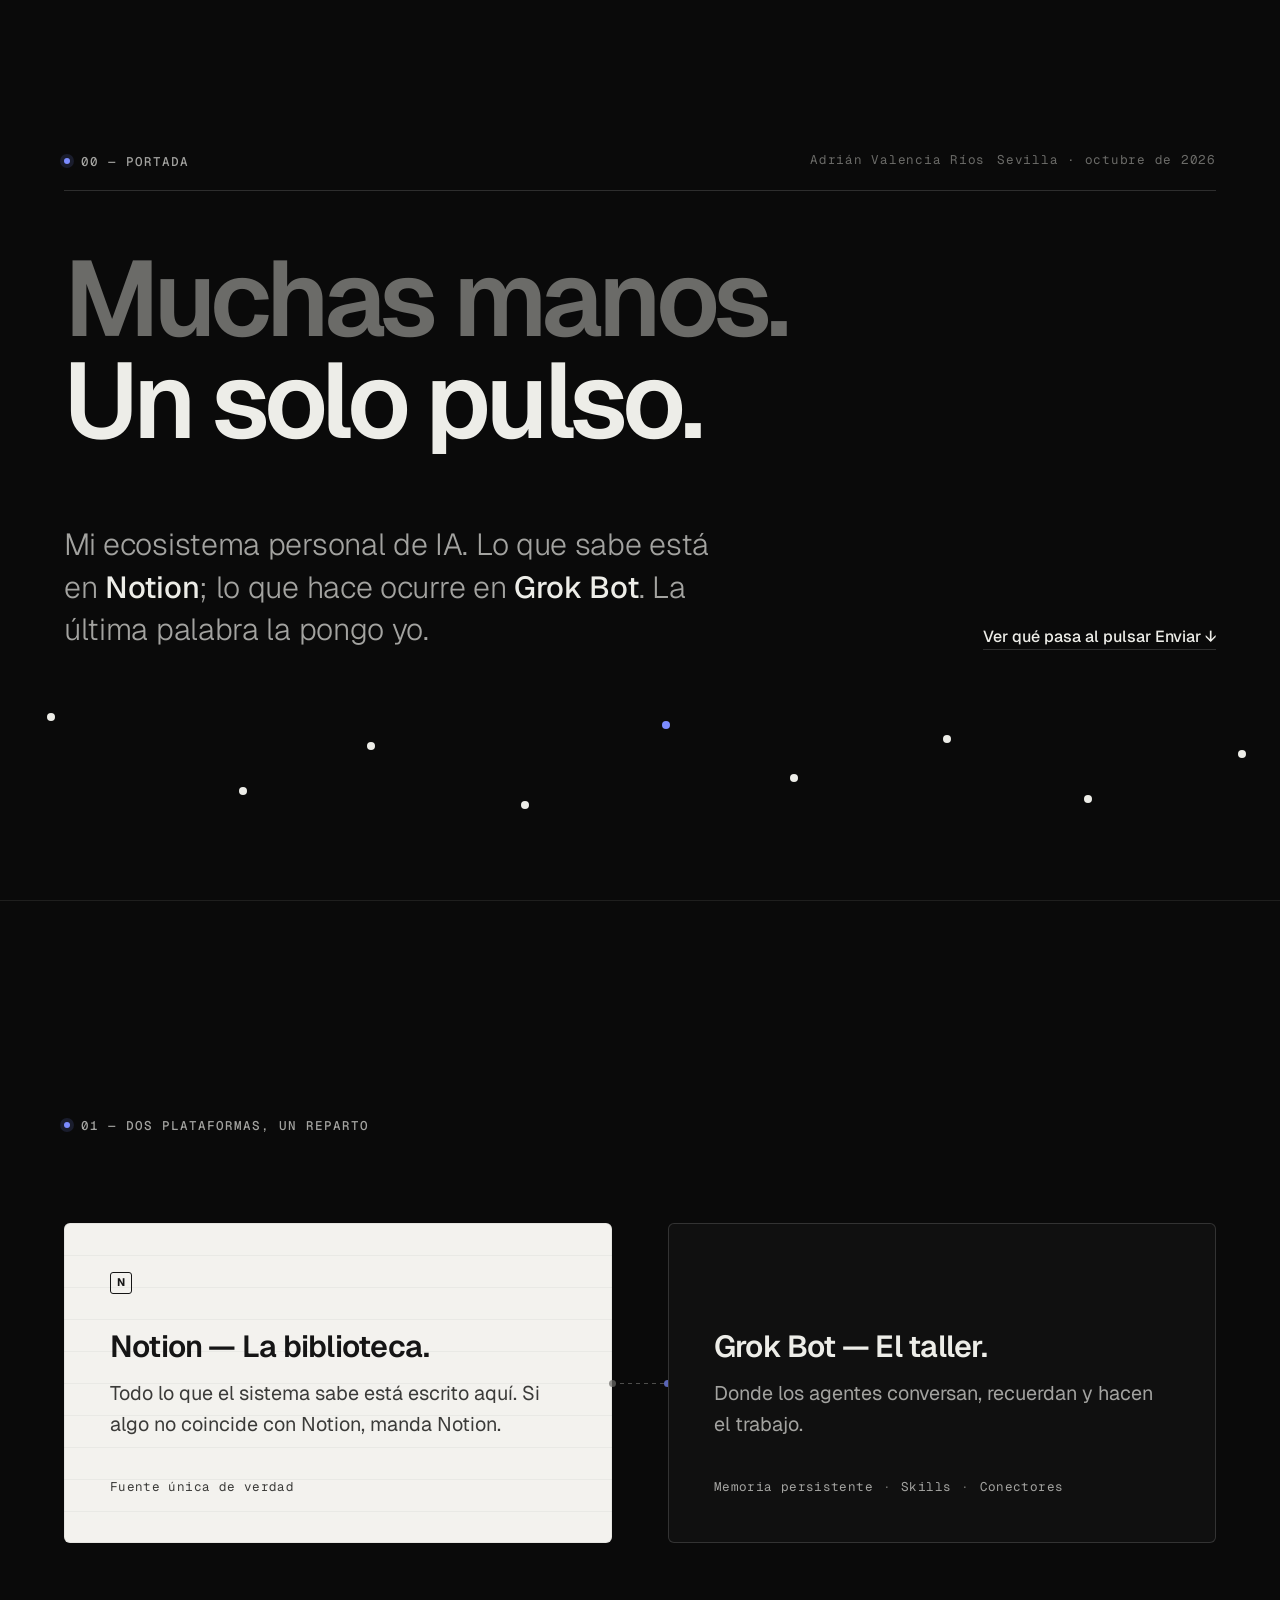
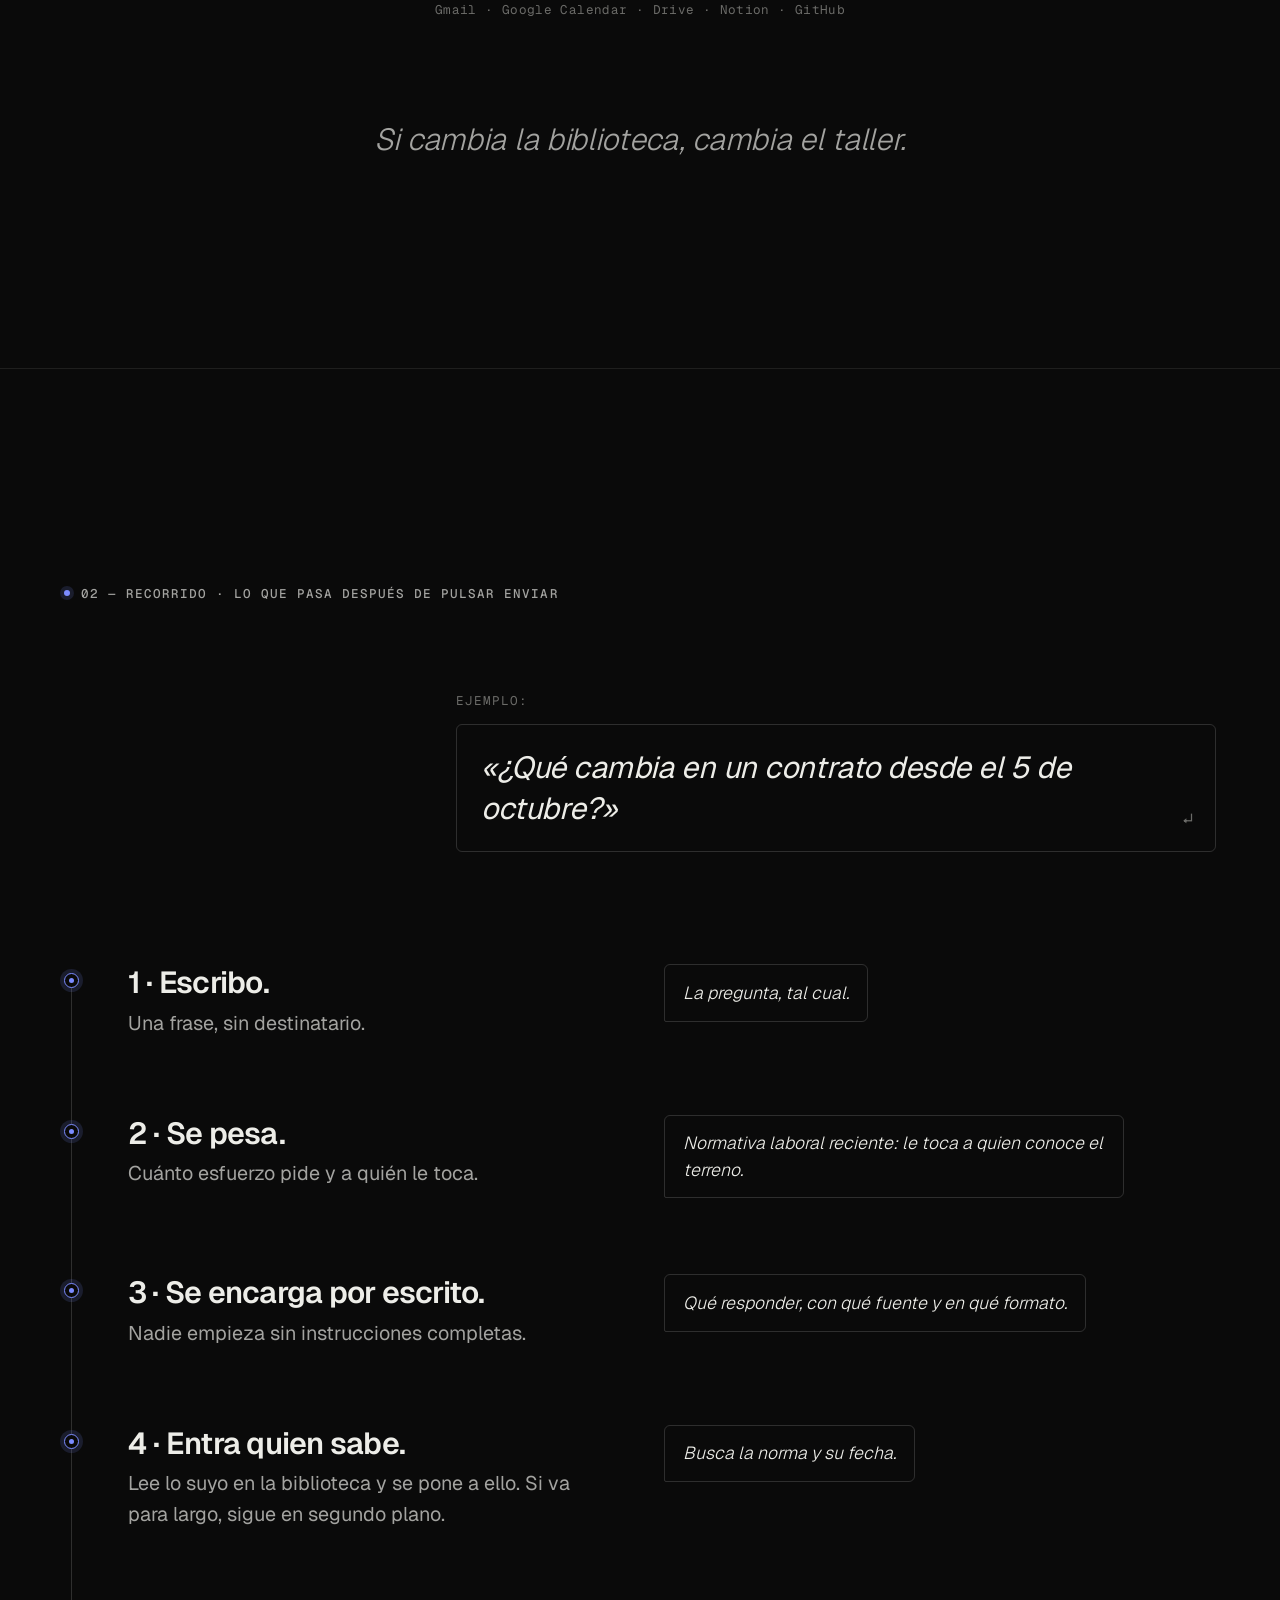
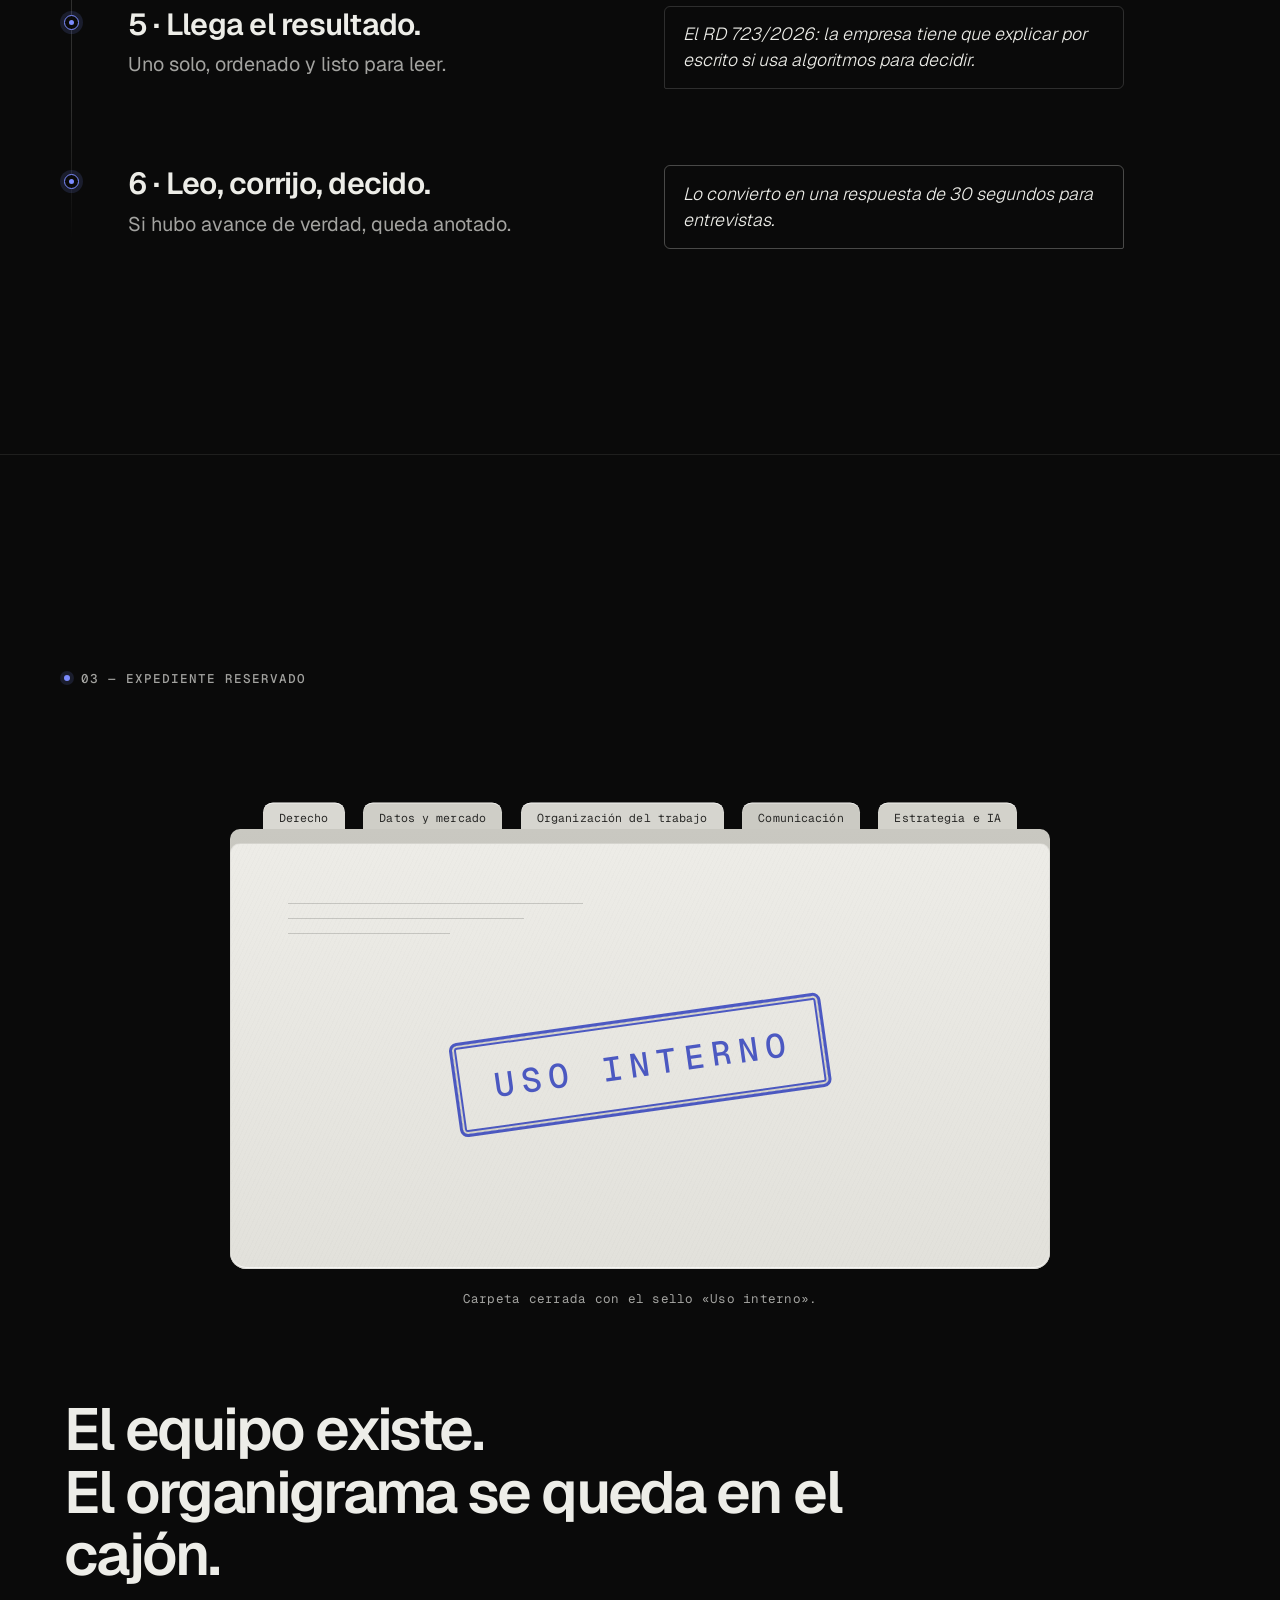
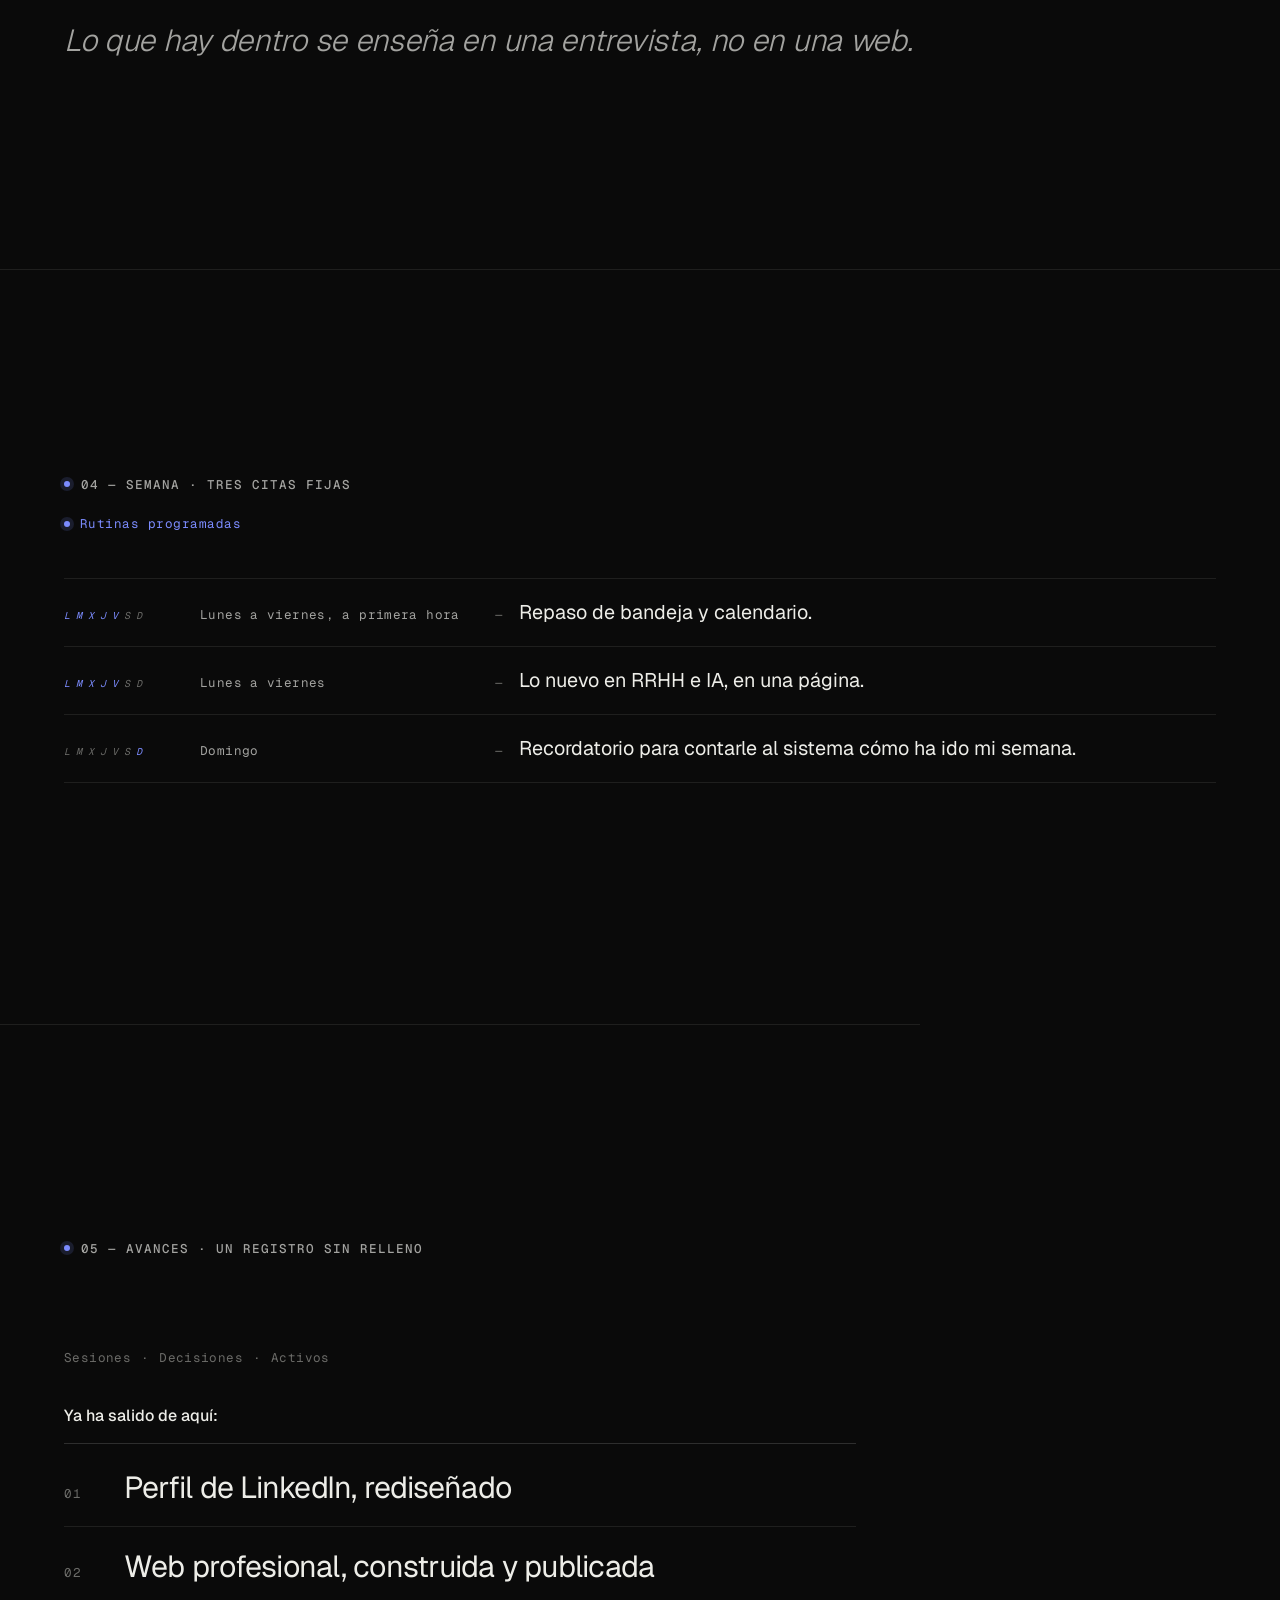
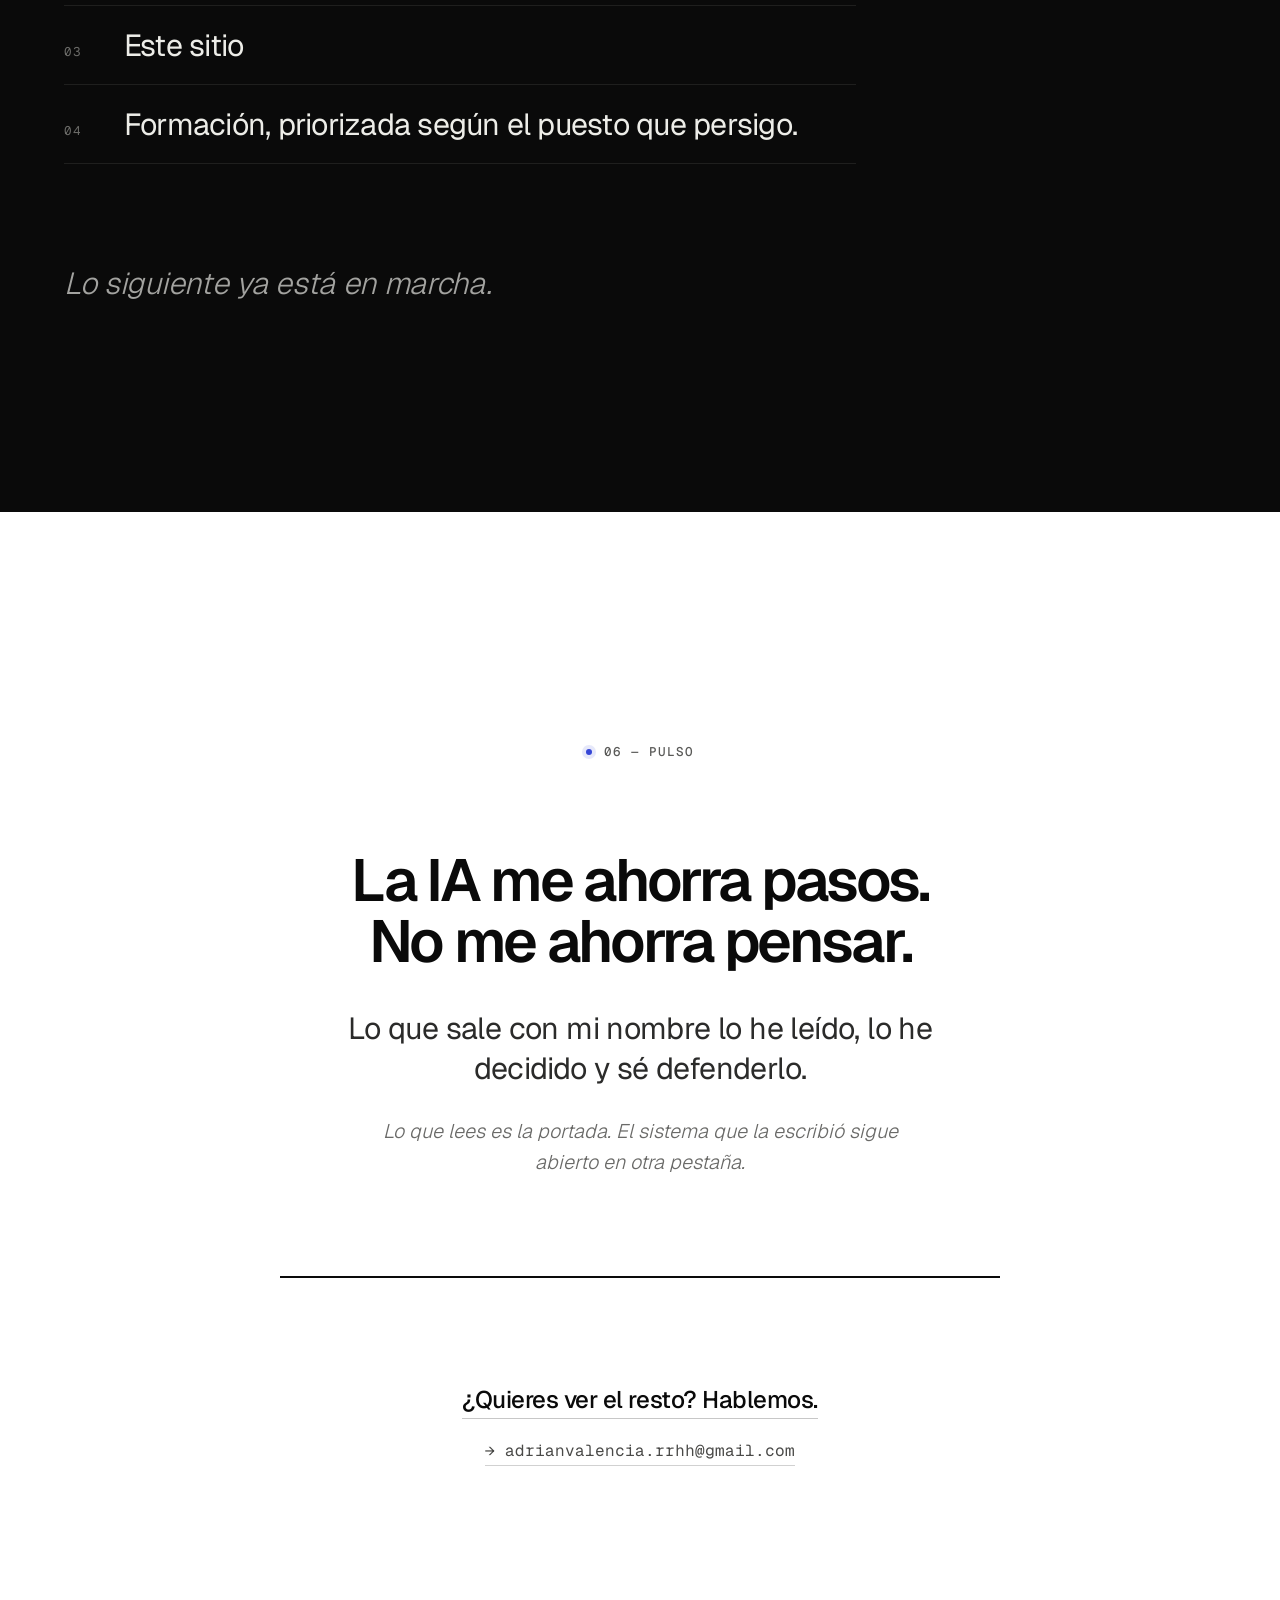
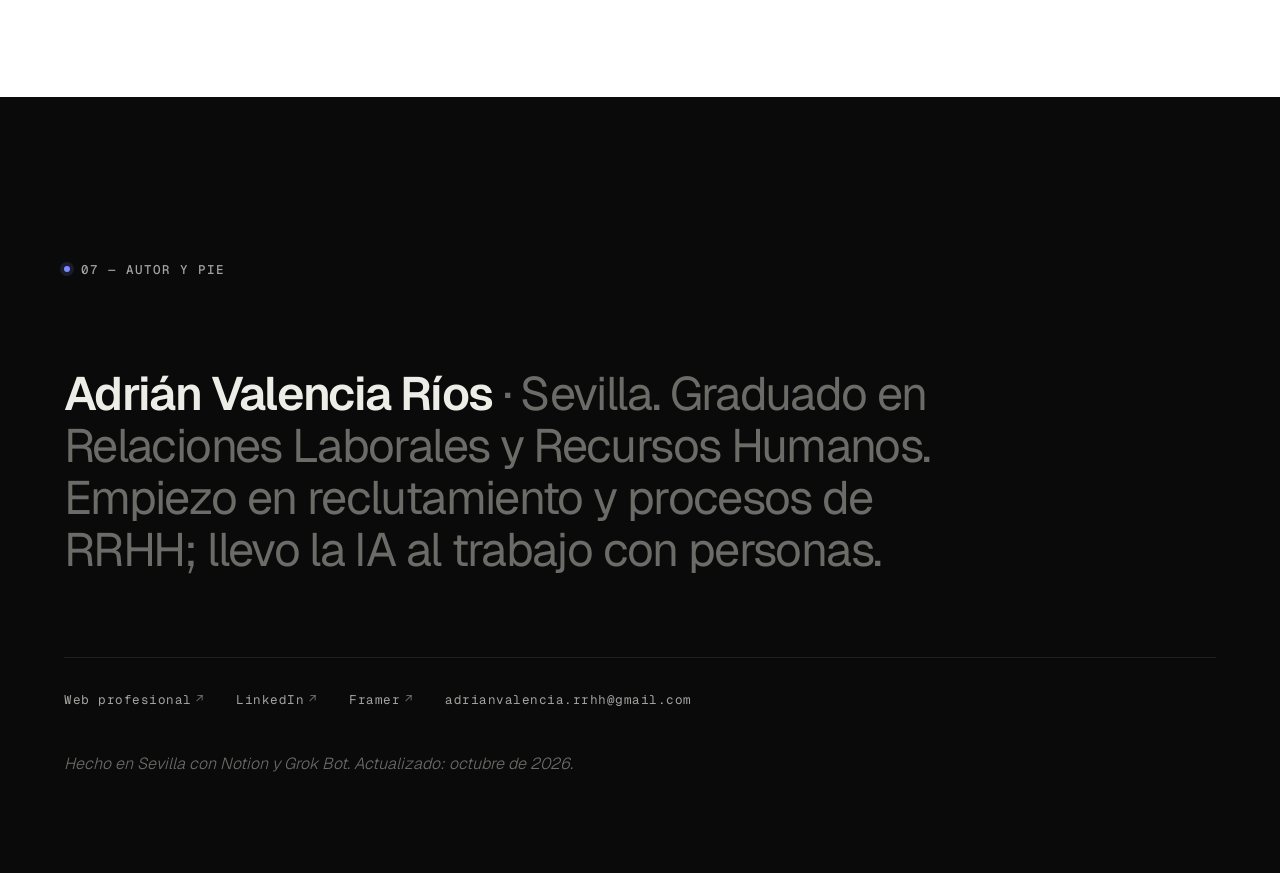
==== v4/index.html @ 2046958a "Add parallel v4 site under /v4/ Co-authored-by: Adrián Valencia Ríos <adrianvalenciarrhh-rgb@users.n" ====
<!doctype html>
<html lang="es">
<head>
  <meta charset="utf-8">
  <meta name="viewport" content="width=device-width, initial-scale=1">
  <title>Gabinete — Adrián Valencia Ríos</title>
  <meta name="description" content="Mi ecosistema personal de IA. Lo que sabe está en Notion; lo que hace ocurre en Grok Bot. La última palabra la pongo yo.">
  <meta name="theme-color" content="#0A0A0A">
  <link rel="icon" href="data:image/svg+xml,%3Csvg xmlns=%27http://www.w3.org/2000/svg%27 viewBox=%270 0 32 32%27%3E%3Crect width=%2732%27 height=%2732%27 rx=%277%27 fill=%27%230A0A0A%27/%3E%3Crect x=%277%27 y=%2715%27 width=%2718%27 height=%272%27 fill=%27%23EDEDE8%27/%3E%3Ccircle cx=%2716%27 cy=%2716%27 r=%272.5%27 fill=%27%237C8CFF%27/%3E%3C/svg%3E">
  <link rel="preconnect" href="https://fonts.googleapis.com">
  <link rel="preconnect" href="https://fonts.gstatic.com" crossorigin>
  <link href="https://fonts.googleapis.com/css2?family=Geist:ital,wght@0,300;0,400;0,500;0,600;0,700;1,300;1,400&family=Geist+Mono:wght@400;500&display=swap" rel="stylesheet">
  <link rel="stylesheet" href="style.css">
  <script>document.documentElement.classList.add('js');</script>
</head>
<body>
  <main>
    <!-- 00 — Portada -->
    <section class="sec hero" id="portada" aria-labelledby="h-portada">
      <div class="wrap hero__inner">
        <header class="doc-head reveal">
          <p class="label"><span class="label__dot" aria-hidden="true"></span><strong>00 — Portada</strong></p>
          <p class="doc-meta"><span class="doc-meta__name">Adrián Valencia Ríos</span><span class="doc-meta__place">Sevilla · octubre de 2026</span></p>
        </header>
        <h1 class="hero__title" id="h-portada">
          <strong><span class="hero__line hero__line--a reveal">Muchas manos.</span> <span class="hero__line hero__line--b reveal" style="--d:120ms">Un solo pulso.</span></strong>
        </h1>
        <div class="hero__foot">
          <p class="hero__lede reveal" style="--d:240ms">Mi ecosistema personal de IA. Lo que sabe está en <strong>Notion</strong>; lo que hace ocurre en <strong>Grok Bot</strong>. La última palabra la pongo yo.</p>
          <p class="hero__cta reveal" style="--d:360ms"><a class="text-link" href="#recorrido">Ver qué pasa al pulsar Enviar ↓</a></p>
        </div>
      </div>
      <div class="motif motif--hero" aria-hidden="true">
        <div class="motif__stage">
          <span class="motif__line"></span>
          <i style="--x:-46;--y:-58;--tx:-40"></i><i style="--x:-31;--y:34;--tx:-30"></i><i style="--x:-21;--y:-22;--tx:-20"></i><i style="--x:-9;--y:52;--tx:-10"></i><i style="--x:2;--y:-48;--tx:0"></i><i style="--x:12;--y:18;--tx:10"></i><i style="--x:24;--y:-30;--tx:20"></i><i style="--x:35;--y:44;--tx:30"></i><i style="--x:47;--y:-12;--tx:40"></i>
        </div>
      </div>
    </section>

    <!-- 01 — Plataformas -->
    <section class="sec plat" id="plataformas" aria-labelledby="h-plat">
      <div class="wrap">
        <h2 class="label reveal" id="h-plat"><span class="label__dot" aria-hidden="true"></span><strong>01 — Dos plataformas, un reparto</strong></h2>

        <div class="plat__grid">
          <article class="panel panel--paper reveal">
            <div class="panel__top" aria-hidden="true"><span class="panel__glyph">N</span></div>
            <p class="panel__text"><strong class="panel__name">Notion — La biblioteca.</strong> Todo lo que el sistema sabe está escrito aquí. Si algo no coincide con Notion, manda Notion.</p>
            <p class="meta-line meta-line--paper"><code>Fuente única de verdad</code></p>
          </article>

          <div class="plat__bridge" aria-hidden="true"><span></span></div>

          <article class="panel panel--screen reveal" style="--d:120ms">
            <div class="panel__top" aria-hidden="true"></div>
            <p class="panel__text"><strong class="panel__name">Grok Bot — El taller.</strong> Donde los agentes conversan, recuerdan y hacen el trabajo.</p>
            <p class="meta-line"><code>Memoria persistente</code><span class="meta-sep" aria-hidden="true"> · </span><code>Skills</code><span class="meta-sep" aria-hidden="true"> · </span><code>Conectores</code></p>
          </article>
        </div>

        <p class="meta-line meta-line--center connectors reveal" aria-label="Conectores">Gmail · Google Calendar · Drive · Notion · GitHub</p>

        <p class="coda reveal"><em>Si cambia la biblioteca, cambia el taller.</em></p>
      </div>
    </section>

    <!-- 02 — Recorrido -->
    <section class="sec route" id="recorrido" aria-labelledby="h-route">
      <div class="wrap">
        <h2 class="label reveal" id="h-route"><span class="label__dot" aria-hidden="true"></span><strong>02 — Recorrido · Lo que pasa después de pulsar Enviar</strong></h2>

        <figure class="composer reveal" aria-label="Ejemplo">
          <figcaption class="composer__label">Ejemplo:</figcaption>
          <div class="composer__box">
            <p class="composer__msg"><em>«¿Qué cambia en un contrato desde el 5 de octubre?»</em></p>
            <span class="composer__enter" aria-hidden="true">↵</span>
          </div>
        </figure>

        <ol class="timeline">
          <li class="stop reveal">
            <div class="stop__node" aria-hidden="true"></div>
            <p class="stop__text"><strong>1 · Escribo.</strong> Una frase, sin destinatario.</p>
            <p class="bubble"><em>La pregunta, tal cual.</em></p>
          </li>
          <li class="stop reveal">
            <div class="stop__node" aria-hidden="true"></div>
            <p class="stop__text"><strong>2 · Se pesa.</strong> Cuánto esfuerzo pide y a quién le toca.</p>
            <p class="bubble"><em>Normativa laboral reciente: le toca a quien conoce el terreno.</em></p>
          </li>
          <li class="stop reveal">
            <div class="stop__node" aria-hidden="true"></div>
            <p class="stop__text"><strong>3 · Se encarga por escrito.</strong> Nadie empieza sin instrucciones completas.</p>
            <p class="bubble"><em>Qué responder, con qué fuente y en qué formato.</em></p>
          </li>
          <li class="stop reveal">
            <div class="stop__node" aria-hidden="true"></div>
            <p class="stop__text"><strong>4 · Entra quien sabe.</strong> Lee lo suyo en la biblioteca y se pone a ello. Si va para largo, sigue en segundo plano.</p>
            <p class="bubble"><em>Busca la norma y su fecha.</em></p>
          </li>
          <li class="stop reveal">
            <div class="stop__node" aria-hidden="true"></div>
            <p class="stop__text"><strong>5 · Llega el resultado.</strong> Uno solo, ordenado y listo para leer.</p>
            <p class="bubble"><em>El RD 723/2026: la empresa tiene que explicar por escrito si usa algoritmos para decidir.</em></p>
          </li>
          <li class="stop stop--last reveal">
            <div class="stop__node" aria-hidden="true"></div>
            <p class="stop__text"><strong>6 · Leo, corrijo, decido.</strong> Si hubo avance de verdad, queda anotado.</p>
            <p class="bubble bubble--mine"><em>Lo convierto en una respuesta de 30 segundos para entrevistas.</em></p>
          </li>
        </ol>
      </div>
    </section>

    <!-- 03 — Expediente -->
    <section class="sec file" id="expediente" aria-labelledby="h-file">
      <div class="wrap">
        <h2 class="label reveal" id="h-file"><span class="label__dot" aria-hidden="true"></span><strong>03 — Expediente reservado</strong></h2>

        <figure class="folder reveal">
          <ul class="folder__tabs" aria-label="Pestañas">
            <li tabindex="0">Derecho</li>
            <li tabindex="0">Datos y mercado</li>
            <li tabindex="0">Organización del trabajo</li>
            <li tabindex="0">Comunicación</li>
            <li tabindex="0">Estrategia e IA</li>
          </ul>
          <div class="folder__body">
            <div class="folder__back" aria-hidden="true"></div>
            <div class="folder__front">
              <div class="folder__rule" aria-hidden="true"><i></i><i></i><i></i></div>
              <span class="stamp" aria-hidden="true">Uso interno</span>
            </div>
          </div>
          <figcaption class="folder__cap">Carpeta cerrada con el sello «Uso interno».</figcaption>
        </figure>

        <p class="statement reveal"><strong><span>El equipo existe.</span> <span>El organigrama se queda en el cajón.</span></strong></p>
        <p class="coda coda--left reveal"><em>Lo que hay dentro se enseña en una entrevista, no en una web.</em></p>
      </div>
    </section>

    <!-- 04 — Semana -->
    <section class="sec week" id="semana" aria-labelledby="h-week">
      <div class="wrap">
        <h2 class="label reveal" id="h-week"><span class="label__dot" aria-hidden="true"></span><strong>04 — Semana · Tres citas fijas</strong></h2>
        <p class="routine-label reveal"><span class="label__dot" aria-hidden="true"></span><code>Rutinas programadas</code></p>

        <ul class="routines reveal">
          <li>
            <span class="routines__days" aria-hidden="true"><i class="on">L</i><i class="on">M</i><i class="on">X</i><i class="on">J</i><i class="on">V</i><i>S</i><i>D</i></span>
            <span class="routines__when">Lunes a viernes, a primera hora</span>
            <span class="routines__dash" aria-hidden="true"> — </span>
            <span class="routines__what">Repaso de bandeja y calendario.</span>
          </li>
          <li>
            <span class="routines__days" aria-hidden="true"><i class="on">L</i><i class="on">M</i><i class="on">X</i><i class="on">J</i><i class="on">V</i><i>S</i><i>D</i></span>
            <span class="routines__when">Lunes a viernes</span>
            <span class="routines__dash" aria-hidden="true"> — </span>
            <span class="routines__what">Lo nuevo en RRHH e IA, en una página.</span>
          </li>
          <li>
            <span class="routines__days" aria-hidden="true"><i>L</i><i>M</i><i>X</i><i>J</i><i>V</i><i>S</i><i class="on">D</i></span>
            <span class="routines__when">Domingo</span>
            <span class="routines__dash" aria-hidden="true"> — </span>
            <span class="routines__what">Recordatorio para contarle al sistema cómo ha ido mi semana.</span>
          </li>
        </ul>
      </div>
    </section>

    <!-- 05 — Avances -->
    <section class="sec ledger" id="avances" aria-labelledby="h-ledger">
      <div class="wrap">
        <h2 class="label reveal" id="h-ledger"><span class="label__dot" aria-hidden="true"></span><strong>05 — Avances · Un registro sin relleno</strong></h2>

        <p class="meta-line reveal" aria-label="Registro">Sesiones<span class="meta-sep" aria-hidden="true"> · </span>Decisiones<span class="meta-sep" aria-hidden="true"> · </span>Activos</p>

        <div class="ledger reveal">
          <p class="ledger__head"><strong>Ya ha salido de aquí:</strong></p>
          <ol class="ledger__rows">
            <li><span class="ledger__n" aria-hidden="true">01</span><span class="ledger__name">Perfil de LinkedIn, rediseñado</span></li>
            <li><span class="ledger__n" aria-hidden="true">02</span><span class="ledger__name">Web profesional, construida y publicada</span></li>
            <li><span class="ledger__n" aria-hidden="true">03</span><span class="ledger__name">Este sitio</span></li>
            <li><span class="ledger__n" aria-hidden="true">04</span><span class="ledger__name">Formación, priorizada según el puesto que persigo.</span></li>
          </ol>
        </div>
        <p class="coda coda--left reveal"><em>Lo siguiente ya está en marcha.</em></p>
      </div>
    </section>

    <!-- 06 — Pulso -->
    <section class="sec pulse" id="pulso" aria-labelledby="h-pulse">
      <div class="wrap pulse__inner">
        <h2 class="label label--center reveal" id="h-pulse"><span class="label__dot" aria-hidden="true"></span><strong>06 — Pulso</strong></h2>
        <p class="pulse__big reveal">La IA me ahorra pasos. No me ahorra pensar.</p>
        <p class="pulse__mid reveal">Lo que sale con mi nombre lo he leído, lo he decidido y sé defenderlo.</p>
        <p class="pulse__small reveal"><em>Lo que lees es la portada. El sistema que la escribió sigue abierto en otra pestaña.</em></p>
        <div class="motif motif--full reveal" aria-hidden="true"><span class="motif__line"></span></div>
        <p class="pulse__cta reveal">
          <a class="text-link text-link--lg" href="mailto:adrianvalencia.rrhh@gmail.com"><strong>¿Quieres ver el resto? Hablemos.</strong></a>
        </p>
        <a class="pulse__mail reveal" href="mailto:adrianvalencia.rrhh@gmail.com">→ adrianvalencia.rrhh@gmail.com</a>
      </div>
    </section>
  </main>

  <!-- 07 — Autor y pie -->
  <footer class="sec foot" id="pie" aria-labelledby="h-foot">
    <div class="wrap">
      <h2 class="label reveal" id="h-foot"><span class="label__dot" aria-hidden="true"></span><strong>07 — Autor y pie</strong></h2>
      <p class="foot__id reveal"><strong>Adrián Valencia Ríos</strong> · Sevilla. Graduado en Relaciones Laborales y Recursos Humanos. Empiezo en reclutamiento y procesos de RRHH; llevo la IA al trabajo con personas.</p>
      <ul class="foot__links reveal">
        <li><a href="https://adrianvalenciarrhh-rgb.github.io/adrianvalencia/" target="_blank" rel="noopener noreferrer">Web profesional</a></li>
        <li><a href="https://www.linkedin.com/in/adrianvalenciarios" target="_blank" rel="noopener noreferrer">LinkedIn</a></li>
        <li><a href="https://adrianvalencia.framer.website/" target="_blank" rel="noopener noreferrer">Framer</a></li>
        <li><a href="mailto:adrianvalencia.rrhh@gmail.com">adrianvalencia.rrhh@gmail.com</a></li>
      </ul>
      <p class="foot__credit reveal"><em>Hecho en Sevilla con Notion y Grok Bot. Actualizado: octubre de 2026.</em></p>
    </div>
  </footer>

  <script src="script.js" defer></script>
</body>
</html>
---- v4/style.css ----
/* Gabinete v3c — v3 identity with light polish (less product-landing) */

:root {
  --bg: #0A0A0A;
  --bg-2: #101010;
  --bg-3: #161616;
  --ink: #EDEDE8;
  --ink-2: #A3A3A0;
  --ink-3: #6B6B68;
  --hair: rgba(237, 237, 232, 0.09);
  --hair-2: rgba(237, 237, 232, 0.16);
  --accent: #7C8CFF;
  --accent-ink: #3546D6;
  --accent-soft: rgba(124, 140, 255, 0.14);
  --paper: #F3F2EE;
  --paper-ink: #151515;
  --wrap: 1180px;
  --pad: clamp(1.25rem, 5vw, 4rem);
  --sec: clamp(7rem, 16vw, 13rem);
  --ease: cubic-bezier(0.16, 1, 0.3, 1);
  --mono: 'Geist Mono', ui-monospace, SFMono-Regular, Menlo, monospace;
  --sans: 'Geist', ui-sans-serif, system-ui, -apple-system, 'Segoe UI', sans-serif;

  --fs-xs: clamp(0.72rem, 0.69rem + 0.12vw, 0.8rem);
  --fs-s: clamp(0.9rem, 0.86rem + 0.18vw, 1rem);
  --fs-m: clamp(1.05rem, 0.98rem + 0.32vw, 1.25rem);
  --fs-l: clamp(1.35rem, 1.1rem + 1vw, 2rem);
  --fs-xl: clamp(2rem, 1.3rem + 3vw, 4rem);
  /* ~22% smaller than v3's 10.5rem max */
  --fs-xxl: clamp(2.6rem, 0.9rem + 7.2vw, 8.1rem);
}

*, *::before, *::after { box-sizing: border-box; }
html { -webkit-text-size-adjust: 100%; }
html, body { margin: 0; background: var(--bg); color: var(--ink); }
body {
  font-family: var(--sans);
  font-size: var(--fs-m);
  font-weight: 400;
  line-height: 1.55;
  -webkit-font-smoothing: antialiased;
  -moz-osx-font-smoothing: grayscale;
  text-rendering: optimizeLegibility;
  overflow-x: clip;
}
h1, h2, h3, p, ul, ol, figure { margin: 0; padding: 0; }
ul, ol { list-style: none; }
a { color: inherit; text-decoration: none; }
strong { font-weight: 600; }
em { font-style: italic; }
code { font-family: var(--mono); }
::selection { background: var(--accent); color: #0A0A0A; }

:focus { outline: none; }
:focus-visible {
  outline: 2px solid var(--accent);
  outline-offset: 4px;
  border-radius: 4px;
}

.wrap { width: 100%; max-width: calc(var(--wrap) + var(--pad) * 2); margin: 0 auto; padding: 0 var(--pad); }
.sec { position: relative; padding: var(--sec) 0; }
.sec + .sec { border-top: 1px solid var(--hair); }

/* labels */
.label {
  display: inline-flex; align-items: flex-start; gap: 0.7rem;
  font-family: var(--mono); font-size: var(--fs-xs); font-weight: 400;
  letter-spacing: 0.08em; text-transform: uppercase; color: var(--ink-2);
  margin-bottom: clamp(3rem, 7vw, 5.5rem);
}
.label strong { font-weight: 500; }
.label__dot {
  margin-top: 0.5em; width: 6px; height: 6px; border-radius: 50%;
  background: var(--accent); box-shadow: 0 0 0 4px var(--accent-soft); flex: none;
}
.label--center { justify-content: center; }

/* quiet mono metadata (replaces chips) */
.meta-line {
  font-family: var(--mono);
  font-size: var(--fs-xs);
  letter-spacing: 0.03em;
  color: var(--ink-3);
  line-height: 1.7;
}
.meta-line code { color: var(--ink-2); }
.meta-line--paper code { color: #3a3a38; }
.meta-sep { color: var(--ink-3); padding: 0 0.12em; white-space: pre; }
.meta-line--center {
  margin-top: clamp(2.5rem, 5vw, 3.5rem);
  text-align: center;
}

.coda {
  margin-top: clamp(3.5rem, 8vw, 6rem); text-align: center;
  color: var(--ink-2); font-size: var(--fs-l); font-weight: 300; letter-spacing: -0.01em;
}
.coda--left { text-align: left; }

/* text links */
.text-link {
  display: inline;
  font-family: var(--sans); font-size: var(--fs-s); font-weight: 500;
  color: var(--ink);
  border-bottom: 1px solid var(--hair-2);
  padding-bottom: 0.12em;
  transition: border-color .3s var(--ease), color .3s var(--ease);
}
.text-link:hover { border-bottom-color: var(--accent); color: var(--ink); }
.text-link--lg {
  font-size: clamp(1.25rem, 1.1rem + 0.6vw, 1.5rem); /* ~20–24px */
  letter-spacing: -0.02em;
  border-bottom-color: rgba(0,0,0,0.22);
  color: #0A0A0A;
}
.text-link--lg strong { font-weight: 500; }
.text-link--lg:hover { border-bottom-color: var(--accent-ink); color: var(--accent-ink); }

/* reveal */
.js .reveal {
  opacity: 0; transform: translateY(14px);
  transition: opacity 0.9s var(--ease), transform 0.9s var(--ease);
  transition-delay: var(--d, 0ms);
}
.js .reveal.is-in { opacity: 1; transform: none; }

/* ---------- 00 hero ---------- */
.hero {
  min-height: 100vh; min-height: 100svh;
  display: flex; flex-direction: column; justify-content: center;
  padding: clamp(5rem, 10vh, 8rem) 0 0; overflow: hidden;
}
/* no radial glow */
.doc-head {
  display: flex; flex-wrap: wrap; align-items: baseline;
  justify-content: space-between; gap: 0.75rem 2rem;
  padding-bottom: 1.15rem; margin-bottom: clamp(2rem, 5vw, 3.5rem);
  border-bottom: 1px solid var(--hair-2);
}
.hero .label { margin-bottom: 0; }
.doc-meta {
  font-family: var(--mono); font-size: var(--fs-xs);
  letter-spacing: 0.06em; color: var(--ink-3);
  display: flex; flex-wrap: wrap; gap: 0.25rem 0.75rem;
  justify-content: flex-end;
}
.doc-meta__name,
.doc-meta__place { white-space: nowrap; }

.hero__title {
  font-size: var(--fs-xxl); line-height: 0.96; letter-spacing: -0.05em;
  font-weight: 600; margin-bottom: clamp(2.5rem, 6vw, 4.5rem);
}
.hero__title strong { font-weight: 600; }
.hero__line { display: block; }
.hero__line--a { color: var(--ink-3); }
.hero__line--b { color: var(--ink); }
.hero__foot {
  display: flex; align-items: flex-end; justify-content: space-between;
  gap: 2rem 4rem; flex-wrap: wrap;
}
.hero__lede {
  max-width: 34ch; font-size: var(--fs-l); line-height: 1.4;
  color: var(--ink-2); font-weight: 300; letter-spacing: -0.01em;
}
.hero__lede strong { color: var(--ink); font-weight: 500; }
.hero__cta { flex: none; }

/* motif — as in v3 */
.motif { position: relative; width: 100%; }
.motif--hero { height: clamp(110px, 17vh, 170px); margin-top: clamp(1.5rem, 4vh, 3rem); }
.motif__stage {
  position: absolute; inset: 0;
  max-width: calc(var(--wrap) + var(--pad) * 2); margin: 0 auto; padding: 0 var(--pad);
}
.motif--hero .motif__line {
  position: absolute; left: var(--pad); right: var(--pad); top: 50%;
  height: 2px; margin-top: -1px; background: var(--ink);
  transform-origin: 50% 50%;
  transform: scaleX(calc(var(--p, 0) * var(--p, 0)));
  opacity: calc(var(--p, 0) * 1.4);
}
.motif--hero i {
  --q: calc(1 - var(--p, 0));
  position: absolute; width: 8px; height: 8px; margin: -4px 0 0 -4px; border-radius: 50%;
  background: var(--ink);
  left: calc(50% + (var(--x) * var(--q) + var(--tx) * var(--p, 0)) * 1%);
  top: calc(50% + var(--y) * var(--q) * 0.8px);
  transform: scale(calc(1 - var(--p, 0) * 0.6));
  opacity: calc(1 - var(--p, 0) * var(--p, 0) * 0.85);
}
.motif--hero i:nth-of-type(5) { background: var(--accent); }

.motif--full {
  height: 40px; display: flex; align-items: center;
  margin: clamp(3rem, 7vw, 5rem) auto; max-width: 720px;
}
.motif--full .motif__line {
  display: block; width: 100%; height: 2px; background: #0A0A0A;
  transform-origin: 50% 50%; transform: scaleX(0);
  transition: transform 1.6s var(--ease) .2s;
}
.motif--full.is-in .motif__line,
html:not(.js) .motif--full .motif__line { transform: scaleX(1); }

/* ---------- 01 plataformas — flattened panels ---------- */
.plat__grid { display: grid; grid-template-columns: 1fr 56px 1fr; align-items: stretch; }
.panel {
  position: relative; border-radius: 6px;
  padding: clamp(1.75rem, 3.5vw, 3rem);
  display: flex; flex-direction: column; gap: 2rem; min-height: 320px;
}
.panel__top { display: flex; align-items: center; height: 28px; }
.panel__text { font-size: var(--fs-m); line-height: 1.55; flex: 1; max-width: 36ch; }
.panel__name {
  display: block; font-size: var(--fs-l); line-height: 1.15;
  letter-spacing: -0.025em; font-weight: 600; margin-bottom: 0.9rem;
}
.panel--paper {
  background:
    repeating-linear-gradient(to bottom, transparent 0 31px, rgba(0,0,0,0.04) 31px 32px),
    var(--paper);
  color: #3b3b39;
  border: 1px solid rgba(0,0,0,0.06);
}
.panel--paper .panel__name { color: var(--paper-ink); }
.panel__glyph {
  display: inline-grid; place-items: center;
  width: 22px; height: 22px;
  border: 1px solid #151515; border-radius: 3px;
  font-weight: 700; font-size: 11px; color: #151515; background: transparent;
}
.panel--screen {
  background: var(--bg-2);
  border: 1px solid var(--hair-2);
  color: var(--ink-2);
}
.panel--screen .panel__name { color: var(--ink); }

.plat__bridge { position: relative; }
.plat__bridge span {
  position: absolute; left: 0; right: 0; top: 50%; height: 1px;
  background: repeating-linear-gradient(90deg, var(--ink-3) 0 4px, transparent 4px 8px);
  opacity: 0.7;
}
.plat__bridge span::before, .plat__bridge span::after {
  content: ""; position: absolute; top: -3px; width: 7px; height: 7px;
  border-radius: 50%; background: var(--ink-3);
}
.plat__bridge span::before { left: -3px; }
.plat__bridge span::after { right: -3px; background: var(--accent); }

/* ---------- 02 recorrido ---------- */
.composer { max-width: 760px; margin: 0 0 clamp(4rem, 9vw, 7rem) auto; }
.composer__label {
  font-family: var(--mono); font-size: var(--fs-xs);
  text-transform: uppercase; letter-spacing: 0.08em;
  color: var(--ink-3); margin-bottom: 0.8rem;
}
.composer__box {
  display: flex; align-items: flex-end; gap: 1rem;
  padding: 1.1rem 1.25rem 1.1rem 1.5rem; border-radius: 6px;
  background: transparent; border: 1px solid var(--hair-2);
}
.composer__msg {
  flex: 1; font-size: var(--fs-l); line-height: 1.35;
  letter-spacing: -0.015em; color: var(--ink); padding: 0.3rem 0;
}
.composer__msg em { font-style: italic; font-weight: 400; }
.composer__enter {
  flex: none; font-family: var(--mono); font-size: var(--fs-s);
  color: var(--ink-3); line-height: 1; padding: 0.35rem 0.15rem;
}

.timeline { position: relative; max-width: 1060px; }
.timeline::before {
  content: ""; position: absolute; left: 7px; top: 10px; bottom: 10px; width: 1px;
  background: linear-gradient(to bottom, var(--hair-2), var(--hair-2) 85%, transparent);
}
.stop {
  position: relative;
  display: grid; grid-template-columns: minmax(0, 1fr) minmax(0, 1fr);
  gap: 1.5rem clamp(2rem, 6vw, 6rem); align-items: start;
  padding: 0 0 clamp(3rem, 6vw, 4.75rem) clamp(2.5rem, 5vw, 4rem);
}
.stop--last { padding-bottom: 0; }
.stop__node {
  position: absolute; left: 0; top: 0.45em;
  width: 15px; height: 15px; border-radius: 50%;
  background: var(--bg); border: 1px solid var(--ink-3);
  transition: border-color .6s var(--ease), box-shadow .6s var(--ease);
}
.stop__node::after {
  content: ""; position: absolute; inset: 4px; border-radius: 50%;
  background: var(--ink-3); transition: background .6s var(--ease);
}
.stop.is-in .stop__node {
  border-color: var(--accent);
  box-shadow: 0 0 0 4px var(--accent-soft);
}
.stop.is-in .stop__node::after { background: var(--accent); }
.stop__text { font-size: var(--fs-m); color: var(--ink-2); max-width: 38ch; }
.stop__text strong {
  display: block; color: var(--ink); font-size: var(--fs-l);
  letter-spacing: -0.025em; line-height: 1.2; margin-bottom: 0.45rem;
}

/* flatter bubbles */
.bubble {
  position: relative; justify-self: start; max-width: 40ch;
  padding: 0.9rem 1.1rem; border-radius: 6px 6px 6px 2px;
  background: transparent; border: 1px solid var(--hair-2);
  font-size: clamp(0.98rem, 0.92rem + 0.25vw, 1.1rem);
  line-height: 1.5; color: var(--ink);
}
.bubble em { font-weight: 300; }
.bubble--mine {
  justify-self: end;
  border-radius: 6px 6px 2px 6px;
  border-color: rgba(237, 237, 232, 0.28);
  background: transparent;
}

/* ---------- 03 expediente — keep v3, lighter shadow ---------- */
.folder { position: relative; max-width: 820px; margin: 0 auto; padding-top: 3.25rem; }
.folder__tabs {
  position: absolute; top: 0; left: 4%; right: 4%;
  display: flex; gap: 6px; justify-content: space-between;
  align-items: flex-end; height: 3.6rem; z-index: 1;
}
.folder__tabs li {
  flex: 0 1 auto; min-width: 0; white-space: nowrap;
  font-family: var(--mono); font-size: 0.72rem; line-height: 1.25; letter-spacing: 0.01em;
  color: #2a2a28; text-align: center;
  padding: 0.6rem 1rem 1.4rem; border-radius: 10px 10px 0 0;
  background: #D9D8D2; box-shadow: inset 0 1px 0 rgba(255,255,255,0.6);
  transform: translateY(0.9rem);
  transition: transform .45s var(--ease), background .3s var(--ease);
  cursor: default; outline-offset: 2px;
}
.folder__tabs li:nth-child(2) { background: #CFCEC7; }
.folder__tabs li:nth-child(3) { background: #D6D5CF; }
.folder__tabs li:nth-child(4) { background: #CBCAC3; }
.folder__tabs li:nth-child(5) { background: #D3D2CB; }
.folder__tabs li:hover, .folder__tabs li:focus-visible {
  transform: translateY(0.2rem); background: #E8E7E2;
}
.folder__body { position: relative; aspect-ratio: 16 / 8.6; z-index: 2; }
.folder__back {
  position: absolute; inset: 0; border-radius: 10px 10px 16px 16px;
  background: linear-gradient(180deg, #C9C8C1, #B9B8B1);
}
.folder__front {
  position: absolute; inset: 0.9rem 0 0 0; border-radius: 10px 10px 16px 16px;
  background: linear-gradient(180deg, #EDECE7, #E2E1DB);
  box-shadow: 0 -1px 0 rgba(255,255,255,0.7) inset;
  border: 1px solid rgba(0,0,0,0.06);
  overflow: hidden;
}
.folder__front::before {
  content: ""; position: absolute; inset: 0;
  background: repeating-linear-gradient(115deg, transparent 0 3px, rgba(0,0,0,0.012) 3px 4px);
}
.folder__rule { position: absolute; left: 7%; top: 14%; width: 36%; display: grid; gap: 14px; }
.folder__rule i { height: 1px; background: rgba(0,0,0,0.16); }
.folder__rule i:nth-child(2) { width: 80%; }
.folder__rule i:nth-child(3) { width: 55%; }
.stamp {
  position: absolute; left: 50%; top: 52%;
  transform: translate(-50%, -50%) rotate(-8deg);
  font-family: var(--mono); font-weight: 500; text-transform: uppercase;
  font-size: clamp(1rem, 0.6rem + 2.2vw, 2.1rem); letter-spacing: 0.22em;
  padding: 0.55em 0.9em 0.55em 1.1em;
  color: var(--accent-ink); border: 3px solid currentColor; border-radius: 8px;
  box-shadow: inset 0 0 0 2px #E7E6E0, inset 0 0 0 4px currentColor;
  opacity: 0.85; mix-blend-mode: multiply; white-space: nowrap;
}
.folder__cap {
  margin-top: 1.25rem; text-align: center;
  font-family: var(--mono); font-size: var(--fs-xs);
  color: var(--ink-2); letter-spacing: 0.02em;
}
.statement {
  margin-top: clamp(3.5rem, 7vw, 6rem);
  font-size: var(--fs-xl); line-height: 1.05; letter-spacing: -0.04em; max-width: 24ch;
}
.statement strong { font-weight: 600; }
.statement strong > span { display: block; }
.file .coda { margin-top: 2rem; }

/* ---------- 04 semana — typographic + tiny day markers ---------- */
.routine-label {
  display: flex; align-items: center; gap: 0.6rem;
  font-family: var(--mono); font-size: var(--fs-xs);
  letter-spacing: 0.04em; color: var(--accent);
  margin: 0 0 clamp(2rem, 4vw, 2.75rem);
}
#semana .label { display: flex; margin-bottom: 1.25rem; }
.routine-label .label__dot { margin-top: 0; }
.routine-label code { color: var(--accent); }

.routines { max-width: none; width: 100%; }
.routines li {
  display: grid;
  grid-template-columns: auto minmax(10rem, 0.4fr) auto minmax(0, 1fr);
  gap: 0.5rem 1rem; align-items: baseline;
  padding: 1.2rem 0; border-top: 1px solid var(--hair);
}
.routines li:last-child { border-bottom: 1px solid var(--hair); }
.routines__days {
  display: flex; gap: 0.35rem;
  font-family: var(--mono); font-size: 0.62rem; letter-spacing: 0.04em;
  color: var(--ink-3); min-width: 7.5rem;
}
.routines__days i.on { color: var(--accent); }
.routines__when {
  font-family: var(--mono); font-size: var(--fs-xs);
  letter-spacing: 0.03em; color: var(--ink-2); line-height: 1.45;
}
.routines__dash { font-family: var(--mono); font-size: var(--fs-xs); color: var(--ink-3); }
.routines__what { font-size: var(--fs-m); color: var(--ink); line-height: 1.45; }

/* ---------- 05 avances — ruled list ---------- */
.ledger { margin-top: clamp(1.5rem, 3vw, 2.25rem); max-width: 920px; }
.ledger__head {
  font-size: var(--fs-s); color: var(--ink-2);
  margin-bottom: 0.25rem; padding-bottom: 0.9rem;
  border-bottom: 1px solid var(--hair-2);
}
.ledger__head strong { color: var(--ink); font-weight: 500; }
.ledger__rows li {
  display: grid; grid-template-columns: 2.75rem minmax(0, 1fr);
  gap: 1rem; align-items: baseline;
  padding: 1.25rem 0; border-bottom: 1px solid var(--hair);
}
.ledger__n {
  font-family: var(--mono); font-size: var(--fs-xs);
  letter-spacing: 0.06em; color: var(--ink-3);
}
.ledger__name {
  font-size: var(--fs-l); letter-spacing: -0.025em;
  line-height: 1.25; color: var(--ink);
}

/* ---------- 06 pulso — pure white, centred ---------- */
.pulse {
  background: #FFFFFF; color: #0A0A0A;
  border-top: 0 !important;
  padding: clamp(8rem, 18vw, 15rem) 0;
}
.pulse + .foot { border-top: 0; }
.pulse__inner { display: flex; flex-direction: column; align-items: center; text-align: center; }
.pulse .label { color: #5a5a58; }
.pulse .label__dot { background: var(--accent-ink); box-shadow: 0 0 0 4px rgba(53,70,214,0.12); }
.pulse__big {
  font-size: var(--fs-xl); font-weight: 600;
  letter-spacing: -0.045em; line-height: 1.04; max-width: 16ch;
}
.pulse__mid {
  margin-top: clamp(1.5rem, 3vw, 2.25rem);
  font-size: var(--fs-l); font-weight: 400; letter-spacing: -0.02em;
  line-height: 1.3; max-width: 30ch; color: #2b2b2a;
}
.pulse__small {
  margin-top: clamp(1.25rem, 2.5vw, 1.75rem);
  font-size: var(--fs-m); color: #6a6a68; max-width: 44ch;
}
.pulse__small em { font-weight: 300; }
.pulse__cta { margin-top: 0.25rem; }
.pulse__mail {
  margin-top: 1.25rem; font-family: var(--mono); font-size: var(--fs-s);
  color: #4a4a48; border-bottom: 1px solid rgba(0,0,0,0.18); padding-bottom: 2px;
  transition: color .3s var(--ease), border-color .3s var(--ease);
  overflow-wrap: anywhere;
}
.pulse__mail:hover { color: var(--accent-ink); border-color: var(--accent-ink); }
.pulse :focus-visible { outline-color: var(--accent-ink); }

/* ---------- 07 pie ---------- */
.foot { padding: clamp(6rem, 12vw, 10rem) 0 clamp(4rem, 8vw, 6rem); }
.foot__id {
  font-size: clamp(1.6rem, 1rem + 2.4vw, 3.1rem); line-height: 1.12;
  letter-spacing: -0.035em; color: var(--ink-3); font-weight: 400; max-width: 30ch;
}
.foot__id strong { color: var(--ink); font-weight: 600; }
.foot__links {
  display: flex; flex-wrap: wrap; gap: 0.75rem 2rem;
  margin-top: clamp(3rem, 7vw, 5rem); padding-top: 1.5rem;
  border-top: 1px solid var(--hair);
}
.foot__links a {
  font-family: var(--mono); font-size: var(--fs-xs); letter-spacing: 0.04em;
  color: var(--ink-2); transition: color .3s var(--ease); overflow-wrap: anywhere;
}
.foot__links a:hover { color: var(--accent); }
.foot__links a[target="_blank"]::after { content: "↗"; margin-left: 0.35em; color: var(--ink-3); }
.foot__credit { margin-top: 2.5rem; font-size: var(--fs-s); color: var(--ink-3); }
.foot__credit em { font-weight: 300; }

/* ---------- responsive ---------- */
@media (max-width: 900px) {
  .plat__grid { grid-template-columns: 1fr; gap: 0; }
  .plat__bridge { height: 48px; }
  .plat__bridge span {
    left: 50%; right: auto; top: 0; bottom: 0; width: 1px; height: auto;
    background: repeating-linear-gradient(180deg, var(--ink-3) 0 4px, transparent 4px 8px);
  }
  .plat__bridge span::before { left: -3px; top: -3px; }
  .plat__bridge span::after { left: -3px; right: auto; top: auto; bottom: -3px; }
  .panel { min-height: 0; }
  .stop { grid-template-columns: 1fr; }
  .composer { margin-left: 0; }
  .bubble--mine { justify-self: start; }
}

@media (max-width: 900px) {
  .folder { padding-top: 0; }
  .folder__tabs {
    position: relative; inset: auto; display: block; height: auto; margin: 0 2% -1.1rem;
  }
  .folder__tabs li {
    position: relative; display: block; width: 58%; max-width: 320px;
    white-space: nowrap; overflow: hidden; text-overflow: ellipsis;
    font-size: 0.68rem; text-align: left; padding: 0.5rem 0.85rem 1.35rem;
    transform: none; margin-top: -1.05rem;
    box-shadow: 0 -1px 0 rgba(0,0,0,0.35), inset 0 1px 0 rgba(255,255,255,0.6);
  }
  .folder__tabs li:first-child { margin-top: 0; }
  .folder__tabs li:nth-child(2) { margin-left: 10.5%; }
  .folder__tabs li:nth-child(3) { margin-left: 21%; }
  .folder__tabs li:nth-child(4) { margin-left: 31.5%; }
  .folder__tabs li:nth-child(5) { margin-left: 42%; }
  .folder__tabs li:hover, .folder__tabs li:focus-visible { transform: translateY(-0.3rem); }
  .folder__body { aspect-ratio: 16 / 11; }
}

@media (max-width: 760px) {
  .routines li {
    grid-template-columns: 1fr;
    gap: 0.4rem;
  }
  .routines__days { min-width: 0; }
  .routines__dash { display: none; }
}

@media (max-width: 480px) {
  .hero__title { letter-spacing: -0.045em; }
  .hero__foot { flex-direction: column; align-items: flex-start; }
  .doc-head { flex-direction: column; align-items: flex-start; gap: 0.5rem; }
  .doc-meta { justify-content: flex-start; flex-direction: column; gap: 0.2rem; font-size: 0.7rem; }
  .composer__box { padding: 0.9rem 1rem 0.9rem 1.1rem; }
  .stop { padding-left: 2.25rem; }
  .stamp { letter-spacing: 0.16em; }
  .folder__body { aspect-ratio: 4 / 3; }
  .ledger__rows li { grid-template-columns: 2.25rem minmax(0, 1fr); gap: 0.75rem; }
}

@media (prefers-reduced-motion: reduce) {
  *, *::before, *::after { animation: none !important; transition: none !important; }
  .js .reveal { opacity: 1; transform: none; }
  .motif--full .motif__line { transform: scaleX(1); }
}
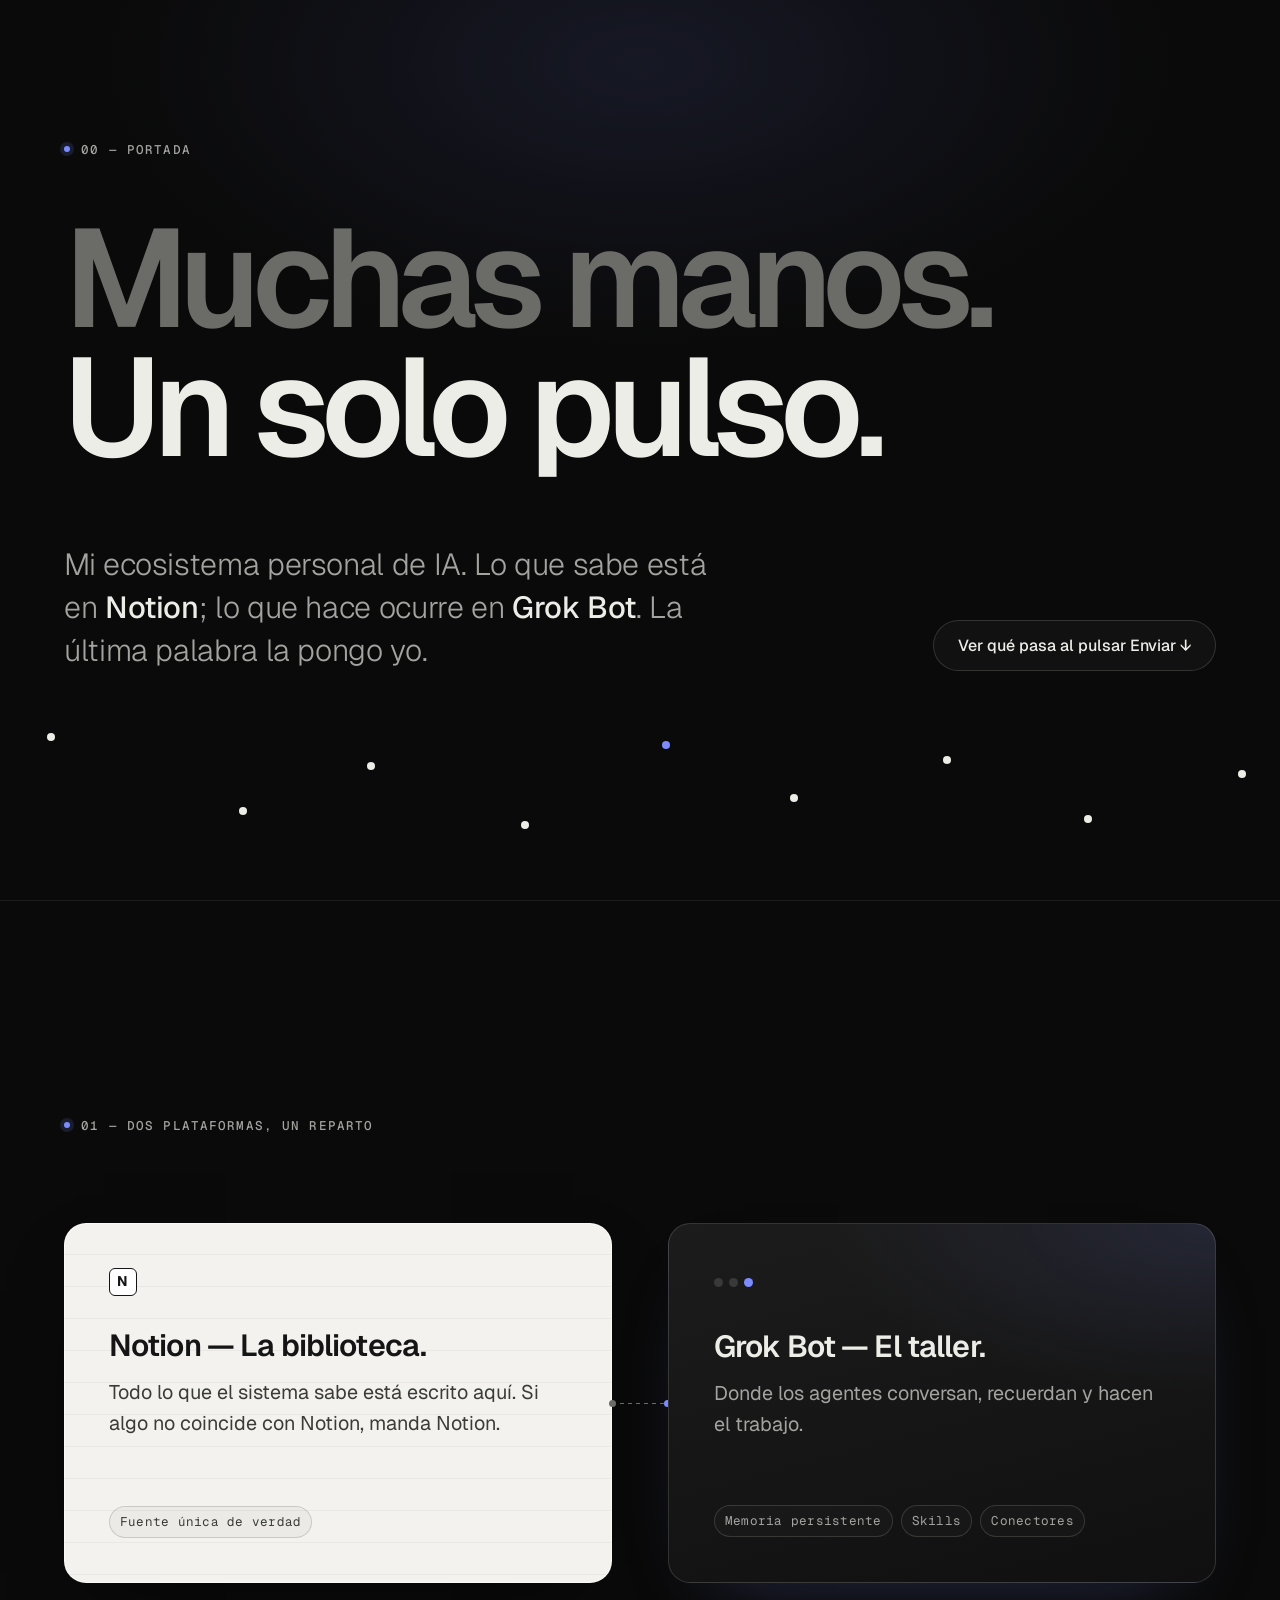
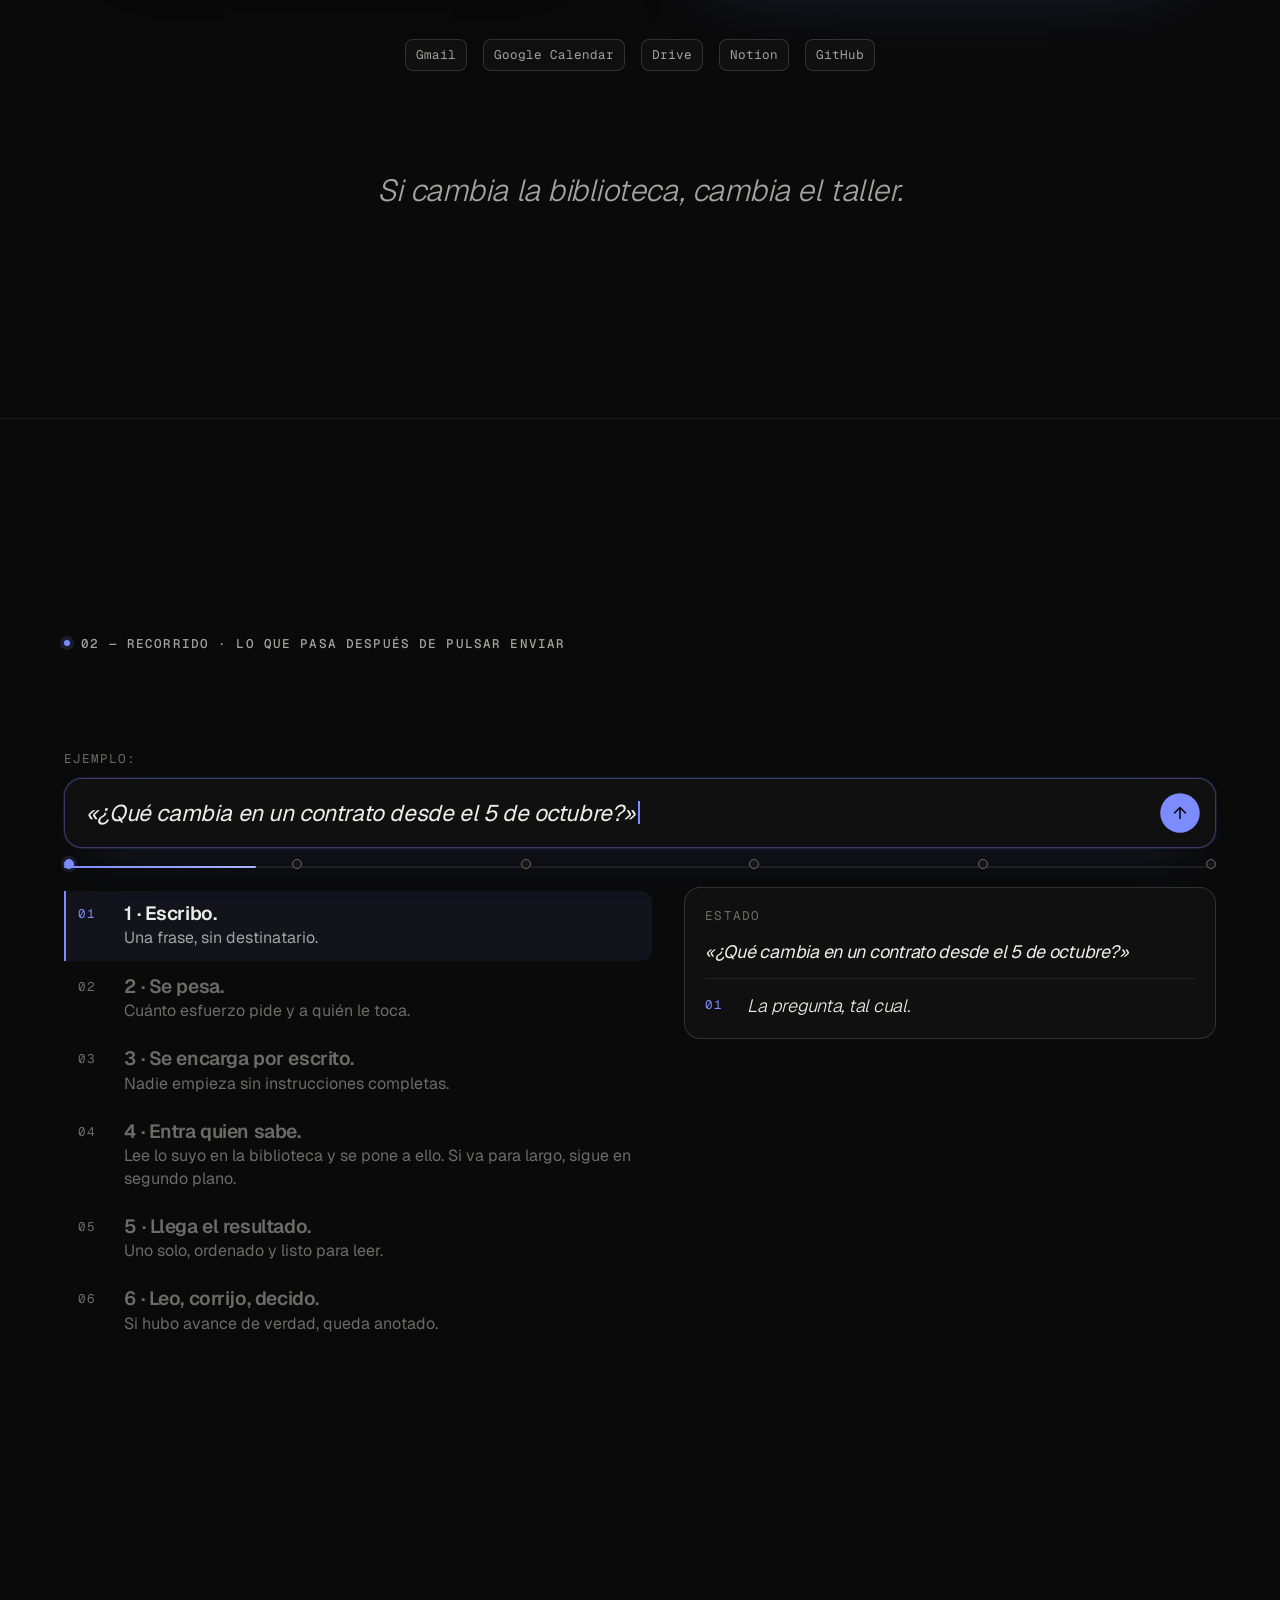
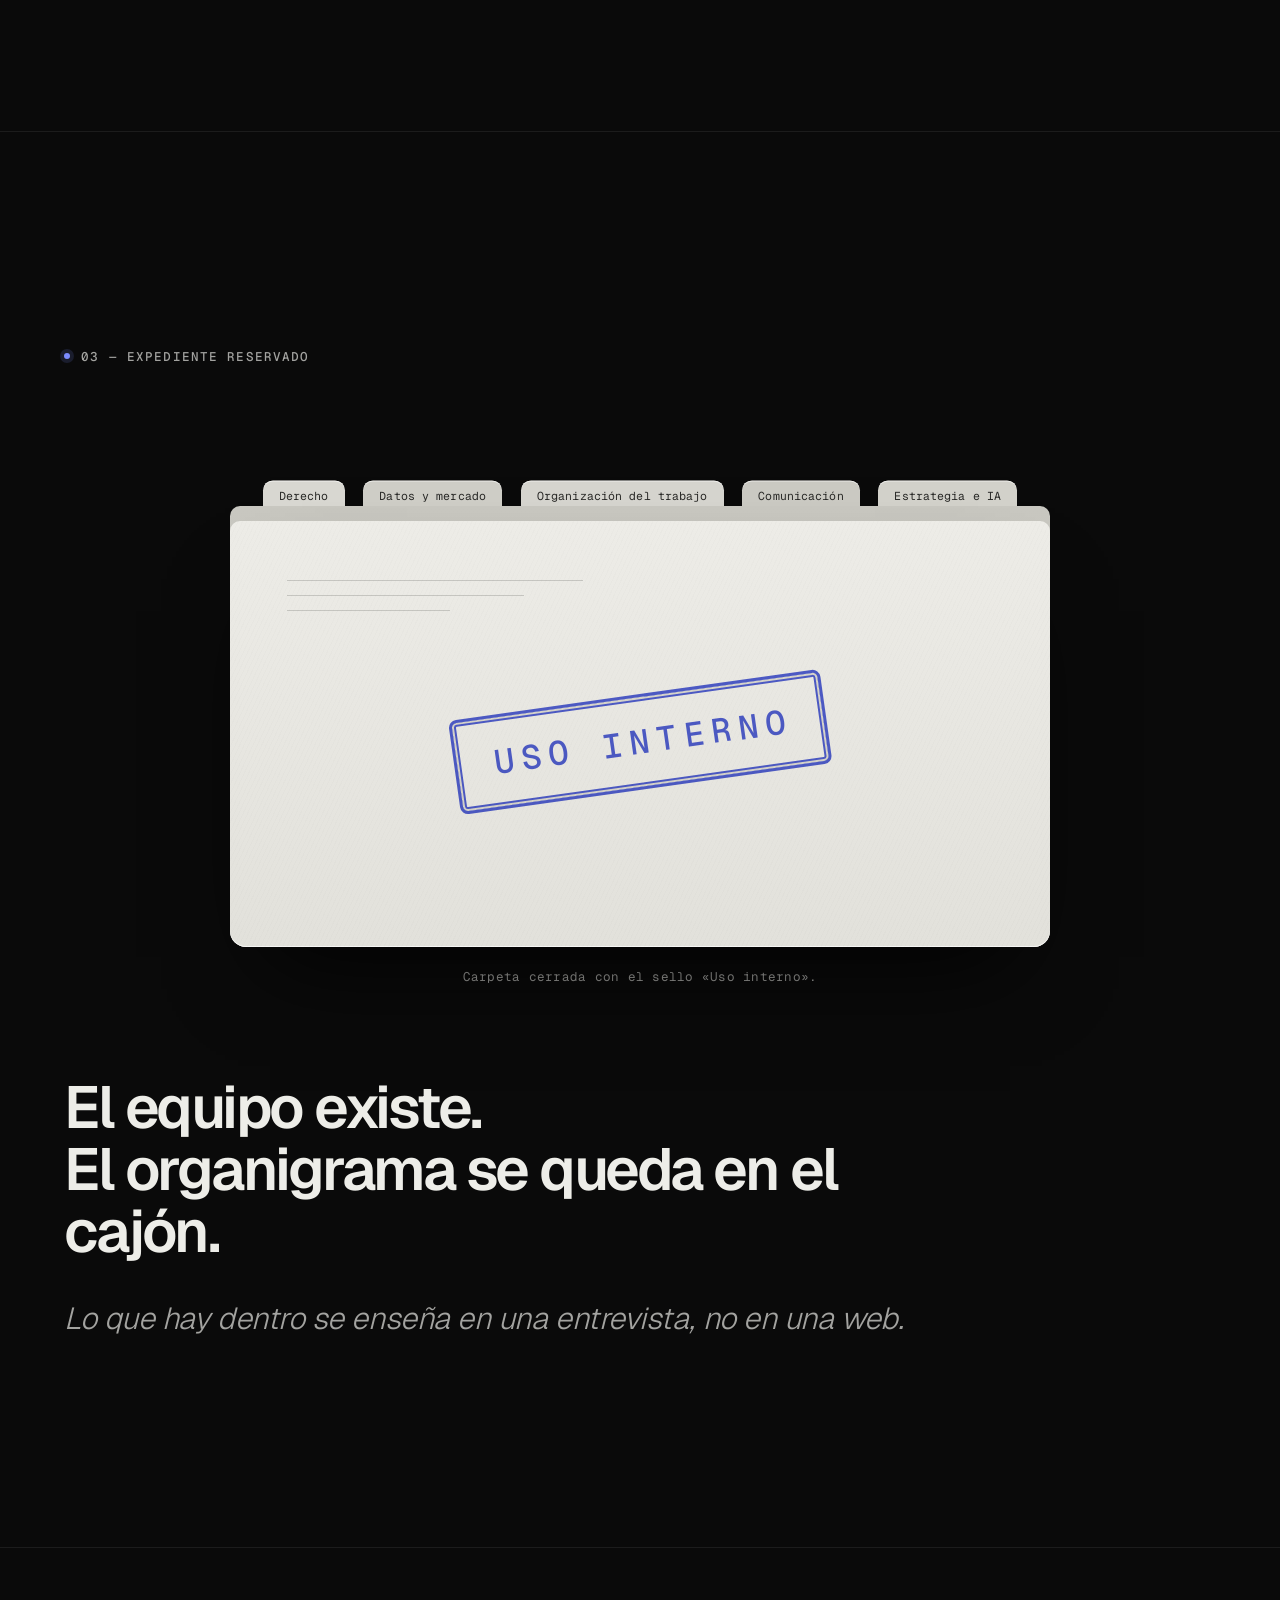
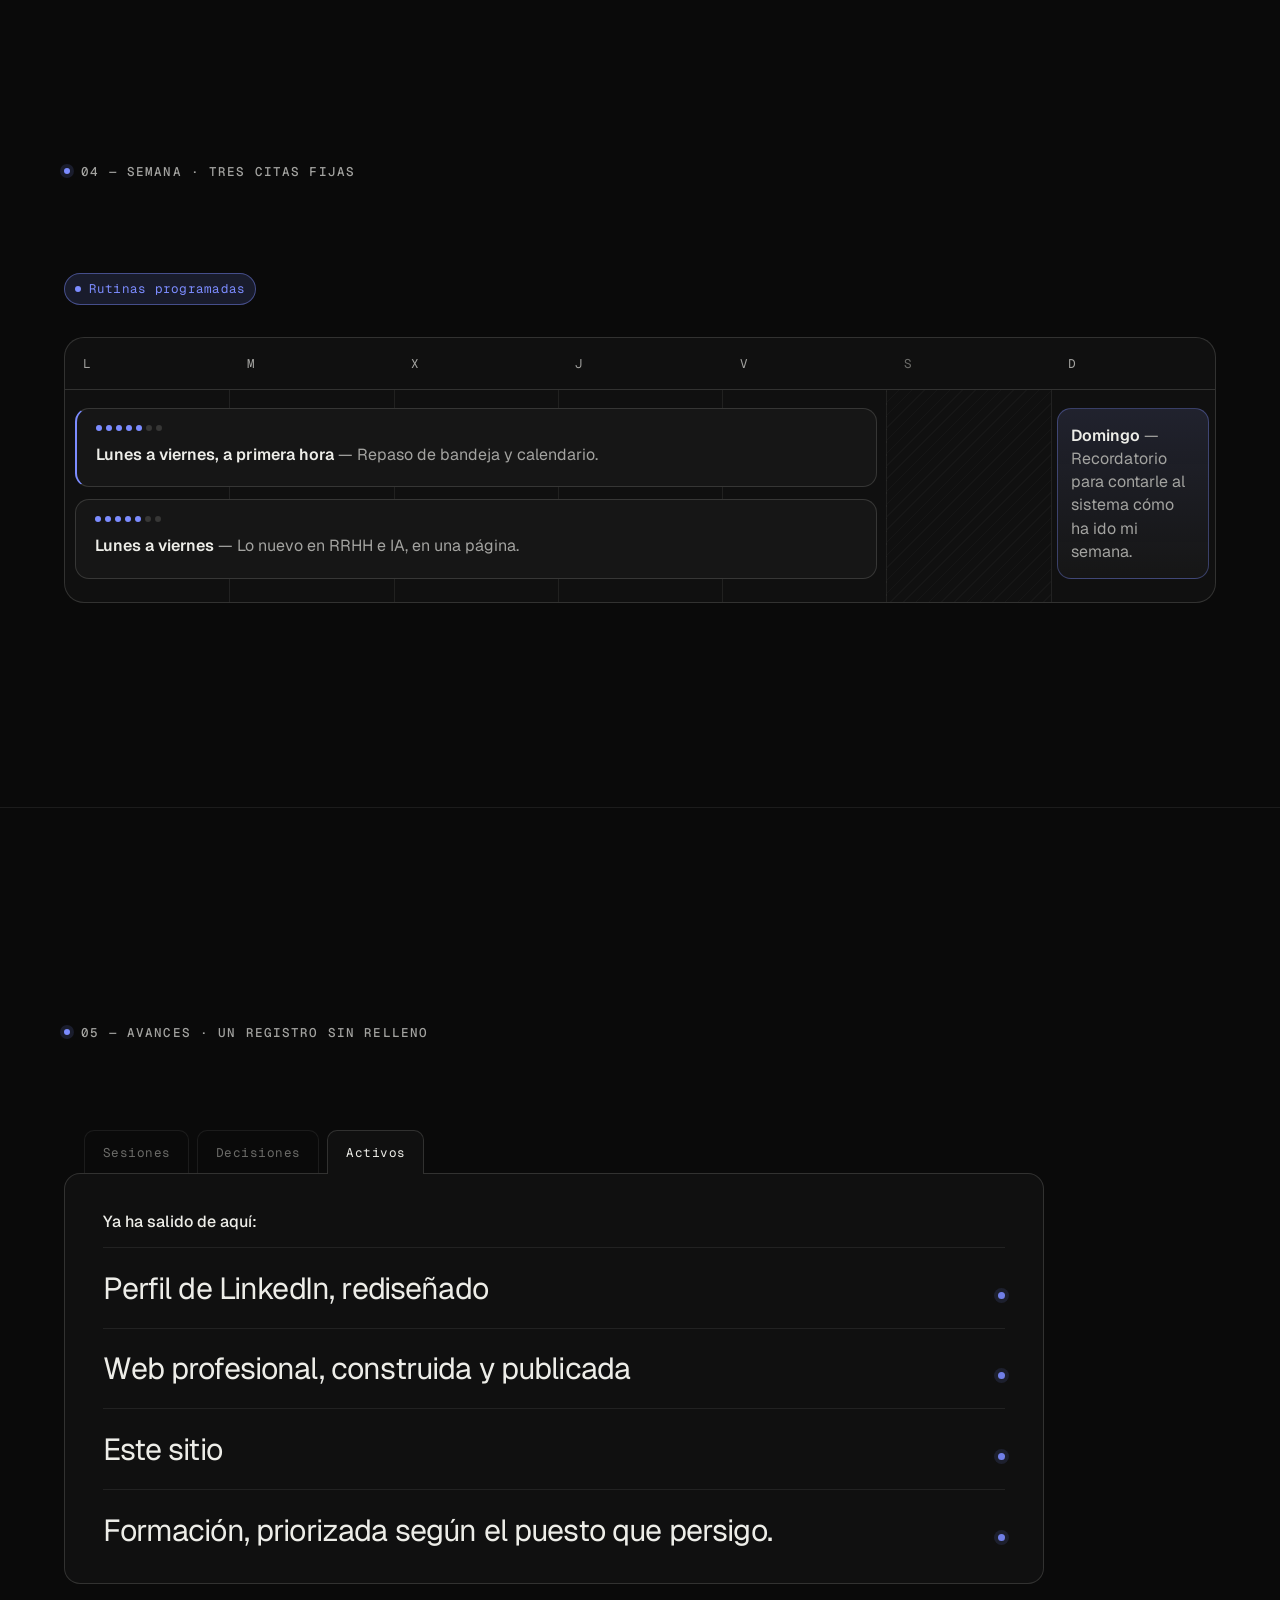
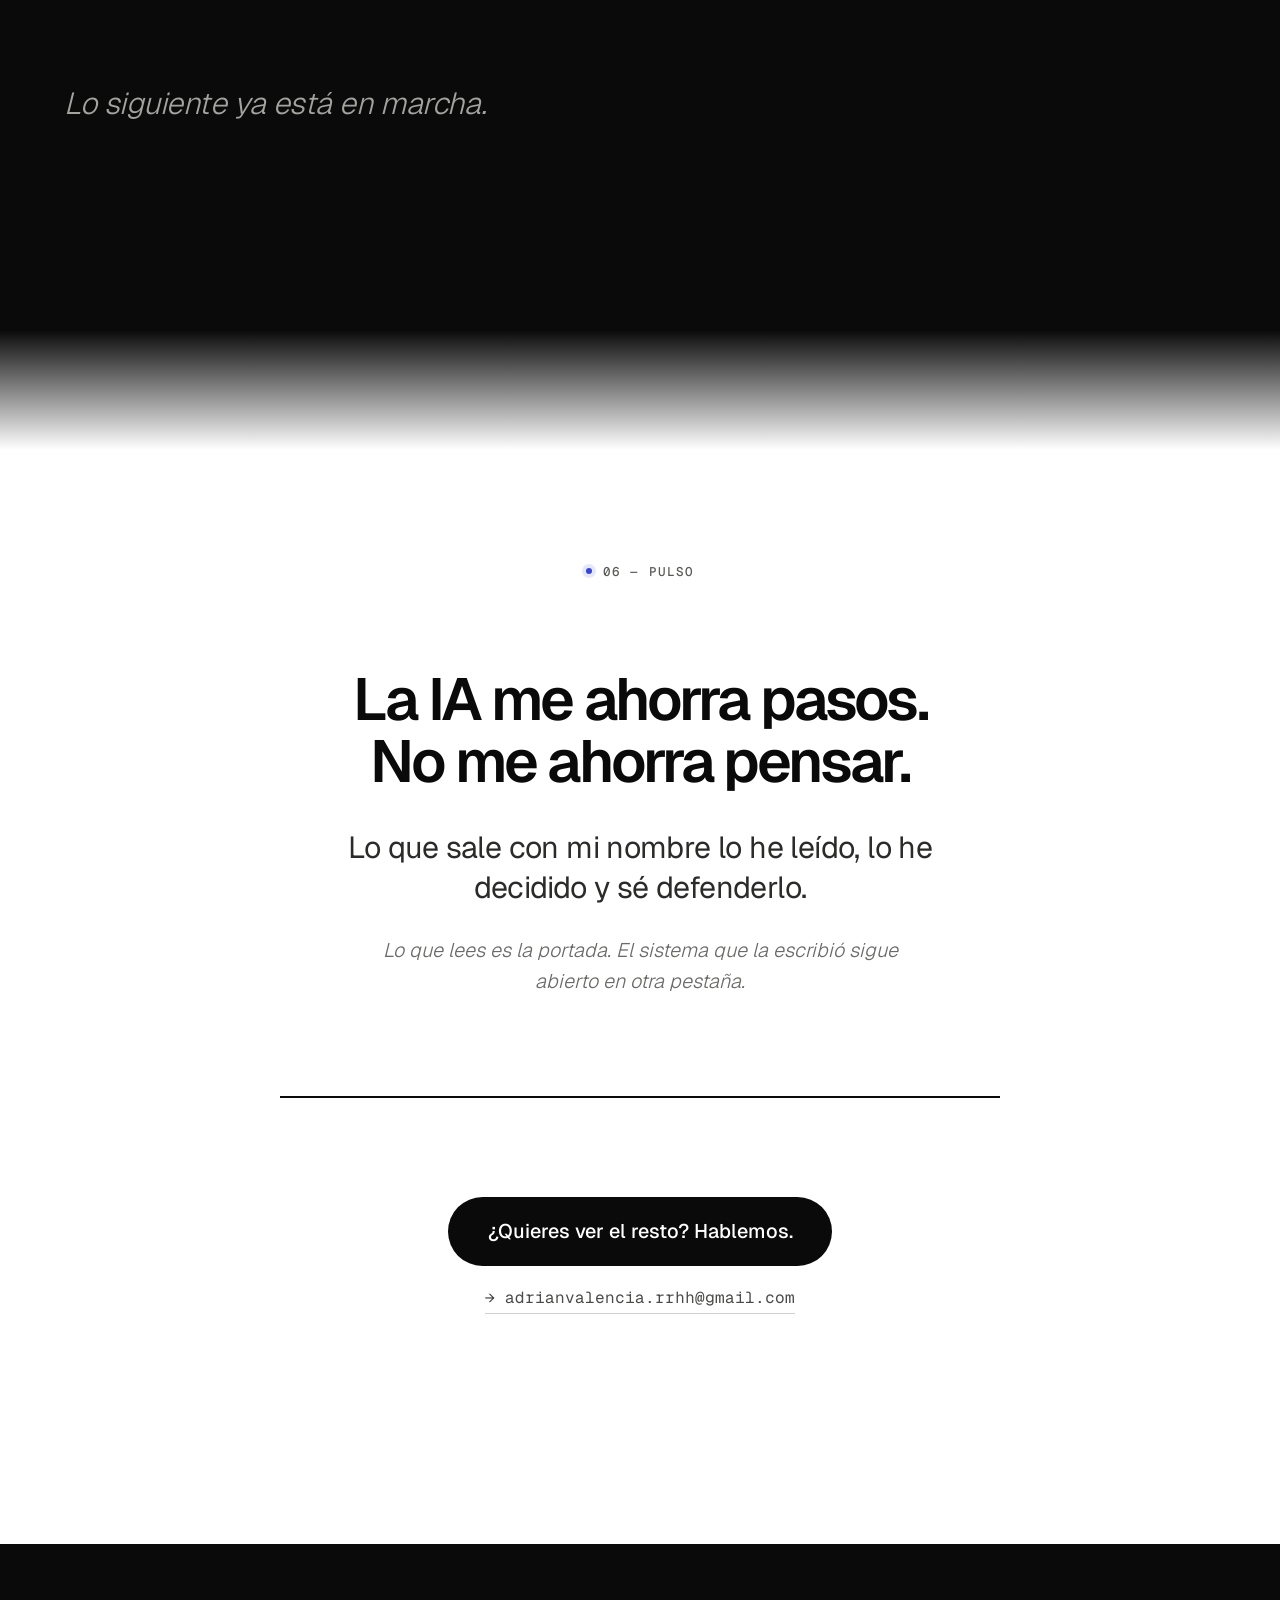
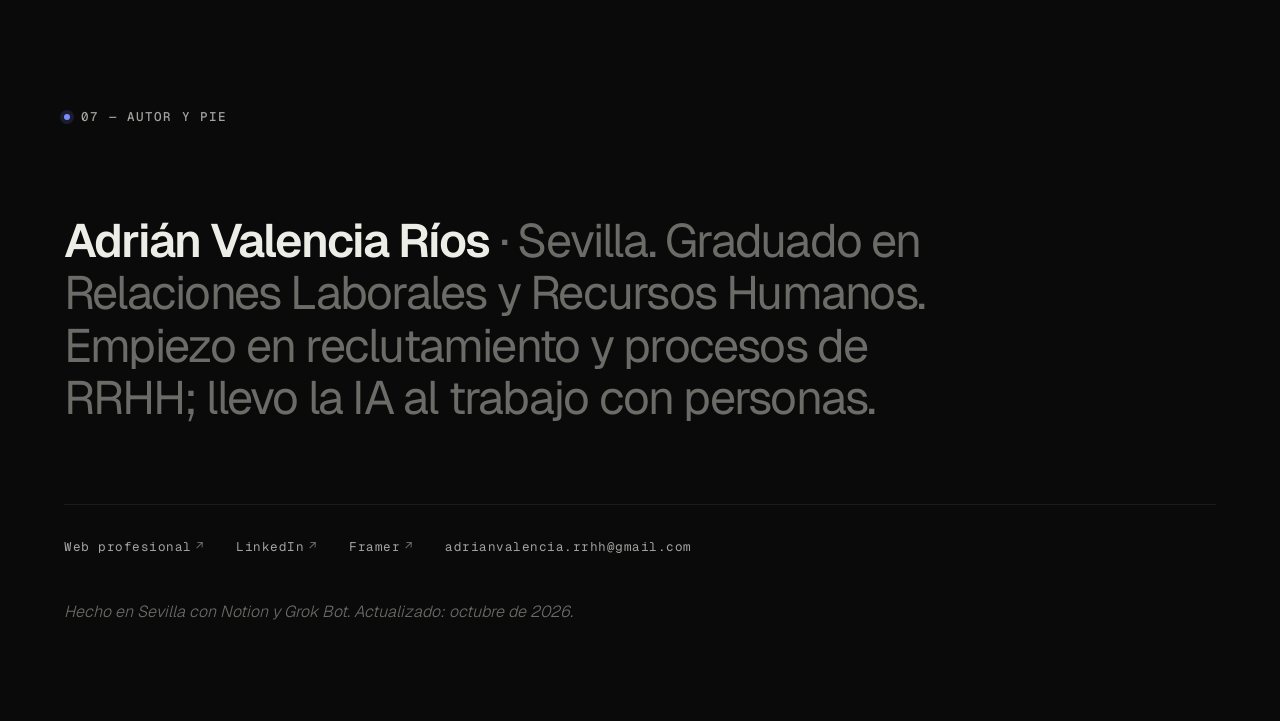
==== commit 474aaa56: "Redesign v4 from v3 (new Recorrido) Co-authored-by: Adrián Valencia Ríos <adrianvalenciarrhh-rgb@use" ====
--- a/v4/index.html
+++ b/v4/index.html
@@ -14,20 +14,19 @@
   <script>document.documentElement.classList.add('js');</script>
 </head>
 <body>
+  <div class="progress" aria-hidden="true"><span></span></div>
+
   <main>
     <!-- 00 — Portada -->
     <section class="sec hero" id="portada" aria-labelledby="h-portada">
       <div class="wrap hero__inner">
-        <header class="doc-head reveal">
-          <p class="label"><span class="label__dot" aria-hidden="true"></span><strong>00 — Portada</strong></p>
-          <p class="doc-meta"><span class="doc-meta__name">Adrián Valencia Ríos</span><span class="doc-meta__place">Sevilla · octubre de 2026</span></p>
-        </header>
+        <p class="label reveal"><span class="label__dot" aria-hidden="true"></span><strong>00 — Portada</strong></p>
         <h1 class="hero__title" id="h-portada">
           <strong><span class="hero__line hero__line--a reveal">Muchas manos.</span> <span class="hero__line hero__line--b reveal" style="--d:120ms">Un solo pulso.</span></strong>
         </h1>
         <div class="hero__foot">
           <p class="hero__lede reveal" style="--d:240ms">Mi ecosistema personal de IA. Lo que sabe está en <strong>Notion</strong>; lo que hace ocurre en <strong>Grok Bot</strong>. La última palabra la pongo yo.</p>
-          <p class="hero__cta reveal" style="--d:360ms"><a class="text-link" href="#recorrido">Ver qué pasa al pulsar Enviar ↓</a></p>
+          <a class="btn btn--ghost reveal" style="--d:360ms" href="#recorrido">Ver qué pasa al pulsar Enviar ↓</a>
         </div>
       </div>
       <div class="motif motif--hero" aria-hidden="true">
@@ -47,69 +46,144 @@
           <article class="panel panel--paper reveal">
             <div class="panel__top" aria-hidden="true"><span class="panel__glyph">N</span></div>
             <p class="panel__text"><strong class="panel__name">Notion — La biblioteca.</strong> Todo lo que el sistema sabe está escrito aquí. Si algo no coincide con Notion, manda Notion.</p>
-            <p class="meta-line meta-line--paper"><code>Fuente única de verdad</code></p>
+            <ul class="chips" aria-label="Notion">
+              <li><code class="chip chip--paper">Fuente única de verdad</code></li>
+            </ul>
           </article>
 
           <div class="plat__bridge" aria-hidden="true"><span></span></div>
 
           <article class="panel panel--screen reveal" style="--d:120ms">
-            <div class="panel__top" aria-hidden="true"></div>
+            <div class="panel__top" aria-hidden="true"><span class="panel__lights"><i></i><i></i><i></i></span></div>
             <p class="panel__text"><strong class="panel__name">Grok Bot — El taller.</strong> Donde los agentes conversan, recuerdan y hacen el trabajo.</p>
-            <p class="meta-line"><code>Memoria persistente</code><span class="meta-sep" aria-hidden="true"> · </span><code>Skills</code><span class="meta-sep" aria-hidden="true"> · </span><code>Conectores</code></p>
+            <ul class="chips" aria-label="Grok Bot">
+              <li><code class="chip">Memoria persistente</code></li>
+              <li><code class="chip">Skills</code></li>
+              <li><code class="chip">Conectores</code></li>
+            </ul>
           </article>
         </div>
 
-        <p class="meta-line meta-line--center connectors reveal" aria-label="Conectores">Gmail · Google Calendar · Drive · Notion · GitHub</p>
+        <ul class="connectors reveal" aria-label="Conectores">
+          <li>Gmail</li><li aria-hidden="true" class="sep">·</li><li>Google Calendar</li><li aria-hidden="true" class="sep">·</li><li>Drive</li><li aria-hidden="true" class="sep">·</li><li>Notion</li><li aria-hidden="true" class="sep">·</li><li>GitHub</li>
+        </ul>
 
         <p class="coda reveal"><em>Si cambia la biblioteca, cambia el taller.</em></p>
       </div>
     </section>
 
-    <!-- 02 — Recorrido -->
+    <!-- 02 — Recorrido (redesigned: sticky stage + live state) -->
     <section class="sec route" id="recorrido" aria-labelledby="h-route">
       <div class="wrap">
         <h2 class="label reveal" id="h-route"><span class="label__dot" aria-hidden="true"></span><strong>02 — Recorrido · Lo que pasa después de pulsar Enviar</strong></h2>
 
-        <figure class="composer reveal" aria-label="Ejemplo">
-          <figcaption class="composer__label">Ejemplo:</figcaption>
-          <div class="composer__box">
-            <p class="composer__msg"><em>«¿Qué cambia en un contrato desde el 5 de octubre?»</em></p>
-            <span class="composer__enter" aria-hidden="true">↵</span>
-          </div>
-        </figure>
-
-        <ol class="timeline">
-          <li class="stop reveal">
-            <div class="stop__node" aria-hidden="true"></div>
-            <p class="stop__text"><strong>1 · Escribo.</strong> Una frase, sin destinatario.</p>
-            <p class="bubble"><em>La pregunta, tal cual.</em></p>
-          </li>
-          <li class="stop reveal">
-            <div class="stop__node" aria-hidden="true"></div>
-            <p class="stop__text"><strong>2 · Se pesa.</strong> Cuánto esfuerzo pide y a quién le toca.</p>
-            <p class="bubble"><em>Normativa laboral reciente: le toca a quien conoce el terreno.</em></p>
-          </li>
-          <li class="stop reveal">
-            <div class="stop__node" aria-hidden="true"></div>
-            <p class="stop__text"><strong>3 · Se encarga por escrito.</strong> Nadie empieza sin instrucciones completas.</p>
-            <p class="bubble"><em>Qué responder, con qué fuente y en qué formato.</em></p>
-          </li>
-          <li class="stop reveal">
-            <div class="stop__node" aria-hidden="true"></div>
-            <p class="stop__text"><strong>4 · Entra quien sabe.</strong> Lee lo suyo en la biblioteca y se pone a ello. Si va para largo, sigue en segundo plano.</p>
-            <p class="bubble"><em>Busca la norma y su fecha.</em></p>
-          </li>
-          <li class="stop reveal">
-            <div class="stop__node" aria-hidden="true"></div>
-            <p class="stop__text"><strong>5 · Llega el resultado.</strong> Uno solo, ordenado y listo para leer.</p>
-            <p class="bubble"><em>El RD 723/2026: la empresa tiene que explicar por escrito si usa algoritmos para decidir.</em></p>
-          </li>
-          <li class="stop stop--last reveal">
-            <div class="stop__node" aria-hidden="true"></div>
-            <p class="stop__text"><strong>6 · Leo, corrijo, decido.</strong> Si hubo avance de verdad, queda anotado.</p>
-            <p class="bubble bubble--mine"><em>Lo convierto en una respuesta de 30 segundos para entrevistas.</em></p>
-          </li>
-        </ol>
+        <div class="flow reveal" data-flow>
+          <div class="flow__pin">
+            <figure class="composer" aria-label="Ejemplo">
+              <figcaption class="composer__label">Ejemplo:</figcaption>
+              <div class="composer__box">
+                <p class="composer__msg"><em class="typed">«¿Qué cambia en un contrato desde el 5 de octubre?»</em><span class="caret" aria-hidden="true"></span></p>
+                <span class="composer__send" aria-hidden="true">
+                  <svg viewBox="0 0 24 24" width="18" height="18" aria-hidden="true"><path d="M12 19V5M5 12l7-7 7 7" fill="none" stroke="currentColor" stroke-width="2" stroke-linecap="round" stroke-linejoin="round"/></svg>
+                </span>
+              </div>
+            </figure>
+
+            <div class="flow__meter" aria-hidden="true">
+              <span class="flow__meter-fill"></span>
+              <ol class="flow__ticks">
+                <li></li><li></li><li></li><li></li><li></li><li></li>
+              </ol>
+            </div>
+
+            <div class="flow__stage">
+              <ol class="flow__rail" role="list">
+                <li class="flow__step is-active" data-step="0">
+                  <button type="button" class="flow__hit" data-goto="0">
+                    <span class="flow__n" aria-hidden="true">01</span>
+                    <span class="flow__t"><strong>1 · Escribo.</strong> Una frase, sin destinatario.</span>
+                  </button>
+                  <p class="flow__live-m" data-kind="0"><em>La pregunta, tal cual.</em></p>
+                </li>
+                <li class="flow__step" data-step="1">
+                  <button type="button" class="flow__hit" data-goto="1">
+                    <span class="flow__n" aria-hidden="true">02</span>
+                    <span class="flow__t"><strong>2 · Se pesa.</strong> Cuánto esfuerzo pide y a quién le toca.</span>
+                  </button>
+                  <p class="flow__live-m" data-kind="1"><em>Normativa laboral reciente: le toca a quien conoce el terreno.</em></p>
+                </li>
+                <li class="flow__step" data-step="2">
+                  <button type="button" class="flow__hit" data-goto="2">
+                    <span class="flow__n" aria-hidden="true">03</span>
+                    <span class="flow__t"><strong>3 · Se encarga por escrito.</strong> Nadie empieza sin instrucciones completas.</span>
+                  </button>
+                  <p class="flow__live-m" data-kind="2"><em>Qué responder, con qué fuente y en qué formato.</em></p>
+                </li>
+                <li class="flow__step" data-step="3">
+                  <button type="button" class="flow__hit" data-goto="3">
+                    <span class="flow__n" aria-hidden="true">04</span>
+                    <span class="flow__t"><strong>4 · Entra quien sabe.</strong> Lee lo suyo en la biblioteca y se pone a ello. Si va para largo, sigue en segundo plano.</span>
+                  </button>
+                  <p class="flow__live-m" data-kind="3"><em>Busca la norma y su fecha.</em></p>
+                </li>
+                <li class="flow__step" data-step="4">
+                  <button type="button" class="flow__hit" data-goto="4">
+                    <span class="flow__n" aria-hidden="true">05</span>
+                    <span class="flow__t"><strong>5 · Llega el resultado.</strong> Uno solo, ordenado y listo para leer.</span>
+                  </button>
+                  <p class="flow__live-m" data-kind="4"><em>El RD 723/2026: la empresa tiene que explicar por escrito si usa algoritmos para decidir.</em></p>
+                </li>
+                <li class="flow__step" data-step="5">
+                  <button type="button" class="flow__hit" data-goto="5">
+                    <span class="flow__n" aria-hidden="true">06</span>
+                    <span class="flow__t"><strong>6 · Leo, corrijo, decido.</strong> Si hubo avance de verdad, queda anotado.</span>
+                  </button>
+                  <p class="flow__live-m" data-kind="5"><em>Lo convierto en una respuesta de 30 segundos para entrevistas.</em></p>
+                </li>
+              </ol>
+
+              <div class="flow__panel" aria-live="polite">
+                <p class="flow__kicker">Estado</p>
+                <p class="flow__thread-q"><em>«¿Qué cambia en un contrato desde el 5 de octubre?»</em></p>
+                <ol class="flow__thread">
+                  <li class="flow__entry is-shown is-on" data-live="0">
+                    <span class="flow__entry-n" aria-hidden="true">01</span>
+                    <p class="flow__entry-txt"><em>La pregunta, tal cual.</em></p>
+                  </li>
+                  <li class="flow__entry" data-live="1">
+                    <span class="flow__entry-n" aria-hidden="true">02</span>
+                    <p class="flow__entry-txt"><em>Normativa laboral reciente: le toca a quien conoce el terreno.</em></p>
+                  </li>
+                  <li class="flow__entry" data-live="2">
+                    <span class="flow__entry-n" aria-hidden="true">03</span>
+                    <p class="flow__entry-txt"><em>Qué responder, con qué fuente y en qué formato.</em></p>
+                  </li>
+                  <li class="flow__entry" data-live="3">
+                    <span class="flow__entry-n" aria-hidden="true">04</span>
+                    <p class="flow__entry-txt"><em>Busca la norma y su fecha.</em></p>
+                  </li>
+                  <li class="flow__entry" data-live="4">
+                    <span class="flow__entry-n" aria-hidden="true">05</span>
+                    <p class="flow__entry-txt"><em>El RD 723/2026: la empresa tiene que explicar por escrito si usa algoritmos para decidir.</em></p>
+                  </li>
+                  <li class="flow__entry flow__entry--mine" data-live="5">
+                    <span class="flow__entry-n" aria-hidden="true">06</span>
+                    <p class="flow__entry-txt"><em>Lo convierto en una respuesta de 30 segundos para entrevistas.</em></p>
+                  </li>
+                </ol>
+              </div>
+            </div>
+          </div>
+
+          <div class="flow__track" aria-hidden="true">
+            <div class="flow__mark" data-mark="0"></div>
+            <div class="flow__mark" data-mark="1"></div>
+            <div class="flow__mark" data-mark="2"></div>
+            <div class="flow__mark" data-mark="3"></div>
+            <div class="flow__mark" data-mark="4"></div>
+            <div class="flow__mark" data-mark="5"></div>
+          </div>
+        </div>
       </div>
     </section>
 
@@ -145,28 +219,28 @@
     <section class="sec week" id="semana" aria-labelledby="h-week">
       <div class="wrap">
         <h2 class="label reveal" id="h-week"><span class="label__dot" aria-hidden="true"></span><strong>04 — Semana · Tres citas fijas</strong></h2>
-        <p class="routine-label reveal"><span class="label__dot" aria-hidden="true"></span><code>Rutinas programadas</code></p>
-
-        <ul class="routines reveal">
-          <li>
-            <span class="routines__days" aria-hidden="true"><i class="on">L</i><i class="on">M</i><i class="on">X</i><i class="on">J</i><i class="on">V</i><i>S</i><i>D</i></span>
-            <span class="routines__when">Lunes a viernes, a primera hora</span>
-            <span class="routines__dash" aria-hidden="true"> — </span>
-            <span class="routines__what">Repaso de bandeja y calendario.</span>
-          </li>
-          <li>
-            <span class="routines__days" aria-hidden="true"><i class="on">L</i><i class="on">M</i><i class="on">X</i><i class="on">J</i><i class="on">V</i><i>S</i><i>D</i></span>
-            <span class="routines__when">Lunes a viernes</span>
-            <span class="routines__dash" aria-hidden="true"> — </span>
-            <span class="routines__what">Lo nuevo en RRHH e IA, en una página.</span>
-          </li>
-          <li>
-            <span class="routines__days" aria-hidden="true"><i>L</i><i>M</i><i>X</i><i>J</i><i>V</i><i>S</i><i class="on">D</i></span>
-            <span class="routines__when">Domingo</span>
-            <span class="routines__dash" aria-hidden="true"> — </span>
-            <span class="routines__what">Recordatorio para contarle al sistema cómo ha ido mi semana.</span>
-          </li>
-        </ul>
+        <p class="reveal"><code class="chip chip--accent">Rutinas programadas</code></p>
+
+        <div class="cal reveal">
+          <div class="cal__days" aria-hidden="true">
+            <span>L</span><span>M</span><span>X</span><span>J</span><span>V</span><span class="is-off">S</span><span>D</span>
+          </div>
+          <div class="cal__cols" aria-hidden="true"><i></i><i></i><i></i><i></i><i></i><i></i><i></i></div>
+          <ol class="cal__items">
+            <li class="routine routine--a">
+              <span class="routine__days" aria-hidden="true"><i class="on"></i><i class="on"></i><i class="on"></i><i class="on"></i><i class="on"></i><i></i><i></i></span>
+              <p><strong>Lunes a viernes, a primera hora</strong> — Repaso de bandeja y calendario.</p>
+            </li>
+            <li class="routine routine--b">
+              <span class="routine__days" aria-hidden="true"><i class="on"></i><i class="on"></i><i class="on"></i><i class="on"></i><i class="on"></i><i></i><i></i></span>
+              <p><strong>Lunes a viernes</strong> — Lo nuevo en RRHH e IA, en una página.</p>
+            </li>
+            <li class="routine routine--c">
+              <span class="routine__days" aria-hidden="true"><i></i><i></i><i></i><i></i><i></i><i></i><i class="on"></i></span>
+              <p><strong>Domingo</strong> — Recordatorio para contarle al sistema cómo ha ido mi semana.</p>
+            </li>
+          </ol>
+        </div>
       </div>
     </section>
 
@@ -175,16 +249,19 @@
       <div class="wrap">
         <h2 class="label reveal" id="h-ledger"><span class="label__dot" aria-hidden="true"></span><strong>05 — Avances · Un registro sin relleno</strong></h2>
 
-        <p class="meta-line reveal" aria-label="Registro">Sesiones<span class="meta-sep" aria-hidden="true"> · </span>Decisiones<span class="meta-sep" aria-hidden="true"> · </span>Activos</p>
-
-        <div class="ledger reveal">
-          <p class="ledger__head"><strong>Ya ha salido de aquí:</strong></p>
-          <ol class="ledger__rows">
-            <li><span class="ledger__n" aria-hidden="true">01</span><span class="ledger__name">Perfil de LinkedIn, rediseñado</span></li>
-            <li><span class="ledger__n" aria-hidden="true">02</span><span class="ledger__name">Web profesional, construida y publicada</span></li>
-            <li><span class="ledger__n" aria-hidden="true">03</span><span class="ledger__name">Este sitio</span></li>
-            <li><span class="ledger__n" aria-hidden="true">04</span><span class="ledger__name">Formación, priorizada según el puesto que persigo.</span></li>
-          </ol>
+        <div class="book reveal">
+          <ul class="book__tabs">
+            <li>Sesiones</li><li aria-hidden="true" class="sep">·</li><li>Decisiones</li><li aria-hidden="true" class="sep">·</li><li class="is-active">Activos</li>
+          </ul>
+          <div class="book__sheet">
+            <p class="book__head"><strong>Ya ha salido de aquí:</strong></p>
+            <ul class="book__rows">
+              <li><span class="row__name">Perfil de LinkedIn, rediseñado</span><span class="row__mark" aria-hidden="true"></span></li>
+              <li><span class="row__name">Web profesional, construida y publicada</span><span class="row__mark" aria-hidden="true"></span></li>
+              <li><span class="row__name">Este sitio</span><span class="row__mark" aria-hidden="true"></span></li>
+              <li><span class="row__name">Formación, priorizada según el puesto que persigo.</span><span class="row__mark" aria-hidden="true"></span></li>
+            </ul>
+          </div>
         </div>
         <p class="coda coda--left reveal"><em>Lo siguiente ya está en marcha.</em></p>
       </div>
@@ -192,15 +269,14 @@
 
     <!-- 06 — Pulso -->
     <section class="sec pulse" id="pulso" aria-labelledby="h-pulse">
+      <div class="pulse__bleed" aria-hidden="true"></div>
       <div class="wrap pulse__inner">
         <h2 class="label label--center reveal" id="h-pulse"><span class="label__dot" aria-hidden="true"></span><strong>06 — Pulso</strong></h2>
         <p class="pulse__big reveal">La IA me ahorra pasos. No me ahorra pensar.</p>
         <p class="pulse__mid reveal">Lo que sale con mi nombre lo he leído, lo he decidido y sé defenderlo.</p>
         <p class="pulse__small reveal"><em>Lo que lees es la portada. El sistema que la escribió sigue abierto en otra pestaña.</em></p>
         <div class="motif motif--full reveal" aria-hidden="true"><span class="motif__line"></span></div>
-        <p class="pulse__cta reveal">
-          <a class="text-link text-link--lg" href="mailto:adrianvalencia.rrhh@gmail.com"><strong>¿Quieres ver el resto? Hablemos.</strong></a>
-        </p>
+        <a class="btn btn--solid reveal" href="mailto:adrianvalencia.rrhh@gmail.com"><strong>¿Quieres ver el resto? Hablemos.</strong></a>
         <a class="pulse__mail reveal" href="mailto:adrianvalencia.rrhh@gmail.com">→ adrianvalencia.rrhh@gmail.com</a>
       </div>
     </section>
--- a/v4/style.css
+++ b/v4/style.css
@@ -1,14 +1,15 @@
-/* Gabinete v3c — v3 identity with light polish (less product-landing) */
+/* Gabinete v5 — craft upgrade from v3; Recorrido reimagined */
 
 :root {
   --bg: #0A0A0A;
   --bg-2: #101010;
   --bg-3: #161616;
+  --bg-4: #1C1C1C;
   --ink: #EDEDE8;
   --ink-2: #A3A3A0;
   --ink-3: #6B6B68;
-  --hair: rgba(237, 237, 232, 0.09);
-  --hair-2: rgba(237, 237, 232, 0.16);
+  --hair: rgba(237, 237, 232, 0.08);
+  --hair-2: rgba(237, 237, 232, 0.15);
   --accent: #7C8CFF;
   --accent-ink: #3546D6;
   --accent-soft: rgba(124, 140, 255, 0.14);
@@ -20,18 +21,21 @@
   --ease: cubic-bezier(0.16, 1, 0.3, 1);
   --mono: 'Geist Mono', ui-monospace, SFMono-Regular, Menlo, monospace;
   --sans: 'Geist', ui-sans-serif, system-ui, -apple-system, 'Segoe UI', sans-serif;
+  --r-sm: 10px;
+  --r-md: 16px;
+  --r-lg: 22px;
+  --r-pill: 999px;
 
   --fs-xs: clamp(0.72rem, 0.69rem + 0.12vw, 0.8rem);
   --fs-s: clamp(0.9rem, 0.86rem + 0.18vw, 1rem);
   --fs-m: clamp(1.05rem, 0.98rem + 0.32vw, 1.25rem);
   --fs-l: clamp(1.35rem, 1.1rem + 1vw, 2rem);
   --fs-xl: clamp(2rem, 1.3rem + 3vw, 4rem);
-  /* ~22% smaller than v3's 10.5rem max */
-  --fs-xxl: clamp(2.6rem, 0.9rem + 7.2vw, 8.1rem);
+  --fs-xxl: clamp(3.2rem, 1rem + 9.6vw, 10.5rem);
 }
 
 *, *::before, *::after { box-sizing: border-box; }
-html { -webkit-text-size-adjust: 100%; }
+html { -webkit-text-size-adjust: 100%; scroll-behavior: auto; }
 html, body { margin: 0; background: var(--bg); color: var(--ink); }
 body {
   font-family: var(--sans);
@@ -43,8 +47,9 @@
   text-rendering: optimizeLegibility;
   overflow-x: clip;
 }
-h1, h2, h3, p, ul, ol, figure { margin: 0; padding: 0; }
+h1, h2, h3, p, ul, ol, figure, button { margin: 0; padding: 0; }
 ul, ol { list-style: none; }
+button { font: inherit; color: inherit; background: none; border: 0; cursor: pointer; text-align: left; }
 a { color: inherit; text-decoration: none; }
 strong { font-weight: 600; }
 em { font-style: italic; }
@@ -55,18 +60,23 @@
 :focus-visible {
   outline: 2px solid var(--accent);
   outline-offset: 4px;
-  border-radius: 4px;
+  border-radius: 6px;
 }
 
 .wrap { width: 100%; max-width: calc(var(--wrap) + var(--pad) * 2); margin: 0 auto; padding: 0 var(--pad); }
 .sec { position: relative; padding: var(--sec) 0; }
 .sec + .sec { border-top: 1px solid var(--hair); }
 
-/* labels */
+.progress { position: fixed; inset: 0 0 auto 0; height: 2px; z-index: 50; pointer-events: none; }
+.progress span {
+  display: block; height: 100%; width: 100%; background: var(--accent);
+  transform-origin: 0 50%; transform: scaleX(var(--sp, 0));
+}
+
 .label {
   display: inline-flex; align-items: flex-start; gap: 0.7rem;
   font-family: var(--mono); font-size: var(--fs-xs); font-weight: 400;
-  letter-spacing: 0.08em; text-transform: uppercase; color: var(--ink-2);
+  letter-spacing: 0.09em; text-transform: uppercase; color: var(--ink-2);
   margin-bottom: clamp(3rem, 7vw, 5.5rem);
 }
 .label strong { font-weight: 500; }
@@ -76,51 +86,42 @@
 }
 .label--center { justify-content: center; }
 
-/* quiet mono metadata (replaces chips) */
-.meta-line {
-  font-family: var(--mono);
-  font-size: var(--fs-xs);
-  letter-spacing: 0.03em;
-  color: var(--ink-3);
-  line-height: 1.7;
-}
-.meta-line code { color: var(--ink-2); }
-.meta-line--paper code { color: #3a3a38; }
-.meta-sep { color: var(--ink-3); padding: 0 0.12em; white-space: pre; }
-.meta-line--center {
-  margin-top: clamp(2.5rem, 5vw, 3.5rem);
-  text-align: center;
+.chips { display: flex; flex-wrap: wrap; gap: 0.5rem; }
+.chip {
+  display: inline-flex; align-items: center;
+  font-family: var(--mono); font-size: var(--fs-xs); letter-spacing: 0.02em;
+  padding: 0.42em 0.8em; border-radius: var(--r-pill);
+  border: 1px solid var(--hair-2); color: var(--ink-2); background: rgba(255,255,255,0.02);
+  white-space: nowrap;
+}
+.chip--paper { border-color: rgba(0,0,0,0.14); color: #3a3a38; background: rgba(0,0,0,0.03); }
+.chip--accent { border-color: rgba(124,140,255,0.45); color: var(--accent); background: var(--accent-soft); }
+.chip--accent::before {
+  content: ""; width: 6px; height: 6px; border-radius: 50%;
+  background: var(--accent); margin-right: 0.6em; animation: blink 2.4s var(--ease) infinite;
 }
 
 .coda {
   margin-top: clamp(3.5rem, 8vw, 6rem); text-align: center;
-  color: var(--ink-2); font-size: var(--fs-l); font-weight: 300; letter-spacing: -0.01em;
+  color: var(--ink-2); font-size: var(--fs-l); font-weight: 300; letter-spacing: -0.015em;
 }
 .coda--left { text-align: left; }
 
-/* text links */
-.text-link {
-  display: inline;
+.btn {
+  display: inline-flex; align-items: center; justify-content: center; gap: 0.6em;
   font-family: var(--sans); font-size: var(--fs-s); font-weight: 500;
-  color: var(--ink);
-  border-bottom: 1px solid var(--hair-2);
-  padding-bottom: 0.12em;
-  transition: border-color .3s var(--ease), color .3s var(--ease);
-}
-.text-link:hover { border-bottom-color: var(--accent); color: var(--ink); }
-.text-link--lg {
-  font-size: clamp(1.25rem, 1.1rem + 0.6vw, 1.5rem); /* ~20–24px */
-  letter-spacing: -0.02em;
-  border-bottom-color: rgba(0,0,0,0.22);
-  color: #0A0A0A;
-}
-.text-link--lg strong { font-weight: 500; }
-.text-link--lg:hover { border-bottom-color: var(--accent-ink); color: var(--accent-ink); }
-
-/* reveal */
+  padding: 0.95em 1.5em; border-radius: var(--r-pill); line-height: 1.2;
+  transition: background .3s var(--ease), color .3s var(--ease), border-color .3s var(--ease), transform .3s var(--ease), box-shadow .3s var(--ease);
+}
+.btn--ghost { border: 1px solid var(--hair-2); color: var(--ink); background: rgba(255,255,255,0.03); }
+.btn--ghost:hover { border-color: var(--accent); background: var(--accent-soft); box-shadow: 0 0 0 4px var(--accent-soft); }
+.btn--solid { background: #0A0A0A; color: #fff; padding: 1.15em 2em; font-size: var(--fs-m); }
+.btn--solid strong { font-weight: 500; }
+.btn--solid:hover { background: var(--accent-ink); transform: translateY(-1px); }
+
 .js .reveal {
-  opacity: 0; transform: translateY(14px);
-  transition: opacity 0.9s var(--ease), transform 0.9s var(--ease);
+  opacity: 0; transform: translateY(18px);
+  transition: opacity 1s var(--ease), transform 1s var(--ease);
   transition-delay: var(--d, 0ms);
 }
 .js .reveal.is-in { opacity: 1; transform: none; }
@@ -131,25 +132,15 @@
   display: flex; flex-direction: column; justify-content: center;
   padding: clamp(5rem, 10vh, 8rem) 0 0; overflow: hidden;
 }
-/* no radial glow */
-.doc-head {
-  display: flex; flex-wrap: wrap; align-items: baseline;
-  justify-content: space-between; gap: 0.75rem 2rem;
-  padding-bottom: 1.15rem; margin-bottom: clamp(2rem, 5vw, 3.5rem);
-  border-bottom: 1px solid var(--hair-2);
-}
-.hero .label { margin-bottom: 0; }
-.doc-meta {
-  font-family: var(--mono); font-size: var(--fs-xs);
-  letter-spacing: 0.06em; color: var(--ink-3);
-  display: flex; flex-wrap: wrap; gap: 0.25rem 0.75rem;
-  justify-content: flex-end;
-}
-.doc-meta__name,
-.doc-meta__place { white-space: nowrap; }
-
+.hero .label { margin-bottom: clamp(2rem, 6vh, 4rem); }
+.hero::before {
+  content: ""; position: absolute; inset: -20% -10% auto -10%; height: 90%;
+  background: radial-gradient(50% 50% at 50% 30%, rgba(124,140,255,0.11), transparent 70%);
+  pointer-events: none;
+}
+.hero__inner { position: relative; }
 .hero__title {
-  font-size: var(--fs-xxl); line-height: 0.96; letter-spacing: -0.05em;
+  font-size: var(--fs-xxl); line-height: 0.93; letter-spacing: -0.058em;
   font-weight: 600; margin-bottom: clamp(2.5rem, 6vw, 4.5rem);
 }
 .hero__title strong { font-weight: 600; }
@@ -157,29 +148,25 @@
 .hero__line--a { color: var(--ink-3); }
 .hero__line--b { color: var(--ink); }
 .hero__foot {
-  display: flex; align-items: flex-end; justify-content: space-between;
-  gap: 2rem 4rem; flex-wrap: wrap;
+  display: grid; grid-template-columns: minmax(0, 1fr) auto;
+  align-items: end; gap: 2rem 4rem;
 }
 .hero__lede {
   max-width: 34ch; font-size: var(--fs-l); line-height: 1.4;
-  color: var(--ink-2); font-weight: 300; letter-spacing: -0.01em;
+  color: var(--ink-2); font-weight: 300; letter-spacing: -0.012em;
 }
 .hero__lede strong { color: var(--ink); font-weight: 500; }
-.hero__cta { flex: none; }
-
-/* motif — as in v3 */
+
 .motif { position: relative; width: 100%; }
 .motif--hero { height: clamp(110px, 17vh, 170px); margin-top: clamp(1.5rem, 4vh, 3rem); }
 .motif__stage {
-  position: absolute; inset: 0;
-  max-width: calc(var(--wrap) + var(--pad) * 2); margin: 0 auto; padding: 0 var(--pad);
+  position: absolute; inset: 0; max-width: calc(var(--wrap) + var(--pad) * 2);
+  margin: 0 auto; padding: 0 var(--pad);
 }
 .motif--hero .motif__line {
-  position: absolute; left: var(--pad); right: var(--pad); top: 50%;
-  height: 2px; margin-top: -1px; background: var(--ink);
-  transform-origin: 50% 50%;
-  transform: scaleX(calc(var(--p, 0) * var(--p, 0)));
-  opacity: calc(var(--p, 0) * 1.4);
+  position: absolute; left: var(--pad); right: var(--pad); top: 50%; height: 2px; margin-top: -1px;
+  background: var(--ink); transform-origin: 50% 50%;
+  transform: scaleX(calc(var(--p, 0) * var(--p, 0))); opacity: calc(var(--p, 0) * 1.4);
 }
 .motif--hero i {
   --q: calc(1 - var(--p, 0));
@@ -201,48 +188,52 @@
   transform-origin: 50% 50%; transform: scaleX(0);
   transition: transform 1.6s var(--ease) .2s;
 }
-.motif--full.is-in .motif__line,
-html:not(.js) .motif--full .motif__line { transform: scaleX(1); }
-
-/* ---------- 01 plataformas — flattened panels ---------- */
+.motif--full.is-in .motif__line, html:not(.js) .motif--full .motif__line { transform: scaleX(1); }
+
+/* ---------- 01 plataformas ---------- */
 .plat__grid { display: grid; grid-template-columns: 1fr 56px 1fr; align-items: stretch; }
 .panel {
-  position: relative; border-radius: 6px;
+  position: relative; border-radius: var(--r-lg);
   padding: clamp(1.75rem, 3.5vw, 3rem);
-  display: flex; flex-direction: column; gap: 2rem; min-height: 320px;
-}
+  display: flex; flex-direction: column; gap: 2rem; min-height: 360px;
+  transition: transform .5s var(--ease), box-shadow .5s var(--ease);
+}
+.panel:hover { transform: translateY(-2px); }
 .panel__top { display: flex; align-items: center; height: 28px; }
 .panel__text { font-size: var(--fs-m); line-height: 1.55; flex: 1; max-width: 36ch; }
 .panel__name {
   display: block; font-size: var(--fs-l); line-height: 1.15;
-  letter-spacing: -0.025em; font-weight: 600; margin-bottom: 0.9rem;
+  letter-spacing: -0.028em; font-weight: 600; margin-bottom: 0.9rem;
 }
 .panel--paper {
   background:
-    repeating-linear-gradient(to bottom, transparent 0 31px, rgba(0,0,0,0.04) 31px 32px),
+    repeating-linear-gradient(to bottom, transparent 0 31px, rgba(0,0,0,0.045) 31px 32px),
     var(--paper);
   color: #3b3b39;
-  border: 1px solid rgba(0,0,0,0.06);
+  box-shadow: 0 30px 80px -40px rgba(0,0,0,0.8), inset 0 0 0 1px rgba(255,255,255,0.6);
 }
 .panel--paper .panel__name { color: var(--paper-ink); }
 .panel__glyph {
-  display: inline-grid; place-items: center;
-  width: 22px; height: 22px;
-  border: 1px solid #151515; border-radius: 3px;
-  font-weight: 700; font-size: 11px; color: #151515; background: transparent;
+  display: inline-grid; place-items: center; width: 28px; height: 28px;
+  border: 1.5px solid #151515; border-radius: 6px; font-weight: 700; font-size: 14px;
+  color: #151515; background: #fff;
 }
 .panel--screen {
-  background: var(--bg-2);
+  background:
+    radial-gradient(120% 80% at 100% 0%, rgba(124,140,255,0.12), transparent 60%),
+    linear-gradient(165deg, var(--bg-4), var(--bg-2));
   border: 1px solid var(--hair-2);
   color: var(--ink-2);
+  box-shadow: 0 30px 80px -48px rgba(124,140,255,0.35);
 }
 .panel--screen .panel__name { color: var(--ink); }
-
+.panel__lights { display: inline-flex; gap: 6px; }
+.panel__lights i { width: 9px; height: 9px; border-radius: 50%; background: var(--hair-2); }
+.panel__lights i:last-child { background: var(--accent); }
 .plat__bridge { position: relative; }
 .plat__bridge span {
   position: absolute; left: 0; right: 0; top: 50%; height: 1px;
   background: repeating-linear-gradient(90deg, var(--ink-3) 0 4px, transparent 4px 8px);
-  opacity: 0.7;
 }
 .plat__bridge span::before, .plat__bridge span::after {
   content: ""; position: absolute; top: -3px; width: 7px; height: 7px;
@@ -251,83 +242,201 @@
 .plat__bridge span::before { left: -3px; }
 .plat__bridge span::after { right: -3px; background: var(--accent); }
 
-/* ---------- 02 recorrido ---------- */
-.composer { max-width: 760px; margin: 0 0 clamp(4rem, 9vw, 7rem) auto; }
+.connectors {
+  display: flex; flex-wrap: wrap; justify-content: center; align-items: center;
+  gap: 0.5rem; margin-top: clamp(2.5rem, 5vw, 3.5rem);
+}
+.connectors li:not(.sep) {
+  font-family: var(--mono); font-size: var(--fs-xs); color: var(--ink-2);
+  padding: 0.4em 0.8em; border: 1px solid var(--hair-2); border-radius: 8px; background: var(--bg-2);
+  transition: border-color .3s var(--ease), color .3s var(--ease);
+}
+.connectors li:not(.sep):hover { border-color: var(--accent); color: var(--ink); }
+.connectors .sep, .book__tabs .sep { font-size: 0; width: 0; overflow: hidden; }
+
+/* ---------- 02 recorrido — sticky stage ---------- */
+.route { padding-bottom: clamp(4rem, 8vw, 6rem); }
+.flow { position: relative; }
+
+.flow__pin {
+  position: sticky; top: 0.75rem; z-index: 2;
+  padding: 0.5rem 0 1.25rem;
+  background: linear-gradient(180deg, var(--bg) 72%, rgba(10,10,10,0.92) 100%);
+  display: flex; flex-direction: column; gap: 1rem;
+}
+
+.composer { max-width: none; margin: 0; }
 .composer__label {
-  font-family: var(--mono); font-size: var(--fs-xs);
-  text-transform: uppercase; letter-spacing: 0.08em;
-  color: var(--ink-3); margin-bottom: 0.8rem;
+  font-family: var(--mono); font-size: var(--fs-xs); text-transform: uppercase;
+  letter-spacing: 0.08em; color: var(--ink-3); margin-bottom: 0.55rem;
 }
 .composer__box {
   display: flex; align-items: flex-end; gap: 1rem;
-  padding: 1.1rem 1.25rem 1.1rem 1.5rem; border-radius: 6px;
-  background: transparent; border: 1px solid var(--hair-2);
+  padding: 0.95rem 1rem 0.95rem 1.3rem; border-radius: 18px;
+  background: var(--bg-2); border: 1px solid var(--hair-2);
+  box-shadow:
+    0 0 0 1px rgba(255,255,255,0.02),
+    0 20px 50px -36px rgba(124,140,255,0.4);
+  transition: border-color .5s var(--ease), box-shadow .5s var(--ease);
+}
+.composer.is-sent .composer__box {
+  border-color: rgba(124,140,255,0.35);
+  box-shadow: 0 0 0 1px rgba(124,140,255,0.12), 0 20px 50px -30px rgba(124,140,255,0.5);
 }
 .composer__msg {
-  flex: 1; font-size: var(--fs-l); line-height: 1.35;
-  letter-spacing: -0.015em; color: var(--ink); padding: 0.3rem 0;
+  flex: 1; font-size: clamp(1.1rem, 0.98rem + 0.55vw, 1.45rem);
+  line-height: 1.35; letter-spacing: -0.018em; color: var(--ink); padding: 0.2rem 0;
 }
 .composer__msg em { font-style: italic; font-weight: 400; }
-.composer__enter {
-  flex: none; font-family: var(--mono); font-size: var(--fs-s);
-  color: var(--ink-3); line-height: 1; padding: 0.35rem 0.15rem;
-}
-
-.timeline { position: relative; max-width: 1060px; }
-.timeline::before {
-  content: ""; position: absolute; left: 7px; top: 10px; bottom: 10px; width: 1px;
-  background: linear-gradient(to bottom, var(--hair-2), var(--hair-2) 85%, transparent);
-}
-.stop {
-  position: relative;
-  display: grid; grid-template-columns: minmax(0, 1fr) minmax(0, 1fr);
-  gap: 1.5rem clamp(2rem, 6vw, 6rem); align-items: start;
-  padding: 0 0 clamp(3rem, 6vw, 4.75rem) clamp(2.5rem, 5vw, 4rem);
-}
-.stop--last { padding-bottom: 0; }
-.stop__node {
-  position: absolute; left: 0; top: 0.45em;
-  width: 15px; height: 15px; border-radius: 50%;
-  background: var(--bg); border: 1px solid var(--ink-3);
-  transition: border-color .6s var(--ease), box-shadow .6s var(--ease);
-}
-.stop__node::after {
-  content: ""; position: absolute; inset: 4px; border-radius: 50%;
-  background: var(--ink-3); transition: background .6s var(--ease);
-}
-.stop.is-in .stop__node {
-  border-color: var(--accent);
-  box-shadow: 0 0 0 4px var(--accent-soft);
-}
-.stop.is-in .stop__node::after { background: var(--accent); }
-.stop__text { font-size: var(--fs-m); color: var(--ink-2); max-width: 38ch; }
-.stop__text strong {
-  display: block; color: var(--ink); font-size: var(--fs-l);
-  letter-spacing: -0.025em; line-height: 1.2; margin-bottom: 0.45rem;
-}
-
-/* flatter bubbles */
-.bubble {
-  position: relative; justify-self: start; max-width: 40ch;
-  padding: 0.9rem 1.1rem; border-radius: 6px 6px 6px 2px;
-  background: transparent; border: 1px solid var(--hair-2);
-  font-size: clamp(0.98rem, 0.92rem + 0.25vw, 1.1rem);
-  line-height: 1.5; color: var(--ink);
-}
-.bubble em { font-weight: 300; }
-.bubble--mine {
-  justify-self: end;
-  border-radius: 6px 6px 2px 6px;
-  border-color: rgba(237, 237, 232, 0.28);
-  background: transparent;
-}
-
-/* ---------- 03 expediente — keep v3, lighter shadow ---------- */
+.caret {
+  display: inline-block; width: 2px; height: 1.05em; margin-left: 3px;
+  vertical-align: -0.15em; background: var(--accent); animation: blink 1s steps(1) infinite;
+}
+.composer__send {
+  flex: none; display: grid; place-items: center; width: 38px; height: 38px;
+  border-radius: 50%; background: var(--hair); color: var(--ink-3);
+  transition: background .5s var(--ease), color .5s var(--ease), transform .5s var(--ease);
+}
+.composer.is-sent .composer__send { background: var(--accent); color: #0A0A0A; transform: scale(1.04); }
+.composer.is-sent .caret { opacity: 0; animation: none; }
+.js .typed .w { opacity: 0.12; transition: opacity .25s linear; }
+.js .typed .w.on { opacity: 1; }
+
+.flow__meter {
+  position: relative; height: 2px; border-radius: 2px;
+  background: var(--hair); margin: 0.1rem 0 0.2rem;
+}
+.flow__meter-fill {
+  display: block; height: 100%; width: calc(var(--flow-p, 0) * 100%);
+  background: linear-gradient(90deg, var(--accent), #A8B3FF);
+  border-radius: 2px; transition: width .15s linear;
+}
+.flow__ticks {
+  position: absolute; inset: -4px 0 auto; display: flex; justify-content: space-between;
+  pointer-events: none;
+}
+.flow__ticks li {
+  width: 10px; height: 10px; border-radius: 50%;
+  background: var(--bg-3); border: 1px solid var(--ink-3);
+  transform: translateY(-3px);
+  transition: background .35s var(--ease), border-color .35s var(--ease), box-shadow .35s var(--ease);
+}
+.flow[data-active="0"] .flow__ticks li:nth-child(1),
+.flow[data-active="1"] .flow__ticks li:nth-child(-n+2),
+.flow[data-active="2"] .flow__ticks li:nth-child(-n+3),
+.flow[data-active="3"] .flow__ticks li:nth-child(-n+4),
+.flow[data-active="4"] .flow__ticks li:nth-child(-n+5),
+.flow[data-active="5"] .flow__ticks li {
+  background: var(--accent); border-color: var(--accent);
+  box-shadow: 0 0 0 3px var(--accent-soft);
+}
+
+.flow__stage {
+  display: grid; grid-template-columns: minmax(0, 1.05fr) minmax(0, 0.95fr);
+  gap: clamp(1rem, 2.5vw, 2rem); align-items: start;
+}
+
+.flow__live-m { display: none; }
+
+.flow__rail {
+  display: flex; flex-direction: column; gap: 0.15rem;
+  padding: 0.25rem 0; border-radius: 0;
+  background: none; border: 0; overflow: visible; max-height: none;
+}
+.flow__step { border-radius: 0; }
+.flow__hit {
+  display: grid; grid-template-columns: 2.2rem minmax(0, 1fr); gap: 0.7rem;
+  width: 100%; padding: 0.7rem 0.85rem 0.7rem 0.75rem; border-radius: 0 10px 10px 0;
+  color: var(--ink-3);
+  border-left: 2px solid transparent;
+  transition: background .3s var(--ease), color .3s var(--ease), border-color .3s var(--ease);
+}
+.flow__hit:hover { background: rgba(255,255,255,0.025); color: var(--ink-2); }
+.flow__n {
+  font-family: var(--mono); font-size: var(--fs-xs); letter-spacing: 0.06em;
+  padding-top: 0.15em; color: inherit;
+}
+.flow__t {
+  font-size: clamp(0.9rem, 0.84rem + 0.2vw, 1.02rem); line-height: 1.4; color: inherit;
+}
+.flow__t strong {
+  display: block; color: inherit; font-size: clamp(1rem, 0.92rem + 0.35vw, 1.2rem);
+  letter-spacing: -0.022em; line-height: 1.2; margin-bottom: 0.15rem; font-weight: 600;
+}
+.flow__step.is-active .flow__hit {
+  background: rgba(124,140,255,0.07);
+  border-left-color: var(--accent);
+  color: var(--ink-2);
+  box-shadow: none;
+}
+.flow__step.is-active .flow__n { color: var(--accent); }
+.flow__step.is-active .flow__t strong { color: var(--ink); }
+.flow__step.is-done .flow__n { color: var(--accent); opacity: 0.65; }
+.flow__step.is-done .flow__t strong { color: var(--ink-2); }
+.flow__step.is-done .flow__hit { border-left-color: rgba(124,140,255,0.28); }
+
+.flow__panel {
+  position: relative; display: flex; flex-direction: column; gap: 0.85rem;
+  padding: 1.15rem 1.25rem 1.25rem;
+  border-radius: var(--r-md);
+  background: var(--bg-2);
+  border: 1px solid var(--hair-2);
+  box-shadow: none;
+  min-height: 0;
+  align-self: start;
+}
+.flow__kicker {
+  font-family: var(--mono); font-size: var(--fs-xs); letter-spacing: 0.1em;
+  text-transform: uppercase; color: var(--ink-3); margin: 0;
+}
+.flow__thread-q {
+  font-size: clamp(0.98rem, 0.92rem + 0.25vw, 1.12rem);
+  line-height: 1.4; letter-spacing: -0.015em; color: var(--ink);
+  padding-bottom: 0.85rem; border-bottom: 1px solid var(--hair);
+}
+.flow__thread-q em { font-weight: 400; font-style: italic; }
+.flow__thread { display: flex; flex-direction: column; gap: 0.55rem; margin: 0; padding: 0; }
+.flow__entry {
+  display: none; grid-template-columns: 2rem minmax(0, 1fr); gap: 0.65rem;
+  align-items: start; opacity: 0;
+}
+.flow__entry.is-shown {
+  display: grid; opacity: 0.42;
+  transition: opacity .35s var(--ease);
+}
+.flow__entry.is-on { opacity: 1; }
+.flow__entry-n {
+  font-family: var(--mono); font-size: var(--fs-xs); letter-spacing: 0.06em;
+  color: var(--ink-3); padding-top: 0.2em;
+}
+.flow__entry.is-on .flow__entry-n { color: var(--accent); }
+.flow__entry-txt {
+  font-size: clamp(0.98rem, 0.92rem + 0.28vw, 1.12rem);
+  line-height: 1.4; letter-spacing: -0.015em; color: var(--ink-2);
+}
+.flow__entry.is-on .flow__entry-txt { color: var(--ink); }
+.flow__entry-txt em { font-weight: 300; font-style: italic; }
+.flow__entry--mine.is-shown .flow__entry-txt {
+  background: transparent; color: var(--ink-2);
+}
+.flow__entry--mine.is-on .flow__entry-txt {
+  color: #111; background: var(--ink);
+  border-radius: 14px 14px 5px 14px;
+  padding: 0.75rem 0.95rem;
+}
+.flow__entry--mine.is-on .flow__entry-txt em { font-weight: 400; }
+.flow__entry--mine.is-on .flow__entry-n { color: var(--accent); }
+
+.flow__track { position: relative; pointer-events: none; }
+.flow__mark { height: 58vh; }
+.flow__mark:last-child { height: 95vh; }
+
+/* ---------- 03 expediente ---------- */
 .folder { position: relative; max-width: 820px; margin: 0 auto; padding-top: 3.25rem; }
 .folder__tabs {
   position: absolute; top: 0; left: 4%; right: 4%;
-  display: flex; gap: 6px; justify-content: space-between;
-  align-items: flex-end; height: 3.6rem; z-index: 1;
+  display: flex; gap: 6px; justify-content: space-between; align-items: flex-end;
+  height: 3.6rem; z-index: 1;
 }
 .folder__tabs li {
   flex: 0 1 auto; min-width: 0; white-space: nowrap;
@@ -343,9 +452,7 @@
 .folder__tabs li:nth-child(3) { background: #D6D5CF; }
 .folder__tabs li:nth-child(4) { background: #CBCAC3; }
 .folder__tabs li:nth-child(5) { background: #D3D2CB; }
-.folder__tabs li:hover, .folder__tabs li:focus-visible {
-  transform: translateY(0.2rem); background: #E8E7E2;
-}
+.folder__tabs li:hover, .folder__tabs li:focus-visible { transform: translateY(0.15rem); background: #E8E7E2; }
 .folder__body { position: relative; aspect-ratio: 16 / 8.6; z-index: 2; }
 .folder__back {
   position: absolute; inset: 0; border-radius: 10px 10px 16px 16px;
@@ -354,8 +461,7 @@
 .folder__front {
   position: absolute; inset: 0.9rem 0 0 0; border-radius: 10px 10px 16px 16px;
   background: linear-gradient(180deg, #EDECE7, #E2E1DB);
-  box-shadow: 0 -1px 0 rgba(255,255,255,0.7) inset;
-  border: 1px solid rgba(0,0,0,0.06);
+  box-shadow: 0 -1px 0 rgba(255,255,255,0.7) inset, 0 50px 90px -40px rgba(0,0,0,0.9);
   overflow: hidden;
 }
 .folder__front::before {
@@ -377,102 +483,126 @@
   opacity: 0.85; mix-blend-mode: multiply; white-space: nowrap;
 }
 .folder__cap {
-  margin-top: 1.25rem; text-align: center;
-  font-family: var(--mono); font-size: var(--fs-xs);
-  color: var(--ink-2); letter-spacing: 0.02em;
+  margin-top: 1.25rem; text-align: center; font-family: var(--mono);
+  font-size: var(--fs-xs); color: var(--ink-2); letter-spacing: 0.02em;
 }
 .statement {
-  margin-top: clamp(3.5rem, 7vw, 6rem);
-  font-size: var(--fs-xl); line-height: 1.05; letter-spacing: -0.04em; max-width: 24ch;
+  margin-top: clamp(3.5rem, 7vw, 6rem); font-size: var(--fs-xl);
+  line-height: 1.05; letter-spacing: -0.042em; max-width: 24ch;
 }
 .statement strong { font-weight: 600; }
 .statement strong > span { display: block; }
 .file .coda { margin-top: 2rem; }
 
-/* ---------- 04 semana — typographic + tiny day markers ---------- */
-.routine-label {
-  display: flex; align-items: center; gap: 0.6rem;
-  font-family: var(--mono); font-size: var(--fs-xs);
-  letter-spacing: 0.04em; color: var(--accent);
-  margin: 0 0 clamp(2rem, 4vw, 2.75rem);
-}
-#semana .label { display: flex; margin-bottom: 1.25rem; }
-.routine-label .label__dot { margin-top: 0; }
-.routine-label code { color: var(--accent); }
-
-.routines { max-width: none; width: 100%; }
-.routines li {
-  display: grid;
-  grid-template-columns: auto minmax(10rem, 0.4fr) auto minmax(0, 1fr);
-  gap: 0.5rem 1rem; align-items: baseline;
-  padding: 1.2rem 0; border-top: 1px solid var(--hair);
-}
-.routines li:last-child { border-bottom: 1px solid var(--hair); }
-.routines__days {
-  display: flex; gap: 0.35rem;
-  font-family: var(--mono); font-size: 0.62rem; letter-spacing: 0.04em;
-  color: var(--ink-3); min-width: 7.5rem;
-}
-.routines__days i.on { color: var(--accent); }
-.routines__when {
-  font-family: var(--mono); font-size: var(--fs-xs);
-  letter-spacing: 0.03em; color: var(--ink-2); line-height: 1.45;
-}
-.routines__dash { font-family: var(--mono); font-size: var(--fs-xs); color: var(--ink-3); }
-.routines__what { font-size: var(--fs-m); color: var(--ink); line-height: 1.45; }
-
-/* ---------- 05 avances — ruled list ---------- */
-.ledger { margin-top: clamp(1.5rem, 3vw, 2.25rem); max-width: 920px; }
-.ledger__head {
-  font-size: var(--fs-s); color: var(--ink-2);
-  margin-bottom: 0.25rem; padding-bottom: 0.9rem;
-  border-bottom: 1px solid var(--hair-2);
-}
-.ledger__head strong { color: var(--ink); font-weight: 500; }
-.ledger__rows li {
-  display: grid; grid-template-columns: 2.75rem minmax(0, 1fr);
-  gap: 1rem; align-items: baseline;
-  padding: 1.25rem 0; border-bottom: 1px solid var(--hair);
-}
-.ledger__n {
-  font-family: var(--mono); font-size: var(--fs-xs);
-  letter-spacing: 0.06em; color: var(--ink-3);
-}
-.ledger__name {
-  font-size: var(--fs-l); letter-spacing: -0.025em;
-  line-height: 1.25; color: var(--ink);
-}
-
-/* ---------- 06 pulso — pure white, centred ---------- */
+/* ---------- 04 semana ---------- */
+.week .chip--accent { margin-bottom: 2rem; }
+.cal {
+  position: relative; display: grid; grid-template-columns: repeat(7, minmax(0, 1fr));
+  grid-template-rows: auto 1fr; border: 1px solid var(--hair-2); border-radius: 20px;
+  overflow: hidden; background: var(--bg-2);
+}
+.cal__days { grid-column: 1 / -1; grid-row: 1; display: grid; grid-template-columns: subgrid; border-bottom: 1px solid var(--hair-2); }
+.cal__days span {
+  font-family: var(--mono); font-size: var(--fs-xs); color: var(--ink-2);
+  padding: 1rem 1.1rem; letter-spacing: 0.08em;
+}
+.cal__days .is-off { color: var(--ink-3); }
+.cal__cols { grid-column: 1 / -1; grid-row: 2; display: grid; grid-template-columns: subgrid; }
+.cal__cols i { border-left: 1px solid var(--hair); }
+.cal__cols i:first-child { border-left: 0; }
+.cal__cols i:nth-child(6) {
+  background: repeating-linear-gradient(135deg, transparent 0 8px, rgba(255,255,255,0.025) 8px 9px);
+}
+.cal__items {
+  grid-column: 1 / -1; grid-row: 2; display: grid; grid-template-columns: subgrid;
+  grid-template-rows: auto auto; gap: 0.75rem 0; padding: 1.1rem 0 1.4rem;
+}
+.routine {
+  overflow-wrap: break-word; hyphens: auto; margin: 0 0.6rem;
+  padding: 1rem 1.2rem 1.15rem; border-radius: 14px;
+  border: 1px solid var(--hair-2); background: var(--bg-3);
+  font-size: var(--fs-s); color: var(--ink-2); line-height: 1.45;
+  transition: border-color .3s var(--ease), transform .3s var(--ease);
+}
+.routine:hover { border-color: rgba(124,140,255,0.35); transform: translateY(-1px); }
+.routine strong { color: var(--ink); font-weight: 600; }
+.routine--a { grid-column: 1 / 6; grid-row: 1; border-left: 2px solid var(--accent); }
+.routine--b { grid-column: 1 / 6; grid-row: 2; }
+.routine--c {
+  margin: 0 0.4rem; padding: 0.95rem 0.8rem; grid-column: 7 / 8; grid-row: 1 / 3;
+  align-self: stretch;
+  background: linear-gradient(180deg, rgba(124,140,255,0.10), transparent), var(--bg-3);
+  border-color: rgba(124,140,255,0.35);
+}
+.routine__days { display: flex; gap: 4px; margin-bottom: 0.75rem; }
+.routine__days i { width: 6px; height: 6px; border-radius: 50%; background: var(--hair-2); }
+.routine__days i.on { background: var(--accent); }
+.routine--c .routine__days { display: none; }
+
+/* ---------- 05 avances ---------- */
+.book { max-width: 980px; }
+.book__tabs { display: flex; gap: 4px; padding-left: 1.25rem; }
+.book__tabs li:not(.sep) {
+  font-family: var(--mono); font-size: var(--fs-xs); letter-spacing: 0.04em; color: var(--ink-3);
+  padding: 0.7rem 1.1rem; border: 1px solid var(--hair); border-bottom: 0;
+  border-radius: 10px 10px 0 0; background: transparent;
+}
+.book__tabs li.is-active {
+  color: var(--ink); background: var(--bg-2); border-color: var(--hair-2); position: relative;
+}
+.book__tabs li.is-active::after {
+  content: ""; position: absolute; left: 0; right: 0; bottom: -1px; height: 1px; background: var(--bg-2);
+}
+.book__sheet {
+  border: 1px solid var(--hair-2); border-radius: var(--r-md); background: var(--bg-2);
+  padding: clamp(1.25rem, 3vw, 2.25rem) clamp(1.25rem, 3vw, 2.5rem) clamp(0.5rem, 1vw, 1rem);
+}
+.book__head { font-size: var(--fs-s); color: var(--ink-2); margin-bottom: 0.75rem; }
+.book__head strong { color: var(--ink); font-weight: 500; }
+.book__rows li {
+  display: flex; align-items: baseline; justify-content: space-between; gap: 1.5rem;
+  padding: 1.35rem 0; border-top: 1px solid var(--hair);
+  transition: background .3s var(--ease);
+}
+.row__name {
+  font-size: var(--fs-l); letter-spacing: -0.028em; line-height: 1.2; color: var(--ink);
+}
+.row__mark {
+  flex: none; width: 7px; height: 7px; border-radius: 50%;
+  background: var(--accent); box-shadow: 0 0 0 4px var(--accent-soft); opacity: 0.9;
+}
+
+/* ---------- 06 pulso ---------- */
 .pulse {
-  background: #FFFFFF; color: #0A0A0A;
-  border-top: 0 !important;
-  padding: clamp(8rem, 18vw, 15rem) 0;
+  background: #FFFFFF; color: #0A0A0A; border-top: 0 !important;
+  padding: clamp(8rem, 18vw, 15rem) 0; overflow: hidden;
+}
+.pulse__bleed {
+  position: absolute; left: 0; right: 0; top: -1px; height: 120px;
+  background: linear-gradient(180deg, var(--bg) 0%, #FFFFFF 100%);
+  pointer-events: none;
 }
 .pulse + .foot { border-top: 0; }
-.pulse__inner { display: flex; flex-direction: column; align-items: center; text-align: center; }
+.pulse__inner { display: flex; flex-direction: column; align-items: center; text-align: center; position: relative; }
 .pulse .label { color: #5a5a58; }
 .pulse .label__dot { background: var(--accent-ink); box-shadow: 0 0 0 4px rgba(53,70,214,0.12); }
 .pulse__big {
-  font-size: var(--fs-xl); font-weight: 600;
-  letter-spacing: -0.045em; line-height: 1.04; max-width: 16ch;
+  font-size: var(--fs-xl); font-weight: 600; letter-spacing: -0.048em;
+  line-height: 1.04; max-width: 16ch;
 }
 .pulse__mid {
-  margin-top: clamp(1.5rem, 3vw, 2.25rem);
-  font-size: var(--fs-l); font-weight: 400; letter-spacing: -0.02em;
-  line-height: 1.3; max-width: 30ch; color: #2b2b2a;
+  margin-top: clamp(1.5rem, 3vw, 2.25rem); font-size: var(--fs-l); font-weight: 400;
+  letter-spacing: -0.02em; line-height: 1.3; max-width: 30ch; color: #2b2b2a;
 }
 .pulse__small {
-  margin-top: clamp(1.25rem, 2.5vw, 1.75rem);
-  font-size: var(--fs-m); color: #6a6a68; max-width: 44ch;
+  margin-top: clamp(1.25rem, 2.5vw, 1.75rem); font-size: var(--fs-m);
+  color: #6a6a68; max-width: 44ch;
 }
 .pulse__small em { font-weight: 300; }
-.pulse__cta { margin-top: 0.25rem; }
 .pulse__mail {
-  margin-top: 1.25rem; font-family: var(--mono); font-size: var(--fs-s);
-  color: #4a4a48; border-bottom: 1px solid rgba(0,0,0,0.18); padding-bottom: 2px;
-  transition: color .3s var(--ease), border-color .3s var(--ease);
-  overflow-wrap: anywhere;
+  margin-top: 1.25rem; font-family: var(--mono); font-size: var(--fs-s); color: #4a4a48;
+  border-bottom: 1px solid rgba(0,0,0,0.18); padding-bottom: 2px;
+  transition: color .3s var(--ease), border-color .3s var(--ease); overflow-wrap: anywhere;
 }
 .pulse__mail:hover { color: var(--accent-ink); border-color: var(--accent-ink); }
 .pulse :focus-visible { outline-color: var(--accent-ink); }
@@ -481,13 +611,12 @@
 .foot { padding: clamp(6rem, 12vw, 10rem) 0 clamp(4rem, 8vw, 6rem); }
 .foot__id {
   font-size: clamp(1.6rem, 1rem + 2.4vw, 3.1rem); line-height: 1.12;
-  letter-spacing: -0.035em; color: var(--ink-3); font-weight: 400; max-width: 30ch;
+  letter-spacing: -0.038em; color: var(--ink-3); font-weight: 400; max-width: 30ch;
 }
 .foot__id strong { color: var(--ink); font-weight: 600; }
 .foot__links {
   display: flex; flex-wrap: wrap; gap: 0.75rem 2rem;
-  margin-top: clamp(3rem, 7vw, 5rem); padding-top: 1.5rem;
-  border-top: 1px solid var(--hair);
+  margin-top: clamp(3rem, 7vw, 5rem); padding-top: 1.5rem; border-top: 1px solid var(--hair);
 }
 .foot__links a {
   font-family: var(--mono); font-size: var(--fs-xs); letter-spacing: 0.04em;
@@ -498,8 +627,11 @@
 .foot__credit { margin-top: 2.5rem; font-size: var(--fs-s); color: var(--ink-3); }
 .foot__credit em { font-weight: 300; }
 
+@keyframes blink { 0%, 100% { opacity: 1; } 50% { opacity: 0.25; } }
+
 /* ---------- responsive ---------- */
-@media (max-width: 900px) {
+@media (max-width: 960px) {
+  .hero__foot { grid-template-columns: 1fr; align-items: start; }
   .plat__grid { grid-template-columns: 1fr; gap: 0; }
   .plat__bridge { height: 48px; }
   .plat__bridge span {
@@ -509,16 +641,64 @@
   .plat__bridge span::before { left: -3px; top: -3px; }
   .plat__bridge span::after { left: -3px; right: auto; top: auto; bottom: -3px; }
   .panel { min-height: 0; }
-  .stop { grid-template-columns: 1fr; }
-  .composer { margin-left: 0; }
-  .bubble--mine { justify-self: start; }
+
+  /* Recorrido: drop sticky tall track; stack crafted cards */
+  .flow__pin {
+    position: relative; top: auto; min-height: 0;
+    padding: 0; background: none; gap: 1.25rem;
+  }
+  .flow__track { display: none; }
+  .flow__stage { grid-template-columns: 1fr; gap: 1rem; }
+  .flow__rail { gap: 0.55rem; }
+  .flow__panel { display: none; }
+  .flow__meter { margin-bottom: 0.35rem; }
+  .flow__step {
+    background: var(--bg-2); border: 1px solid var(--hair);
+    border-radius: 14px; overflow: hidden;
+  }
+  .flow__step.is-active {
+    border-color: rgba(124,140,255,0.35);
+  }
+  .flow__step.is-active .flow__hit {
+    border-left-color: var(--accent);
+    background: rgba(124,140,255,0.06);
+  }
+  .flow__hit {
+    padding: 0.95rem 1rem 0.35rem 0.85rem;
+    border-radius: 0;
+  }
+  .flow__live-m {
+    display: block;
+    margin: 0 1rem 0.95rem calc(2.2rem + 0.7rem + 0.85rem);
+    padding: 0.55rem 0 0;
+    border: 0; border-top: 1px solid var(--hair);
+    border-radius: 0; background: none;
+    font-size: 0.98rem; line-height: 1.4; letter-spacing: -0.012em;
+    color: var(--ink-3);
+  }
+  .flow__live-m em { font-weight: 300; }
+  .flow__step.is-active .flow__live-m { color: var(--ink-2); }
+  .flow__step[data-step="5"] .flow__live-m {
+    margin-left: calc(2.2rem + 0.7rem + 0.85rem);
+    margin-right: 1rem; margin-bottom: 0.95rem;
+    padding: 0.7rem 0.85rem; border-top: 0;
+    background: var(--ink); color: #111;
+    border-radius: 12px 12px 4px 12px;
+  }
+  .flow__step[data-step="5"] .flow__live-m em { font-weight: 400; }
+}
+
+@media (max-width: 1160px) {
+  .cal { display: block; border: 0; background: none; border-radius: 0; overflow: visible; }
+  .cal__days, .cal__cols { display: none; }
+  .cal__items { display: grid; grid-template-columns: 1fr; gap: 0.75rem; padding: 0; }
+  .routine { margin: 0; padding: 1rem 1.2rem 1.15rem; grid-column: auto !important; grid-row: auto !important; }
+  .routine--c .routine__days { display: flex; }
 }
 
 @media (max-width: 900px) {
   .folder { padding-top: 0; }
-  .folder__tabs {
-    position: relative; inset: auto; display: block; height: auto; margin: 0 2% -1.1rem;
-  }
+  .folder__tabs { position: relative; inset: auto; display: block; height: auto; margin: 0 2% -1.1rem; }
   .folder__tabs li {
     position: relative; display: block; width: 58%; max-width: 320px;
     white-space: nowrap; overflow: hidden; text-overflow: ellipsis;
@@ -536,28 +716,31 @@
 }
 
 @media (max-width: 760px) {
-  .routines li {
-    grid-template-columns: 1fr;
-    gap: 0.4rem;
-  }
-  .routines__days { min-width: 0; }
-  .routines__dash { display: none; }
+  .book__rows li { flex-direction: column; gap: 0.65rem; align-items: flex-start; }
+  .book__tabs { padding-left: 0.75rem; }
+  .book__tabs li:not(.sep) { padding: 0.6rem 0.75rem; }
 }
 
 @media (max-width: 480px) {
-  .hero__title { letter-spacing: -0.045em; }
-  .hero__foot { flex-direction: column; align-items: flex-start; }
-  .doc-head { flex-direction: column; align-items: flex-start; gap: 0.5rem; }
-  .doc-meta { justify-content: flex-start; flex-direction: column; gap: 0.2rem; font-size: 0.7rem; }
-  .composer__box { padding: 0.9rem 1rem 0.9rem 1.1rem; }
-  .stop { padding-left: 2.25rem; }
+  .hero__title { letter-spacing: -0.05em; }
+  .composer__box { padding: 0.9rem 0.9rem 0.9rem 1.1rem; border-radius: 16px; }
+  .btn--solid { padding: 1.05em 1.5em; }
   .stamp { letter-spacing: 0.16em; }
   .folder__body { aspect-ratio: 4 / 3; }
-  .ledger__rows li { grid-template-columns: 2.25rem minmax(0, 1fr); gap: 0.75rem; }
 }
 
 @media (prefers-reduced-motion: reduce) {
   *, *::before, *::after { animation: none !important; transition: none !important; }
   .js .reveal { opacity: 1; transform: none; }
+  .js .typed .w { opacity: 1; }
   .motif--full .motif__line { transform: scaleX(1); }
-}
+  .flow__pin { position: relative; min-height: 0; background: none; }
+  .flow__track { display: none; }
+  .flow__entry {
+    display: grid !important; opacity: 1 !important;
+  }
+  .flow__entry--mine .flow__entry-txt {
+    color: #111; background: var(--ink);
+    border-radius: 14px 14px 5px 14px; padding: 0.75rem 0.95rem;
+  }
+}
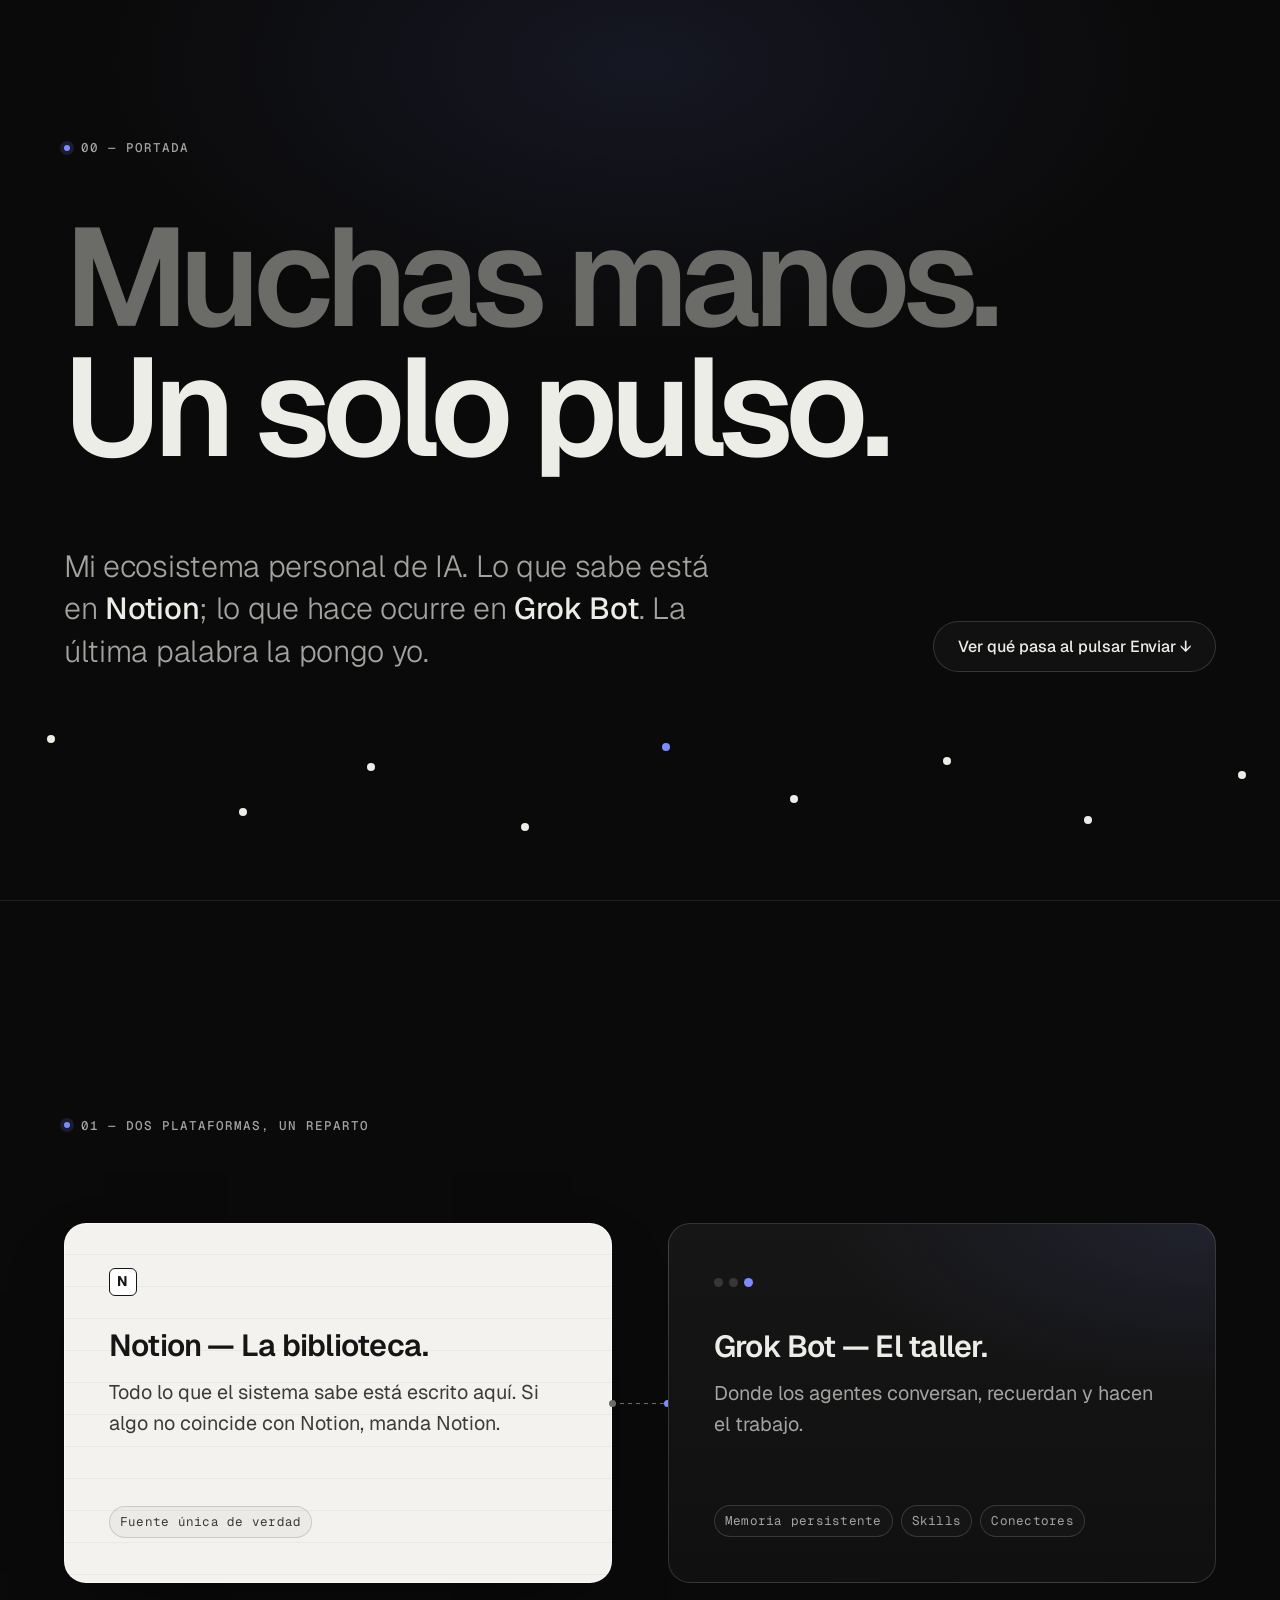
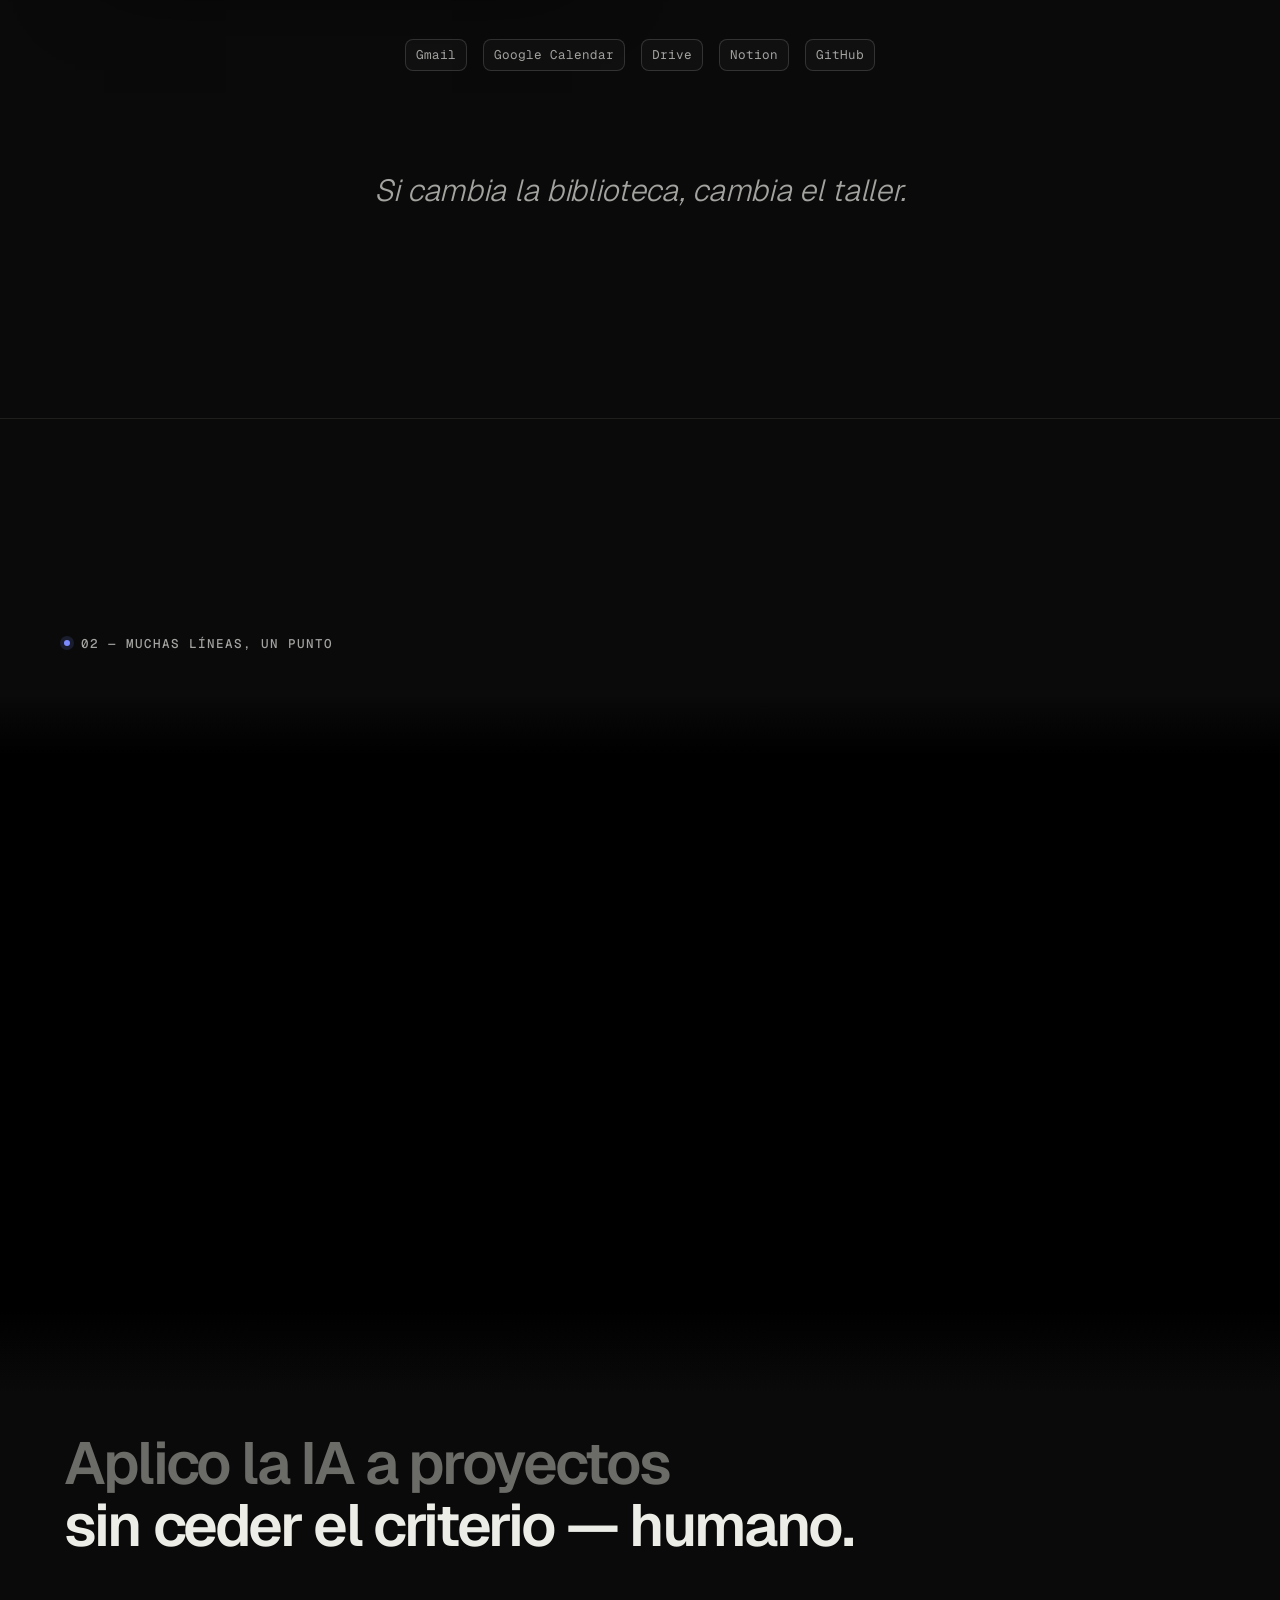
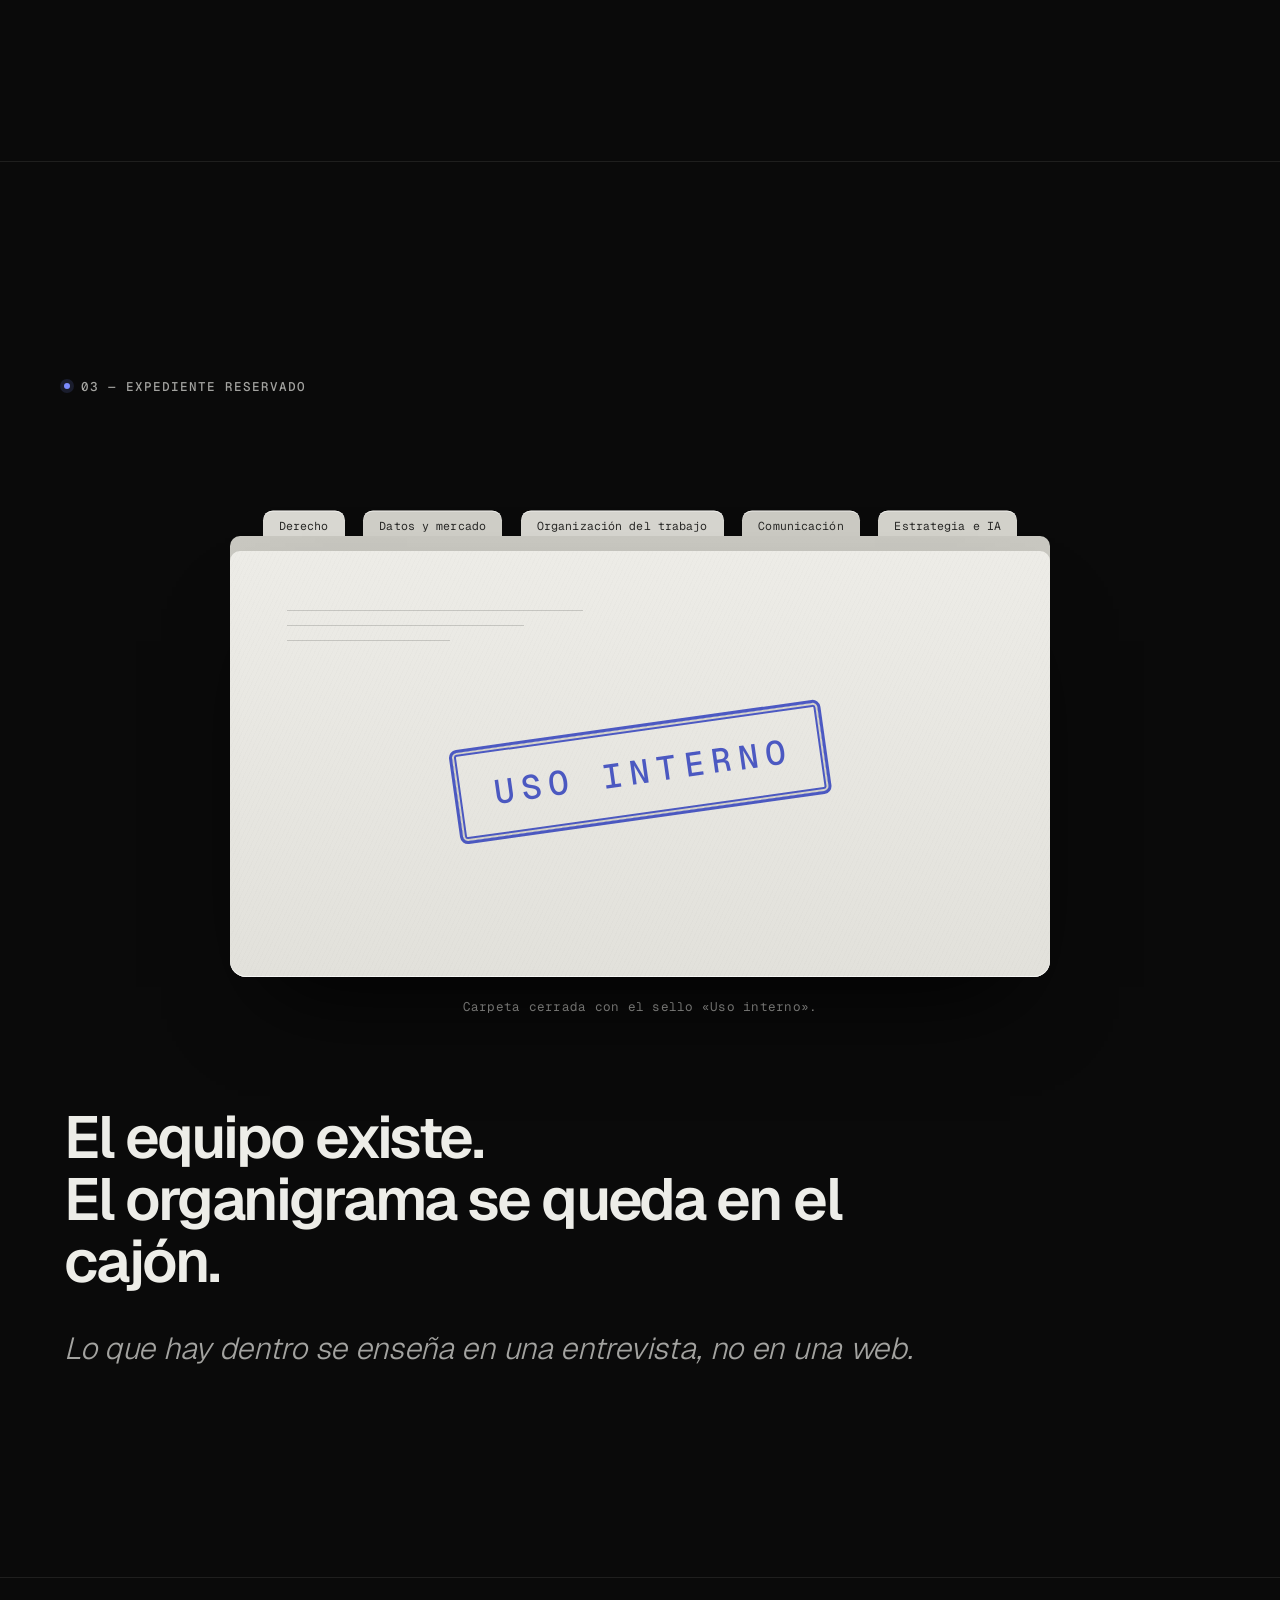
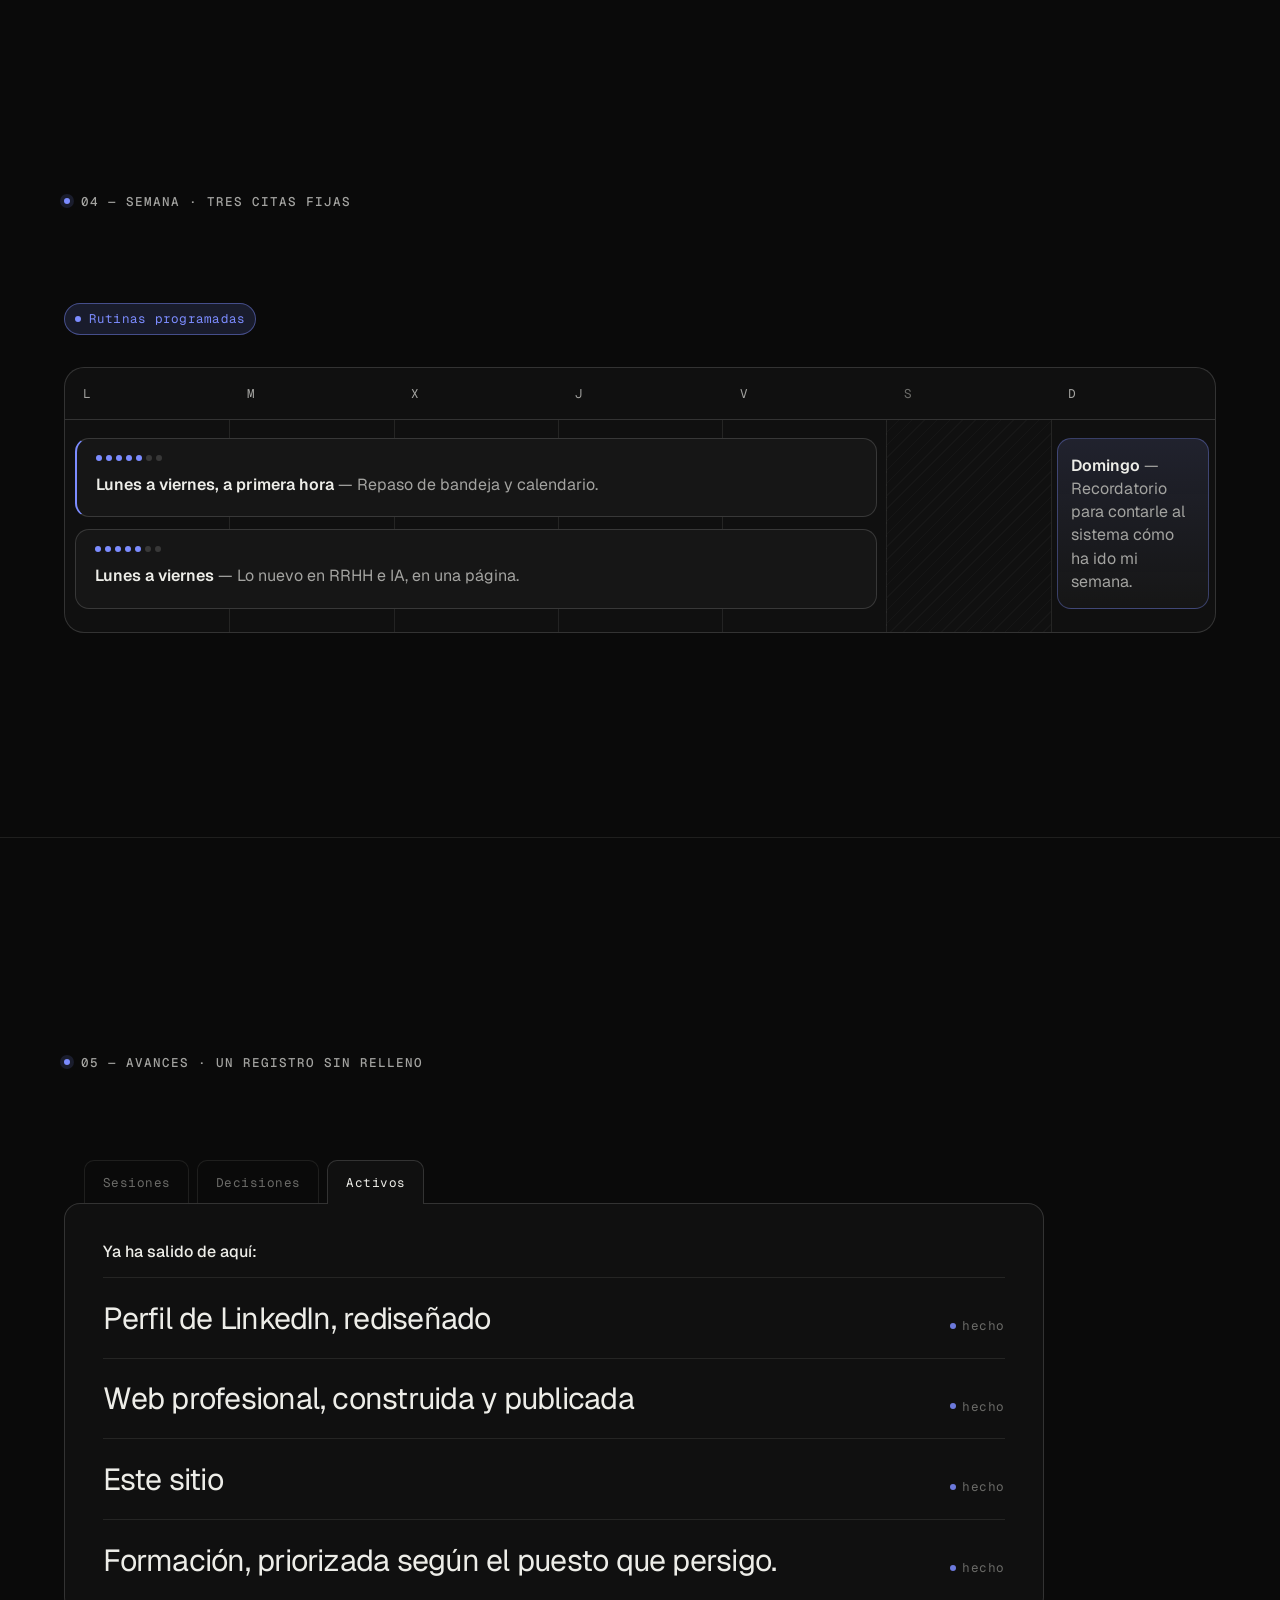
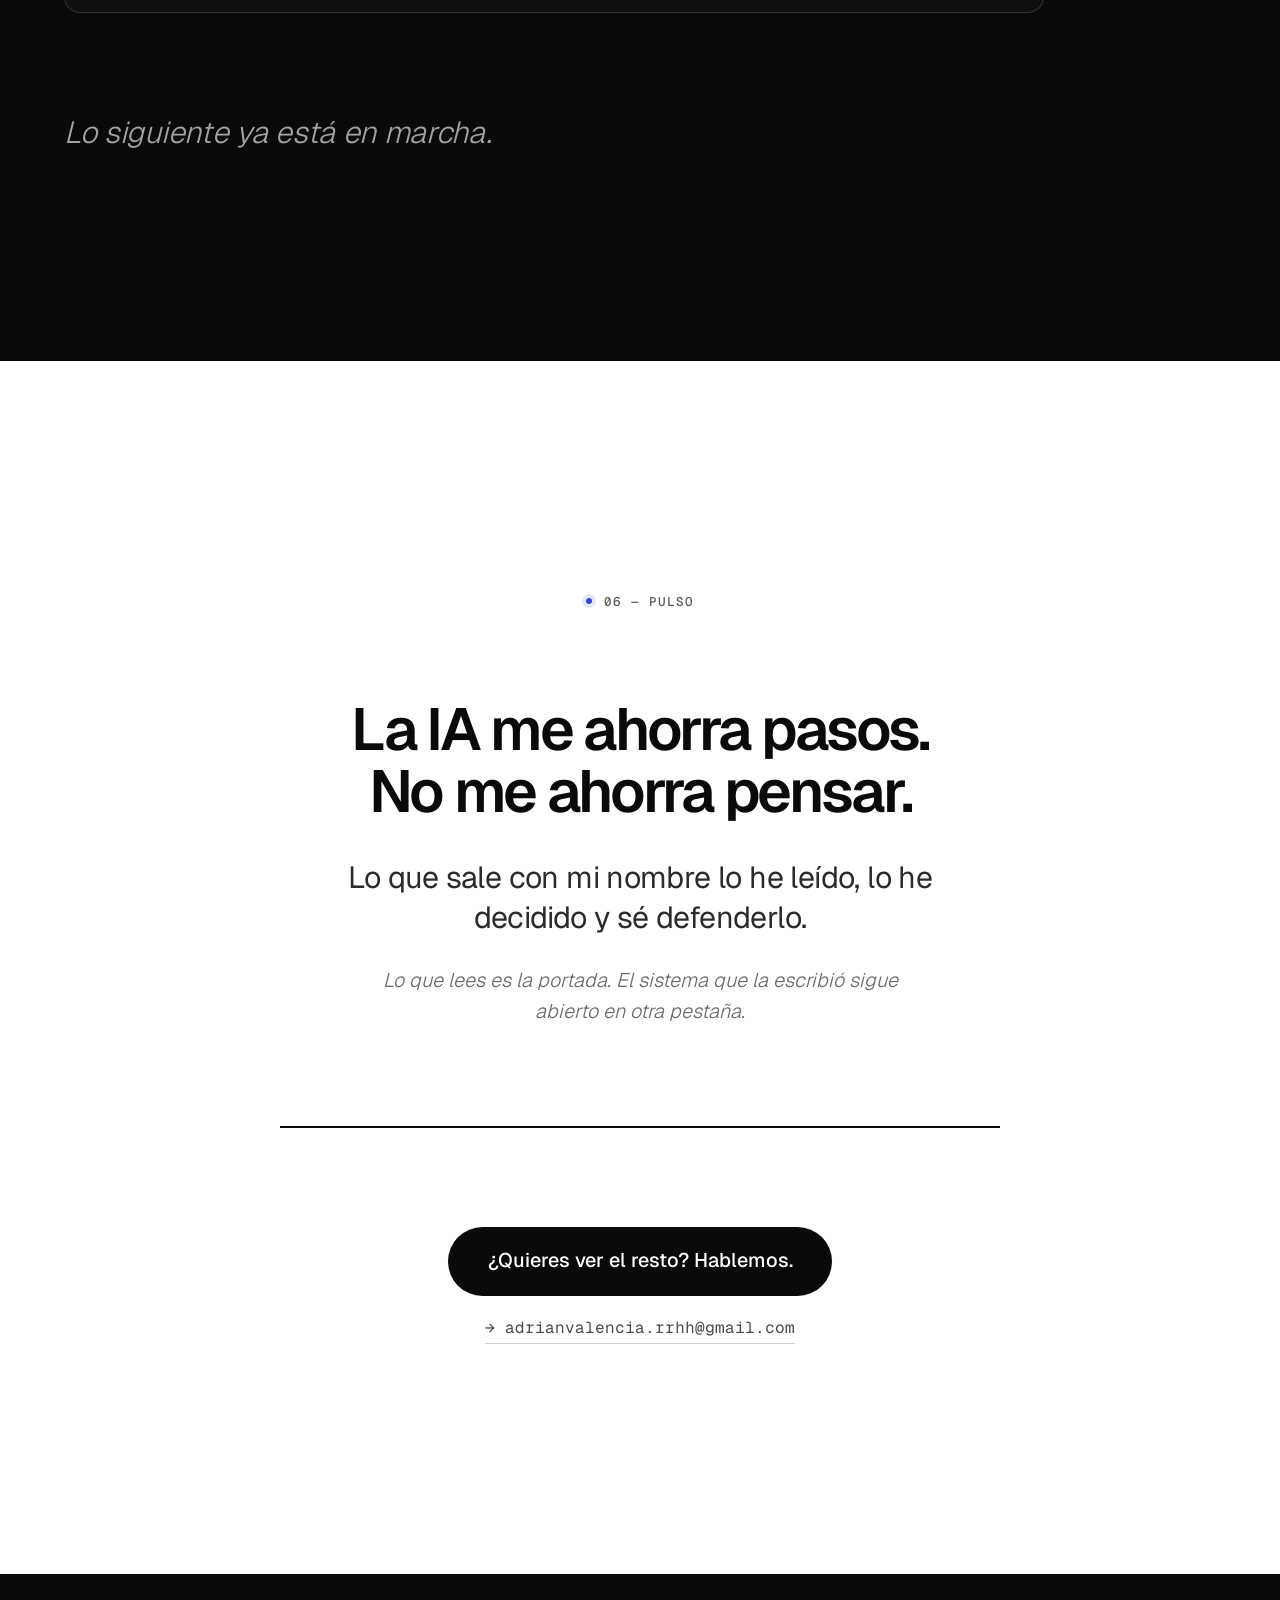
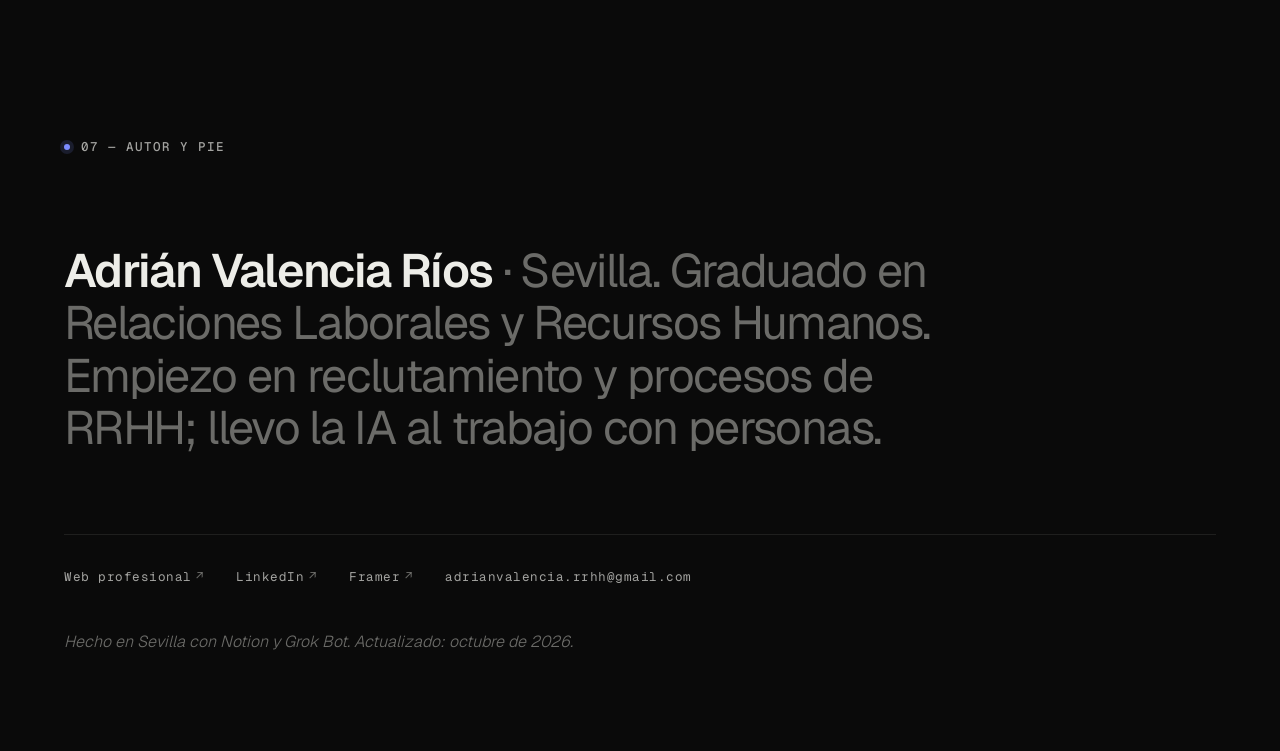
==== commit b97bc80e: "v4: v3 con nueva sección 02 visual (líneas de luz) Co-authored-by: Adrián Valencia Ríos <adrianvalen" ====
--- a/v4/index.html
+++ b/v4/index.html
@@ -72,118 +72,22 @@
       </div>
     </section>
 
-    <!-- 02 — Recorrido (redesigned: sticky stage + live state) -->
+    <!-- 02 — Criterio -->
     <section class="sec route" id="recorrido" aria-labelledby="h-route">
       <div class="wrap">
-        <h2 class="label reveal" id="h-route"><span class="label__dot" aria-hidden="true"></span><strong>02 — Recorrido · Lo que pasa después de pulsar Enviar</strong></h2>
-
-        <div class="flow reveal" data-flow>
-          <div class="flow__pin">
-            <figure class="composer" aria-label="Ejemplo">
-              <figcaption class="composer__label">Ejemplo:</figcaption>
-              <div class="composer__box">
-                <p class="composer__msg"><em class="typed">«¿Qué cambia en un contrato desde el 5 de octubre?»</em><span class="caret" aria-hidden="true"></span></p>
-                <span class="composer__send" aria-hidden="true">
-                  <svg viewBox="0 0 24 24" width="18" height="18" aria-hidden="true"><path d="M12 19V5M5 12l7-7 7 7" fill="none" stroke="currentColor" stroke-width="2" stroke-linecap="round" stroke-linejoin="round"/></svg>
-                </span>
-              </div>
-            </figure>
-
-            <div class="flow__meter" aria-hidden="true">
-              <span class="flow__meter-fill"></span>
-              <ol class="flow__ticks">
-                <li></li><li></li><li></li><li></li><li></li><li></li>
-              </ol>
-            </div>
-
-            <div class="flow__stage">
-              <ol class="flow__rail" role="list">
-                <li class="flow__step is-active" data-step="0">
-                  <button type="button" class="flow__hit" data-goto="0">
-                    <span class="flow__n" aria-hidden="true">01</span>
-                    <span class="flow__t"><strong>1 · Escribo.</strong> Una frase, sin destinatario.</span>
-                  </button>
-                  <p class="flow__live-m" data-kind="0"><em>La pregunta, tal cual.</em></p>
-                </li>
-                <li class="flow__step" data-step="1">
-                  <button type="button" class="flow__hit" data-goto="1">
-                    <span class="flow__n" aria-hidden="true">02</span>
-                    <span class="flow__t"><strong>2 · Se pesa.</strong> Cuánto esfuerzo pide y a quién le toca.</span>
-                  </button>
-                  <p class="flow__live-m" data-kind="1"><em>Normativa laboral reciente: le toca a quien conoce el terreno.</em></p>
-                </li>
-                <li class="flow__step" data-step="2">
-                  <button type="button" class="flow__hit" data-goto="2">
-                    <span class="flow__n" aria-hidden="true">03</span>
-                    <span class="flow__t"><strong>3 · Se encarga por escrito.</strong> Nadie empieza sin instrucciones completas.</span>
-                  </button>
-                  <p class="flow__live-m" data-kind="2"><em>Qué responder, con qué fuente y en qué formato.</em></p>
-                </li>
-                <li class="flow__step" data-step="3">
-                  <button type="button" class="flow__hit" data-goto="3">
-                    <span class="flow__n" aria-hidden="true">04</span>
-                    <span class="flow__t"><strong>4 · Entra quien sabe.</strong> Lee lo suyo en la biblioteca y se pone a ello. Si va para largo, sigue en segundo plano.</span>
-                  </button>
-                  <p class="flow__live-m" data-kind="3"><em>Busca la norma y su fecha.</em></p>
-                </li>
-                <li class="flow__step" data-step="4">
-                  <button type="button" class="flow__hit" data-goto="4">
-                    <span class="flow__n" aria-hidden="true">05</span>
-                    <span class="flow__t"><strong>5 · Llega el resultado.</strong> Uno solo, ordenado y listo para leer.</span>
-                  </button>
-                  <p class="flow__live-m" data-kind="4"><em>El RD 723/2026: la empresa tiene que explicar por escrito si usa algoritmos para decidir.</em></p>
-                </li>
-                <li class="flow__step" data-step="5">
-                  <button type="button" class="flow__hit" data-goto="5">
-                    <span class="flow__n" aria-hidden="true">06</span>
-                    <span class="flow__t"><strong>6 · Leo, corrijo, decido.</strong> Si hubo avance de verdad, queda anotado.</span>
-                  </button>
-                  <p class="flow__live-m" data-kind="5"><em>Lo convierto en una respuesta de 30 segundos para entrevistas.</em></p>
-                </li>
-              </ol>
-
-              <div class="flow__panel" aria-live="polite">
-                <p class="flow__kicker">Estado</p>
-                <p class="flow__thread-q"><em>«¿Qué cambia en un contrato desde el 5 de octubre?»</em></p>
-                <ol class="flow__thread">
-                  <li class="flow__entry is-shown is-on" data-live="0">
-                    <span class="flow__entry-n" aria-hidden="true">01</span>
-                    <p class="flow__entry-txt"><em>La pregunta, tal cual.</em></p>
-                  </li>
-                  <li class="flow__entry" data-live="1">
-                    <span class="flow__entry-n" aria-hidden="true">02</span>
-                    <p class="flow__entry-txt"><em>Normativa laboral reciente: le toca a quien conoce el terreno.</em></p>
-                  </li>
-                  <li class="flow__entry" data-live="2">
-                    <span class="flow__entry-n" aria-hidden="true">03</span>
-                    <p class="flow__entry-txt"><em>Qué responder, con qué fuente y en qué formato.</em></p>
-                  </li>
-                  <li class="flow__entry" data-live="3">
-                    <span class="flow__entry-n" aria-hidden="true">04</span>
-                    <p class="flow__entry-txt"><em>Busca la norma y su fecha.</em></p>
-                  </li>
-                  <li class="flow__entry" data-live="4">
-                    <span class="flow__entry-n" aria-hidden="true">05</span>
-                    <p class="flow__entry-txt"><em>El RD 723/2026: la empresa tiene que explicar por escrito si usa algoritmos para decidir.</em></p>
-                  </li>
-                  <li class="flow__entry flow__entry--mine" data-live="5">
-                    <span class="flow__entry-n" aria-hidden="true">06</span>
-                    <p class="flow__entry-txt"><em>Lo convierto en una respuesta de 30 segundos para entrevistas.</em></p>
-                  </li>
-                </ol>
-              </div>
-            </div>
-          </div>
-
-          <div class="flow__track" aria-hidden="true">
-            <div class="flow__mark" data-mark="0"></div>
-            <div class="flow__mark" data-mark="1"></div>
-            <div class="flow__mark" data-mark="2"></div>
-            <div class="flow__mark" data-mark="3"></div>
-            <div class="flow__mark" data-mark="4"></div>
-            <div class="flow__mark" data-mark="5"></div>
-          </div>
-        </div>
+        <h2 class="label reveal" id="h-route"><span class="label__dot" aria-hidden="true"></span><strong>02 — Muchas líneas, un punto</strong></h2>
+      </div>
+      <figure class="beam reveal">
+        <canvas class="beam__canvas" aria-hidden="true"></canvas>
+        <div class="beam__glow" aria-hidden="true"></div>
+        <span class="beam__line" aria-hidden="true"></span>
+        <p class="beam__tag beam__tag--lib" aria-hidden="true">Biblioteca</p>
+        <p class="beam__tag beam__tag--work" aria-hidden="true">Taller</p>
+        <p class="beam__tag beam__tag--me" aria-hidden="true">Criterio</p>
+        <figcaption class="beam__sr">Muchas líneas de luz, ordenadas a un lado y en movimiento al otro, se juntan en un solo punto.</figcaption>
+      </figure>
+      <div class="wrap">
+        <p class="beam__say reveal"><span>Aplico la IA a proyectos</span> <span>sin ceder el criterio — humano.</span></p>
       </div>
     </section>
 
@@ -256,10 +160,10 @@
           <div class="book__sheet">
             <p class="book__head"><strong>Ya ha salido de aquí:</strong></p>
             <ul class="book__rows">
-              <li><span class="row__name">Perfil de LinkedIn, rediseñado</span><span class="row__mark" aria-hidden="true"></span></li>
-              <li><span class="row__name">Web profesional, construida y publicada</span><span class="row__mark" aria-hidden="true"></span></li>
-              <li><span class="row__name">Este sitio</span><span class="row__mark" aria-hidden="true"></span></li>
-              <li><span class="row__name">Formación, priorizada según el puesto que persigo.</span><span class="row__mark" aria-hidden="true"></span></li>
+              <li><span class="row__name">Perfil de LinkedIn, rediseñado</span><span class="status"><i aria-hidden="true"></i>hecho</span></li>
+              <li><span class="row__name">Web profesional, construida y publicada</span><span class="status"><i aria-hidden="true"></i>hecho</span></li>
+              <li><span class="row__name">Este sitio</span><span class="status"><i aria-hidden="true"></i>hecho</span></li>
+              <li><span class="row__name">Formación, priorizada según el puesto que persigo.</span><span class="status"><i aria-hidden="true"></i>hecho</span></li>
             </ul>
           </div>
         </div>
@@ -269,7 +173,6 @@
 
     <!-- 06 — Pulso -->
     <section class="sec pulse" id="pulso" aria-labelledby="h-pulse">
-      <div class="pulse__bleed" aria-hidden="true"></div>
       <div class="wrap pulse__inner">
         <h2 class="label label--center reveal" id="h-pulse"><span class="label__dot" aria-hidden="true"></span><strong>06 — Pulso</strong></h2>
         <p class="pulse__big reveal">La IA me ahorra pasos. No me ahorra pensar.</p>
--- a/v4/style.css
+++ b/v4/style.css
@@ -1,15 +1,14 @@
-/* Gabinete v5 — craft upgrade from v3; Recorrido reimagined */
+/* Gabinete v3 — near-black, Geist + Geist Mono, one signal-blue accent */
 
 :root {
   --bg: #0A0A0A;
   --bg-2: #101010;
   --bg-3: #161616;
-  --bg-4: #1C1C1C;
   --ink: #EDEDE8;
   --ink-2: #A3A3A0;
   --ink-3: #6B6B68;
-  --hair: rgba(237, 237, 232, 0.08);
-  --hair-2: rgba(237, 237, 232, 0.15);
+  --hair: rgba(237, 237, 232, 0.09);
+  --hair-2: rgba(237, 237, 232, 0.16);
   --accent: #7C8CFF;
   --accent-ink: #3546D6;
   --accent-soft: rgba(124, 140, 255, 0.14);
@@ -21,10 +20,6 @@
   --ease: cubic-bezier(0.16, 1, 0.3, 1);
   --mono: 'Geist Mono', ui-monospace, SFMono-Regular, Menlo, monospace;
   --sans: 'Geist', ui-sans-serif, system-ui, -apple-system, 'Segoe UI', sans-serif;
-  --r-sm: 10px;
-  --r-md: 16px;
-  --r-lg: 22px;
-  --r-pill: 999px;
 
   --fs-xs: clamp(0.72rem, 0.69rem + 0.12vw, 0.8rem);
   --fs-s: clamp(0.9rem, 0.86rem + 0.18vw, 1rem);
@@ -35,7 +30,7 @@
 }
 
 *, *::before, *::after { box-sizing: border-box; }
-html { -webkit-text-size-adjust: 100%; scroll-behavior: auto; }
+html { -webkit-text-size-adjust: 100%; }
 html, body { margin: 0; background: var(--bg); color: var(--ink); }
 body {
   font-family: var(--sans);
@@ -47,9 +42,8 @@
   text-rendering: optimizeLegibility;
   overflow-x: clip;
 }
-h1, h2, h3, p, ul, ol, figure, button { margin: 0; padding: 0; }
+h1, h2, h3, p, ul, ol, figure { margin: 0; padding: 0; }
 ul, ol { list-style: none; }
-button { font: inherit; color: inherit; background: none; border: 0; cursor: pointer; text-align: left; }
 a { color: inherit; text-decoration: none; }
 strong { font-weight: 600; }
 em { font-style: italic; }
@@ -67,102 +61,75 @@
 .sec { position: relative; padding: var(--sec) 0; }
 .sec + .sec { border-top: 1px solid var(--hair); }
 
+/* progress */
 .progress { position: fixed; inset: 0 0 auto 0; height: 2px; z-index: 50; pointer-events: none; }
-.progress span {
-  display: block; height: 100%; width: 100%; background: var(--accent);
-  transform-origin: 0 50%; transform: scaleX(var(--sp, 0));
-}
-
+.progress span { display: block; height: 100%; width: 100%; background: var(--accent); transform-origin: 0 50%; transform: scaleX(var(--sp, 0)); }
+
+/* labels + chips */
 .label {
   display: inline-flex; align-items: flex-start; gap: 0.7rem;
   font-family: var(--mono); font-size: var(--fs-xs); font-weight: 400;
-  letter-spacing: 0.09em; text-transform: uppercase; color: var(--ink-2);
+  letter-spacing: 0.08em; text-transform: uppercase; color: var(--ink-2);
   margin-bottom: clamp(3rem, 7vw, 5.5rem);
 }
 .label strong { font-weight: 500; }
-.label__dot {
-  margin-top: 0.5em; width: 6px; height: 6px; border-radius: 50%;
-  background: var(--accent); box-shadow: 0 0 0 4px var(--accent-soft); flex: none;
-}
+.label__dot { margin-top: 0.5em; width: 6px; height: 6px; border-radius: 50%; background: var(--accent); box-shadow: 0 0 0 4px var(--accent-soft); flex: none; }
 .label--center { justify-content: center; }
 
 .chips { display: flex; flex-wrap: wrap; gap: 0.5rem; }
 .chip {
   display: inline-flex; align-items: center;
   font-family: var(--mono); font-size: var(--fs-xs); letter-spacing: 0.02em;
-  padding: 0.42em 0.8em; border-radius: var(--r-pill);
+  padding: 0.42em 0.8em; border-radius: 999px;
   border: 1px solid var(--hair-2); color: var(--ink-2); background: rgba(255,255,255,0.02);
   white-space: nowrap;
 }
 .chip--paper { border-color: rgba(0,0,0,0.14); color: #3a3a38; background: rgba(0,0,0,0.03); }
 .chip--accent { border-color: rgba(124,140,255,0.45); color: var(--accent); background: var(--accent-soft); }
-.chip--accent::before {
-  content: ""; width: 6px; height: 6px; border-radius: 50%;
-  background: var(--accent); margin-right: 0.6em; animation: blink 2.4s var(--ease) infinite;
-}
-
-.coda {
-  margin-top: clamp(3.5rem, 8vw, 6rem); text-align: center;
-  color: var(--ink-2); font-size: var(--fs-l); font-weight: 300; letter-spacing: -0.015em;
-}
+.chip--accent::before { content: ""; width: 6px; height: 6px; border-radius: 50%; background: var(--accent); margin-right: 0.6em; animation: blink 2.4s var(--ease) infinite; }
+
+.coda { margin-top: clamp(3.5rem, 8vw, 6rem); text-align: center; color: var(--ink-2); font-size: var(--fs-l); font-weight: 300; letter-spacing: -0.01em; }
 .coda--left { text-align: left; }
 
+/* buttons */
 .btn {
   display: inline-flex; align-items: center; justify-content: center; gap: 0.6em;
   font-family: var(--sans); font-size: var(--fs-s); font-weight: 500;
-  padding: 0.95em 1.5em; border-radius: var(--r-pill); line-height: 1.2;
-  transition: background .3s var(--ease), color .3s var(--ease), border-color .3s var(--ease), transform .3s var(--ease), box-shadow .3s var(--ease);
+  padding: 0.95em 1.5em; border-radius: 999px; line-height: 1.2;
+  transition: background .3s var(--ease), color .3s var(--ease), border-color .3s var(--ease), transform .3s var(--ease);
 }
 .btn--ghost { border: 1px solid var(--hair-2); color: var(--ink); background: rgba(255,255,255,0.03); }
-.btn--ghost:hover { border-color: var(--accent); background: var(--accent-soft); box-shadow: 0 0 0 4px var(--accent-soft); }
+.btn--ghost:hover { border-color: var(--accent); background: var(--accent-soft); }
 .btn--solid { background: #0A0A0A; color: #fff; padding: 1.15em 2em; font-size: var(--fs-m); }
 .btn--solid strong { font-weight: 500; }
 .btn--solid:hover { background: var(--accent-ink); transform: translateY(-1px); }
 
-.js .reveal {
-  opacity: 0; transform: translateY(18px);
-  transition: opacity 1s var(--ease), transform 1s var(--ease);
-  transition-delay: var(--d, 0ms);
-}
+/* reveal */
+.js .reveal { opacity: 0; transform: translateY(18px); transition: opacity 1s var(--ease), transform 1s var(--ease); transition-delay: var(--d, 0ms); }
 .js .reveal.is-in { opacity: 1; transform: none; }
 
 /* ---------- 00 hero ---------- */
-.hero {
-  min-height: 100vh; min-height: 100svh;
-  display: flex; flex-direction: column; justify-content: center;
-  padding: clamp(5rem, 10vh, 8rem) 0 0; overflow: hidden;
-}
+.hero { min-height: 100vh; min-height: 100svh; display: flex; flex-direction: column; justify-content: center; padding: clamp(5rem, 10vh, 8rem) 0 0; overflow: hidden; }
 .hero .label { margin-bottom: clamp(2rem, 6vh, 4rem); }
 .hero::before {
   content: ""; position: absolute; inset: -20% -10% auto -10%; height: 90%;
-  background: radial-gradient(50% 50% at 50% 30%, rgba(124,140,255,0.11), transparent 70%);
+  background: radial-gradient(50% 50% at 50% 30%, rgba(124,140,255,0.10), transparent 70%);
   pointer-events: none;
 }
 .hero__inner { position: relative; }
-.hero__title {
-  font-size: var(--fs-xxl); line-height: 0.93; letter-spacing: -0.058em;
-  font-weight: 600; margin-bottom: clamp(2.5rem, 6vw, 4.5rem);
-}
+.hero__title { font-size: var(--fs-xxl); line-height: 0.94; letter-spacing: -0.055em; font-weight: 600; margin-bottom: clamp(2.5rem, 6vw, 4.5rem); }
 .hero__title strong { font-weight: 600; }
 .hero__line { display: block; }
 .hero__line--a { color: var(--ink-3); }
 .hero__line--b { color: var(--ink); }
-.hero__foot {
-  display: grid; grid-template-columns: minmax(0, 1fr) auto;
-  align-items: end; gap: 2rem 4rem;
-}
-.hero__lede {
-  max-width: 34ch; font-size: var(--fs-l); line-height: 1.4;
-  color: var(--ink-2); font-weight: 300; letter-spacing: -0.012em;
-}
+.hero__foot { display: flex; align-items: flex-end; justify-content: space-between; gap: 2rem 4rem; flex-wrap: wrap; }
+.hero__lede { max-width: 34ch; font-size: var(--fs-l); line-height: 1.4; color: var(--ink-2); font-weight: 300; letter-spacing: -0.01em; }
 .hero__lede strong { color: var(--ink); font-weight: 500; }
 
+/* motif */
 .motif { position: relative; width: 100%; }
 .motif--hero { height: clamp(110px, 17vh, 170px); margin-top: clamp(1.5rem, 4vh, 3rem); }
-.motif__stage {
-  position: absolute; inset: 0; max-width: calc(var(--wrap) + var(--pad) * 2);
-  margin: 0 auto; padding: 0 var(--pad);
-}
+.motif__stage { position: absolute; inset: 0; max-width: calc(var(--wrap) + var(--pad) * 2); margin: 0 auto; padding: 0 var(--pad); }
 .motif--hero .motif__line {
   position: absolute; left: var(--pad); right: var(--pad); top: 50%; height: 2px; margin-top: -1px;
   background: var(--ink); transform-origin: 50% 50%;
@@ -179,32 +146,16 @@
 }
 .motif--hero i:nth-of-type(5) { background: var(--accent); }
 
-.motif--full {
-  height: 40px; display: flex; align-items: center;
-  margin: clamp(3rem, 7vw, 5rem) auto; max-width: 720px;
-}
-.motif--full .motif__line {
-  display: block; width: 100%; height: 2px; background: #0A0A0A;
-  transform-origin: 50% 50%; transform: scaleX(0);
-  transition: transform 1.6s var(--ease) .2s;
-}
+.motif--full { height: 40px; display: flex; align-items: center; margin: clamp(3rem, 7vw, 5rem) auto; max-width: 720px; }
+.motif--full .motif__line { display: block; width: 100%; height: 2px; background: #0A0A0A; transform-origin: 50% 50%; transform: scaleX(0); transition: transform 1.6s var(--ease) .2s; }
 .motif--full.is-in .motif__line, html:not(.js) .motif--full .motif__line { transform: scaleX(1); }
 
 /* ---------- 01 plataformas ---------- */
 .plat__grid { display: grid; grid-template-columns: 1fr 56px 1fr; align-items: stretch; }
-.panel {
-  position: relative; border-radius: var(--r-lg);
-  padding: clamp(1.75rem, 3.5vw, 3rem);
-  display: flex; flex-direction: column; gap: 2rem; min-height: 360px;
-  transition: transform .5s var(--ease), box-shadow .5s var(--ease);
-}
-.panel:hover { transform: translateY(-2px); }
+.panel { position: relative; border-radius: 22px; padding: clamp(1.75rem, 3.5vw, 3rem); display: flex; flex-direction: column; gap: 2rem; min-height: 360px; }
 .panel__top { display: flex; align-items: center; height: 28px; }
 .panel__text { font-size: var(--fs-m); line-height: 1.55; flex: 1; max-width: 36ch; }
-.panel__name {
-  display: block; font-size: var(--fs-l); line-height: 1.15;
-  letter-spacing: -0.028em; font-weight: 600; margin-bottom: 0.9rem;
-}
+.panel__name { display: block; font-size: var(--fs-l); line-height: 1.15; letter-spacing: -0.025em; font-weight: 600; margin-bottom: 0.9rem; }
 .panel--paper {
   background:
     repeating-linear-gradient(to bottom, transparent 0 31px, rgba(0,0,0,0.045) 31px 32px),
@@ -213,231 +164,66 @@
   box-shadow: 0 30px 80px -40px rgba(0,0,0,0.8), inset 0 0 0 1px rgba(255,255,255,0.6);
 }
 .panel--paper .panel__name { color: var(--paper-ink); }
-.panel__glyph {
-  display: inline-grid; place-items: center; width: 28px; height: 28px;
-  border: 1.5px solid #151515; border-radius: 6px; font-weight: 700; font-size: 14px;
-  color: #151515; background: #fff;
-}
+.panel__glyph { display: inline-grid; place-items: center; width: 28px; height: 28px; border: 1.5px solid #151515; border-radius: 6px; font-weight: 700; font-size: 14px; color: #151515; background: #fff; }
 .panel--screen {
   background:
-    radial-gradient(120% 80% at 100% 0%, rgba(124,140,255,0.12), transparent 60%),
-    linear-gradient(165deg, var(--bg-4), var(--bg-2));
+    radial-gradient(120% 80% at 100% 0%, rgba(124,140,255,0.10), transparent 60%),
+    linear-gradient(var(--bg-3), var(--bg-2));
   border: 1px solid var(--hair-2);
   color: var(--ink-2);
-  box-shadow: 0 30px 80px -48px rgba(124,140,255,0.35);
 }
 .panel--screen .panel__name { color: var(--ink); }
 .panel__lights { display: inline-flex; gap: 6px; }
 .panel__lights i { width: 9px; height: 9px; border-radius: 50%; background: var(--hair-2); }
 .panel__lights i:last-child { background: var(--accent); }
 .plat__bridge { position: relative; }
-.plat__bridge span {
-  position: absolute; left: 0; right: 0; top: 50%; height: 1px;
-  background: repeating-linear-gradient(90deg, var(--ink-3) 0 4px, transparent 4px 8px);
-}
-.plat__bridge span::before, .plat__bridge span::after {
-  content: ""; position: absolute; top: -3px; width: 7px; height: 7px;
-  border-radius: 50%; background: var(--ink-3);
-}
+.plat__bridge span { position: absolute; left: 0; right: 0; top: 50%; height: 1px; background: repeating-linear-gradient(90deg, var(--ink-3) 0 4px, transparent 4px 8px); }
+.plat__bridge span::before, .plat__bridge span::after { content: ""; position: absolute; top: -3px; width: 7px; height: 7px; border-radius: 50%; background: var(--ink-3); }
 .plat__bridge span::before { left: -3px; }
 .plat__bridge span::after { right: -3px; background: var(--accent); }
 
-.connectors {
-  display: flex; flex-wrap: wrap; justify-content: center; align-items: center;
-  gap: 0.5rem; margin-top: clamp(2.5rem, 5vw, 3.5rem);
-}
-.connectors li:not(.sep) {
-  font-family: var(--mono); font-size: var(--fs-xs); color: var(--ink-2);
-  padding: 0.4em 0.8em; border: 1px solid var(--hair-2); border-radius: 8px; background: var(--bg-2);
-  transition: border-color .3s var(--ease), color .3s var(--ease);
-}
-.connectors li:not(.sep):hover { border-color: var(--accent); color: var(--ink); }
+.connectors { display: flex; flex-wrap: wrap; justify-content: center; align-items: center; gap: 0.5rem; margin-top: clamp(2.5rem, 5vw, 3.5rem); }
+.connectors li:not(.sep) { font-family: var(--mono); font-size: var(--fs-xs); color: var(--ink-2); padding: 0.4em 0.8em; border: 1px solid var(--hair-2); border-radius: 8px; background: var(--bg-2); }
 .connectors .sep, .book__tabs .sep { font-size: 0; width: 0; overflow: hidden; }
 
-/* ---------- 02 recorrido — sticky stage ---------- */
-.route { padding-bottom: clamp(4rem, 8vw, 6rem); }
-.flow { position: relative; }
-
-.flow__pin {
-  position: sticky; top: 0.75rem; z-index: 2;
-  padding: 0.5rem 0 1.25rem;
-  background: linear-gradient(180deg, var(--bg) 72%, rgba(10,10,10,0.92) 100%);
-  display: flex; flex-direction: column; gap: 1rem;
-}
-
-.composer { max-width: none; margin: 0; }
-.composer__label {
-  font-family: var(--mono); font-size: var(--fs-xs); text-transform: uppercase;
-  letter-spacing: 0.08em; color: var(--ink-3); margin-bottom: 0.55rem;
-}
-.composer__box {
-  display: flex; align-items: flex-end; gap: 1rem;
-  padding: 0.95rem 1rem 0.95rem 1.3rem; border-radius: 18px;
-  background: var(--bg-2); border: 1px solid var(--hair-2);
-  box-shadow:
-    0 0 0 1px rgba(255,255,255,0.02),
-    0 20px 50px -36px rgba(124,140,255,0.4);
-  transition: border-color .5s var(--ease), box-shadow .5s var(--ease);
-}
-.composer.is-sent .composer__box {
-  border-color: rgba(124,140,255,0.35);
-  box-shadow: 0 0 0 1px rgba(124,140,255,0.12), 0 20px 50px -30px rgba(124,140,255,0.5);
-}
-.composer__msg {
-  flex: 1; font-size: clamp(1.1rem, 0.98rem + 0.55vw, 1.45rem);
-  line-height: 1.35; letter-spacing: -0.018em; color: var(--ink); padding: 0.2rem 0;
-}
-.composer__msg em { font-style: italic; font-weight: 400; }
-.caret {
-  display: inline-block; width: 2px; height: 1.05em; margin-left: 3px;
-  vertical-align: -0.15em; background: var(--accent); animation: blink 1s steps(1) infinite;
-}
-.composer__send {
-  flex: none; display: grid; place-items: center; width: 38px; height: 38px;
-  border-radius: 50%; background: var(--hair); color: var(--ink-3);
-  transition: background .5s var(--ease), color .5s var(--ease), transform .5s var(--ease);
-}
-.composer.is-sent .composer__send { background: var(--accent); color: #0A0A0A; transform: scale(1.04); }
-.composer.is-sent .caret { opacity: 0; animation: none; }
-.js .typed .w { opacity: 0.12; transition: opacity .25s linear; }
-.js .typed .w.on { opacity: 1; }
-
-.flow__meter {
-  position: relative; height: 2px; border-radius: 2px;
-  background: var(--hair); margin: 0.1rem 0 0.2rem;
-}
-.flow__meter-fill {
-  display: block; height: 100%; width: calc(var(--flow-p, 0) * 100%);
-  background: linear-gradient(90deg, var(--accent), #A8B3FF);
-  border-radius: 2px; transition: width .15s linear;
-}
-.flow__ticks {
-  position: absolute; inset: -4px 0 auto; display: flex; justify-content: space-between;
-  pointer-events: none;
-}
-.flow__ticks li {
-  width: 10px; height: 10px; border-radius: 50%;
-  background: var(--bg-3); border: 1px solid var(--ink-3);
-  transform: translateY(-3px);
-  transition: background .35s var(--ease), border-color .35s var(--ease), box-shadow .35s var(--ease);
-}
-.flow[data-active="0"] .flow__ticks li:nth-child(1),
-.flow[data-active="1"] .flow__ticks li:nth-child(-n+2),
-.flow[data-active="2"] .flow__ticks li:nth-child(-n+3),
-.flow[data-active="3"] .flow__ticks li:nth-child(-n+4),
-.flow[data-active="4"] .flow__ticks li:nth-child(-n+5),
-.flow[data-active="5"] .flow__ticks li {
-  background: var(--accent); border-color: var(--accent);
-  box-shadow: 0 0 0 3px var(--accent-soft);
-}
-
-.flow__stage {
-  display: grid; grid-template-columns: minmax(0, 1.05fr) minmax(0, 0.95fr);
-  gap: clamp(1rem, 2.5vw, 2rem); align-items: start;
-}
-
-.flow__live-m { display: none; }
-
-.flow__rail {
-  display: flex; flex-direction: column; gap: 0.15rem;
-  padding: 0.25rem 0; border-radius: 0;
-  background: none; border: 0; overflow: visible; max-height: none;
-}
-.flow__step { border-radius: 0; }
-.flow__hit {
-  display: grid; grid-template-columns: 2.2rem minmax(0, 1fr); gap: 0.7rem;
-  width: 100%; padding: 0.7rem 0.85rem 0.7rem 0.75rem; border-radius: 0 10px 10px 0;
-  color: var(--ink-3);
-  border-left: 2px solid transparent;
-  transition: background .3s var(--ease), color .3s var(--ease), border-color .3s var(--ease);
-}
-.flow__hit:hover { background: rgba(255,255,255,0.025); color: var(--ink-2); }
-.flow__n {
-  font-family: var(--mono); font-size: var(--fs-xs); letter-spacing: 0.06em;
-  padding-top: 0.15em; color: inherit;
-}
-.flow__t {
-  font-size: clamp(0.9rem, 0.84rem + 0.2vw, 1.02rem); line-height: 1.4; color: inherit;
-}
-.flow__t strong {
-  display: block; color: inherit; font-size: clamp(1rem, 0.92rem + 0.35vw, 1.2rem);
-  letter-spacing: -0.022em; line-height: 1.2; margin-bottom: 0.15rem; font-weight: 600;
-}
-.flow__step.is-active .flow__hit {
-  background: rgba(124,140,255,0.07);
-  border-left-color: var(--accent);
-  color: var(--ink-2);
-  box-shadow: none;
-}
-.flow__step.is-active .flow__n { color: var(--accent); }
-.flow__step.is-active .flow__t strong { color: var(--ink); }
-.flow__step.is-done .flow__n { color: var(--accent); opacity: 0.65; }
-.flow__step.is-done .flow__t strong { color: var(--ink-2); }
-.flow__step.is-done .flow__hit { border-left-color: rgba(124,140,255,0.28); }
-
-.flow__panel {
-  position: relative; display: flex; flex-direction: column; gap: 0.85rem;
-  padding: 1.15rem 1.25rem 1.25rem;
-  border-radius: var(--r-md);
-  background: var(--bg-2);
-  border: 1px solid var(--hair-2);
-  box-shadow: none;
-  min-height: 0;
-  align-self: start;
-}
-.flow__kicker {
-  font-family: var(--mono); font-size: var(--fs-xs); letter-spacing: 0.1em;
-  text-transform: uppercase; color: var(--ink-3); margin: 0;
-}
-.flow__thread-q {
-  font-size: clamp(0.98rem, 0.92rem + 0.25vw, 1.12rem);
-  line-height: 1.4; letter-spacing: -0.015em; color: var(--ink);
-  padding-bottom: 0.85rem; border-bottom: 1px solid var(--hair);
-}
-.flow__thread-q em { font-weight: 400; font-style: italic; }
-.flow__thread { display: flex; flex-direction: column; gap: 0.55rem; margin: 0; padding: 0; }
-.flow__entry {
-  display: none; grid-template-columns: 2rem minmax(0, 1fr); gap: 0.65rem;
-  align-items: start; opacity: 0;
-}
-.flow__entry.is-shown {
-  display: grid; opacity: 0.42;
-  transition: opacity .35s var(--ease);
-}
-.flow__entry.is-on { opacity: 1; }
-.flow__entry-n {
-  font-family: var(--mono); font-size: var(--fs-xs); letter-spacing: 0.06em;
-  color: var(--ink-3); padding-top: 0.2em;
-}
-.flow__entry.is-on .flow__entry-n { color: var(--accent); }
-.flow__entry-txt {
-  font-size: clamp(0.98rem, 0.92rem + 0.28vw, 1.12rem);
-  line-height: 1.4; letter-spacing: -0.015em; color: var(--ink-2);
-}
-.flow__entry.is-on .flow__entry-txt { color: var(--ink); }
-.flow__entry-txt em { font-weight: 300; font-style: italic; }
-.flow__entry--mine.is-shown .flow__entry-txt {
-  background: transparent; color: var(--ink-2);
-}
-.flow__entry--mine.is-on .flow__entry-txt {
-  color: #111; background: var(--ink);
-  border-radius: 14px 14px 5px 14px;
-  padding: 0.75rem 0.95rem;
-}
-.flow__entry--mine.is-on .flow__entry-txt em { font-weight: 400; }
-.flow__entry--mine.is-on .flow__entry-n { color: var(--accent); }
-
-.flow__track { position: relative; pointer-events: none; }
-.flow__mark { height: 58vh; }
-.flow__mark:last-child { height: 95vh; }
+/* ---------- 02 criterio ---------- */
+#recorrido .label { margin-bottom: clamp(1.5rem, 3vw, 2.5rem); }
+#recorrido .beam { position: relative; margin: 0; height: clamp(540px, 78vh, 820px); overflow: hidden; touch-action: pan-y; -webkit-tap-highlight-color: transparent; }
+#recorrido .beam__canvas { position: absolute; inset: 0; width: 100%; height: 100%; display: block; }
+#recorrido .beam::after { content: ""; position: absolute; inset: 0; pointer-events: none; background: linear-gradient(to bottom, var(--bg), transparent 9%, transparent 88%, var(--bg)); }
+html:not(.js) #recorrido .beam { background: radial-gradient(40% 55% at 50% 32%, rgba(124,140,255,0.28), transparent 70%), var(--bg); }
+#recorrido .beam__glow {
+  position: absolute; left: 50%; top: 30%; width: 560px; height: 560px; margin: -280px 0 0 -280px; border-radius: 50%;
+  background: radial-gradient(closest-side, rgba(214,220,255,0.50), rgba(124,140,255,0.16) 32%, rgba(124,140,255,0.04) 62%, transparent 100%);
+  mix-blend-mode: screen; pointer-events: none; opacity: 0; will-change: transform, opacity;
+}
+#recorrido .beam__line { position: absolute; left: 50%; top: 0; width: 1px; height: 30%; background: linear-gradient(to top, rgba(237,237,232,0.9), rgba(237,237,232,0)); opacity: 0; pointer-events: none; }
+#recorrido .beam__tag {
+  position: absolute; z-index: 1; display: inline-flex; align-items: center; gap: 0.65em; margin: 0;
+  font-family: var(--mono); font-size: var(--fs-xs); letter-spacing: 0.08em; text-transform: uppercase; color: var(--ink-2);
+  opacity: 0; transition: opacity 1.2s var(--ease); pointer-events: none; white-space: nowrap;
+}
+#recorrido .beam__tag::before { content: ""; width: 6px; height: 6px; border-radius: 50%; flex: none; }
+#recorrido .beam__tag--lib { left: var(--pad); bottom: 14%; }
+#recorrido .beam__tag--lib::before { background: var(--ink); }
+#recorrido .beam__tag--work { right: var(--pad); bottom: 14%; }
+#recorrido .beam__tag--work::before { background: var(--accent); box-shadow: 0 0 0 4px var(--accent-soft); }
+#recorrido .beam__tag--me { left: 50%; top: 30%; transform: translate(22px, -50%); color: var(--ink); }
+#recorrido .beam__tag--me::before { display: none; }
+#recorrido .beam.is-lit .beam__tag { opacity: 1; }
+#recorrido .beam__sr { position: absolute; width: 1px; height: 1px; padding: 0; margin: -1px; overflow: hidden; clip: rect(0 0 0 0); white-space: nowrap; border: 0; }
+#recorrido .beam__say { margin-top: clamp(1.5rem, 3vw, 2.5rem); font-size: var(--fs-xl); line-height: 1.05; letter-spacing: -0.04em; font-weight: 600; max-width: 22ch; }
+#recorrido .beam__say span { display: block; }
+#recorrido .beam__say span:first-child { color: var(--ink-3); }
+@media (max-width: 700px) {
+  #recorrido .beam { height: clamp(480px, 72svh, 620px); }
+  #recorrido .beam__tag--lib, #recorrido .beam__tag--work { bottom: 10%; }
+  #recorrido .beam__glow { width: 380px; height: 380px; margin: -190px 0 0 -190px; }
+}
 
 /* ---------- 03 expediente ---------- */
 .folder { position: relative; max-width: 820px; margin: 0 auto; padding-top: 3.25rem; }
-.folder__tabs {
-  position: absolute; top: 0; left: 4%; right: 4%;
-  display: flex; gap: 6px; justify-content: space-between; align-items: flex-end;
-  height: 3.6rem; z-index: 1;
-}
+.folder__tabs { position: absolute; top: 0; left: 4%; right: 4%; display: flex; gap: 6px; justify-content: space-between; align-items: flex-end; height: 3.6rem; z-index: 1; }
 .folder__tabs li {
   flex: 0 1 auto; min-width: 0; white-space: nowrap;
   font-family: var(--mono); font-size: 0.72rem; line-height: 1.25; letter-spacing: 0.01em;
@@ -452,22 +238,16 @@
 .folder__tabs li:nth-child(3) { background: #D6D5CF; }
 .folder__tabs li:nth-child(4) { background: #CBCAC3; }
 .folder__tabs li:nth-child(5) { background: #D3D2CB; }
-.folder__tabs li:hover, .folder__tabs li:focus-visible { transform: translateY(0.15rem); background: #E8E7E2; }
+.folder__tabs li:hover, .folder__tabs li:focus-visible { transform: translateY(0.2rem); background: #E8E7E2; }
 .folder__body { position: relative; aspect-ratio: 16 / 8.6; z-index: 2; }
-.folder__back {
-  position: absolute; inset: 0; border-radius: 10px 10px 16px 16px;
-  background: linear-gradient(180deg, #C9C8C1, #B9B8B1);
-}
+.folder__back { position: absolute; inset: 0; border-radius: 10px 10px 16px 16px; background: linear-gradient(180deg, #C9C8C1, #B9B8B1); }
 .folder__front {
   position: absolute; inset: 0.9rem 0 0 0; border-radius: 10px 10px 16px 16px;
   background: linear-gradient(180deg, #EDECE7, #E2E1DB);
   box-shadow: 0 -1px 0 rgba(255,255,255,0.7) inset, 0 50px 90px -40px rgba(0,0,0,0.9);
   overflow: hidden;
 }
-.folder__front::before {
-  content: ""; position: absolute; inset: 0;
-  background: repeating-linear-gradient(115deg, transparent 0 3px, rgba(0,0,0,0.012) 3px 4px);
-}
+.folder__front::before { content: ""; position: absolute; inset: 0; background: repeating-linear-gradient(115deg, transparent 0 3px, rgba(0,0,0,0.012) 3px 4px); }
 .folder__rule { position: absolute; left: 7%; top: 14%; width: 36%; display: grid; gap: 14px; }
 .folder__rule i { height: 1px; background: rgba(0,0,0,0.16); }
 .folder__rule i:nth-child(2) { width: 80%; }
@@ -476,64 +256,33 @@
   position: absolute; left: 50%; top: 52%;
   transform: translate(-50%, -50%) rotate(-8deg);
   font-family: var(--mono); font-weight: 500; text-transform: uppercase;
-  font-size: clamp(1rem, 0.6rem + 2.2vw, 2.1rem); letter-spacing: 0.22em;
-  padding: 0.55em 0.9em 0.55em 1.1em;
+  font-size: clamp(1rem, 0.6rem + 2.2vw, 2.1rem); letter-spacing: 0.22em; padding: 0.55em 0.9em 0.55em 1.1em;
   color: var(--accent-ink); border: 3px solid currentColor; border-radius: 8px;
   box-shadow: inset 0 0 0 2px #E7E6E0, inset 0 0 0 4px currentColor;
   opacity: 0.85; mix-blend-mode: multiply; white-space: nowrap;
 }
-.folder__cap {
-  margin-top: 1.25rem; text-align: center; font-family: var(--mono);
-  font-size: var(--fs-xs); color: var(--ink-2); letter-spacing: 0.02em;
-}
-.statement {
-  margin-top: clamp(3.5rem, 7vw, 6rem); font-size: var(--fs-xl);
-  line-height: 1.05; letter-spacing: -0.042em; max-width: 24ch;
-}
+.folder__cap { margin-top: 1.25rem; text-align: center; font-family: var(--mono); font-size: var(--fs-xs); color: var(--ink-2); letter-spacing: 0.02em; }
+.statement { margin-top: clamp(3.5rem, 7vw, 6rem); font-size: var(--fs-xl); line-height: 1.05; letter-spacing: -0.04em; max-width: 24ch; }
 .statement strong { font-weight: 600; }
 .statement strong > span { display: block; }
 .file .coda { margin-top: 2rem; }
 
 /* ---------- 04 semana ---------- */
 .week .chip--accent { margin-bottom: 2rem; }
-.cal {
-  position: relative; display: grid; grid-template-columns: repeat(7, minmax(0, 1fr));
-  grid-template-rows: auto 1fr; border: 1px solid var(--hair-2); border-radius: 20px;
-  overflow: hidden; background: var(--bg-2);
-}
+.cal { position: relative; display: grid; grid-template-columns: repeat(7, minmax(0, 1fr)); grid-template-rows: auto 1fr; border: 1px solid var(--hair-2); border-radius: 20px; overflow: hidden; background: var(--bg-2); }
 .cal__days { grid-column: 1 / -1; grid-row: 1; display: grid; grid-template-columns: subgrid; border-bottom: 1px solid var(--hair-2); }
-.cal__days span {
-  font-family: var(--mono); font-size: var(--fs-xs); color: var(--ink-2);
-  padding: 1rem 1.1rem; letter-spacing: 0.08em;
-}
+.cal__days span { font-family: var(--mono); font-size: var(--fs-xs); color: var(--ink-2); padding: 1rem 1.1rem; letter-spacing: 0.08em; }
 .cal__days .is-off { color: var(--ink-3); }
 .cal__cols { grid-column: 1 / -1; grid-row: 2; display: grid; grid-template-columns: subgrid; }
 .cal__cols i { border-left: 1px solid var(--hair); }
 .cal__cols i:first-child { border-left: 0; }
-.cal__cols i:nth-child(6) {
-  background: repeating-linear-gradient(135deg, transparent 0 8px, rgba(255,255,255,0.025) 8px 9px);
-}
-.cal__items {
-  grid-column: 1 / -1; grid-row: 2; display: grid; grid-template-columns: subgrid;
-  grid-template-rows: auto auto; gap: 0.75rem 0; padding: 1.1rem 0 1.4rem;
-}
-.routine {
-  overflow-wrap: break-word; hyphens: auto; margin: 0 0.6rem;
-  padding: 1rem 1.2rem 1.15rem; border-radius: 14px;
-  border: 1px solid var(--hair-2); background: var(--bg-3);
-  font-size: var(--fs-s); color: var(--ink-2); line-height: 1.45;
-  transition: border-color .3s var(--ease), transform .3s var(--ease);
-}
-.routine:hover { border-color: rgba(124,140,255,0.35); transform: translateY(-1px); }
+.cal__cols i:nth-child(6) { background: repeating-linear-gradient(135deg, transparent 0 8px, rgba(255,255,255,0.025) 8px 9px); }
+.cal__items { grid-column: 1 / -1; grid-row: 2; display: grid; grid-template-columns: subgrid; grid-template-rows: auto auto; gap: 0.75rem 0; padding: 1.1rem 0 1.4rem; }
+.routine { overflow-wrap: break-word; hyphens: auto; margin: 0 0.6rem; padding: 1rem 1.2rem 1.15rem; border-radius: 14px; border: 1px solid var(--hair-2); background: var(--bg-3); font-size: var(--fs-s); color: var(--ink-2); line-height: 1.45; }
 .routine strong { color: var(--ink); font-weight: 600; }
 .routine--a { grid-column: 1 / 6; grid-row: 1; border-left: 2px solid var(--accent); }
 .routine--b { grid-column: 1 / 6; grid-row: 2; }
-.routine--c {
-  margin: 0 0.4rem; padding: 0.95rem 0.8rem; grid-column: 7 / 8; grid-row: 1 / 3;
-  align-self: stretch;
-  background: linear-gradient(180deg, rgba(124,140,255,0.10), transparent), var(--bg-3);
-  border-color: rgba(124,140,255,0.35);
-}
+.routine--c { margin: 0 0.4rem; padding: 0.95rem 0.8rem; grid-column: 7 / 8; grid-row: 1 / 3; align-self: stretch; background: linear-gradient(180deg, rgba(124,140,255,0.10), transparent), var(--bg-3); border-color: rgba(124,140,255,0.35); }
 .routine__days { display: flex; gap: 4px; margin-bottom: 0.75rem; }
 .routine__days i { width: 6px; height: 6px; border-radius: 50%; background: var(--hair-2); }
 .routine__days i.on { background: var(--accent); }
@@ -542,86 +291,37 @@
 /* ---------- 05 avances ---------- */
 .book { max-width: 980px; }
 .book__tabs { display: flex; gap: 4px; padding-left: 1.25rem; }
-.book__tabs li:not(.sep) {
-  font-family: var(--mono); font-size: var(--fs-xs); letter-spacing: 0.04em; color: var(--ink-3);
-  padding: 0.7rem 1.1rem; border: 1px solid var(--hair); border-bottom: 0;
-  border-radius: 10px 10px 0 0; background: transparent;
-}
-.book__tabs li.is-active {
-  color: var(--ink); background: var(--bg-2); border-color: var(--hair-2); position: relative;
-}
-.book__tabs li.is-active::after {
-  content: ""; position: absolute; left: 0; right: 0; bottom: -1px; height: 1px; background: var(--bg-2);
-}
-.book__sheet {
-  border: 1px solid var(--hair-2); border-radius: var(--r-md); background: var(--bg-2);
-  padding: clamp(1.25rem, 3vw, 2.25rem) clamp(1.25rem, 3vw, 2.5rem) clamp(0.5rem, 1vw, 1rem);
-}
+.book__tabs li:not(.sep) { font-family: var(--mono); font-size: var(--fs-xs); letter-spacing: 0.04em; color: var(--ink-3); padding: 0.7rem 1.1rem; border: 1px solid var(--hair); border-bottom: 0; border-radius: 10px 10px 0 0; background: transparent; }
+.book__tabs li.is-active { color: var(--ink); background: var(--bg-2); border-color: var(--hair-2); position: relative; }
+.book__tabs li.is-active::after { content: ""; position: absolute; left: 0; right: 0; bottom: -1px; height: 1px; background: var(--bg-2); }
+.book__sheet { border: 1px solid var(--hair-2); border-radius: 16px; background: var(--bg-2); padding: clamp(1.25rem, 3vw, 2.25rem) clamp(1.25rem, 3vw, 2.5rem) clamp(0.5rem, 1vw, 1rem); }
 .book__head { font-size: var(--fs-s); color: var(--ink-2); margin-bottom: 0.75rem; }
 .book__head strong { color: var(--ink); font-weight: 500; }
-.book__rows li {
-  display: flex; align-items: baseline; justify-content: space-between; gap: 1.5rem;
-  padding: 1.35rem 0; border-top: 1px solid var(--hair);
-  transition: background .3s var(--ease);
-}
-.row__name {
-  font-size: var(--fs-l); letter-spacing: -0.028em; line-height: 1.2; color: var(--ink);
-}
-.row__mark {
-  flex: none; width: 7px; height: 7px; border-radius: 50%;
-  background: var(--accent); box-shadow: 0 0 0 4px var(--accent-soft); opacity: 0.9;
-}
+.book__rows li { display: flex; align-items: baseline; justify-content: space-between; gap: 1.5rem; padding: 1.35rem 0; border-top: 1px solid var(--hair); }
+.row__name { font-size: var(--fs-l); letter-spacing: -0.025em; line-height: 1.2; color: var(--ink); }
+.status { flex: none; display: inline-flex; align-items: center; gap: 0.5em; font-family: var(--mono); font-size: var(--fs-xs); color: var(--ink-3); letter-spacing: 0.04em; }
+.status i { width: 6px; height: 6px; border-radius: 50%; background: var(--accent); opacity: 0.85; }
 
 /* ---------- 06 pulso ---------- */
-.pulse {
-  background: #FFFFFF; color: #0A0A0A; border-top: 0 !important;
-  padding: clamp(8rem, 18vw, 15rem) 0; overflow: hidden;
-}
-.pulse__bleed {
-  position: absolute; left: 0; right: 0; top: -1px; height: 120px;
-  background: linear-gradient(180deg, var(--bg) 0%, #FFFFFF 100%);
-  pointer-events: none;
-}
+.pulse { background: #FFFFFF; color: #0A0A0A; border-top: 0 !important; padding: clamp(8rem, 18vw, 15rem) 0; }
 .pulse + .foot { border-top: 0; }
-.pulse__inner { display: flex; flex-direction: column; align-items: center; text-align: center; position: relative; }
+.pulse__inner { display: flex; flex-direction: column; align-items: center; text-align: center; }
 .pulse .label { color: #5a5a58; }
 .pulse .label__dot { background: var(--accent-ink); box-shadow: 0 0 0 4px rgba(53,70,214,0.12); }
-.pulse__big {
-  font-size: var(--fs-xl); font-weight: 600; letter-spacing: -0.048em;
-  line-height: 1.04; max-width: 16ch;
-}
-.pulse__mid {
-  margin-top: clamp(1.5rem, 3vw, 2.25rem); font-size: var(--fs-l); font-weight: 400;
-  letter-spacing: -0.02em; line-height: 1.3; max-width: 30ch; color: #2b2b2a;
-}
-.pulse__small {
-  margin-top: clamp(1.25rem, 2.5vw, 1.75rem); font-size: var(--fs-m);
-  color: #6a6a68; max-width: 44ch;
-}
+.pulse__big { font-size: var(--fs-xl); font-weight: 600; letter-spacing: -0.045em; line-height: 1.04; max-width: 16ch; }
+.pulse__mid { margin-top: clamp(1.5rem, 3vw, 2.25rem); font-size: var(--fs-l); font-weight: 400; letter-spacing: -0.02em; line-height: 1.3; max-width: 30ch; color: #2b2b2a; }
+.pulse__small { margin-top: clamp(1.25rem, 2.5vw, 1.75rem); font-size: var(--fs-m); color: #6a6a68; max-width: 44ch; }
 .pulse__small em { font-weight: 300; }
-.pulse__mail {
-  margin-top: 1.25rem; font-family: var(--mono); font-size: var(--fs-s); color: #4a4a48;
-  border-bottom: 1px solid rgba(0,0,0,0.18); padding-bottom: 2px;
-  transition: color .3s var(--ease), border-color .3s var(--ease); overflow-wrap: anywhere;
-}
+.pulse__mail { margin-top: 1.25rem; font-family: var(--mono); font-size: var(--fs-s); color: #4a4a48; border-bottom: 1px solid rgba(0,0,0,0.18); padding-bottom: 2px; transition: color .3s var(--ease), border-color .3s var(--ease); overflow-wrap: anywhere; }
 .pulse__mail:hover { color: var(--accent-ink); border-color: var(--accent-ink); }
 .pulse :focus-visible { outline-color: var(--accent-ink); }
 
 /* ---------- 07 pie ---------- */
 .foot { padding: clamp(6rem, 12vw, 10rem) 0 clamp(4rem, 8vw, 6rem); }
-.foot__id {
-  font-size: clamp(1.6rem, 1rem + 2.4vw, 3.1rem); line-height: 1.12;
-  letter-spacing: -0.038em; color: var(--ink-3); font-weight: 400; max-width: 30ch;
-}
+.foot__id { font-size: clamp(1.6rem, 1rem + 2.4vw, 3.1rem); line-height: 1.12; letter-spacing: -0.035em; color: var(--ink-3); font-weight: 400; max-width: 30ch; }
 .foot__id strong { color: var(--ink); font-weight: 600; }
-.foot__links {
-  display: flex; flex-wrap: wrap; gap: 0.75rem 2rem;
-  margin-top: clamp(3rem, 7vw, 5rem); padding-top: 1.5rem; border-top: 1px solid var(--hair);
-}
-.foot__links a {
-  font-family: var(--mono); font-size: var(--fs-xs); letter-spacing: 0.04em;
-  color: var(--ink-2); transition: color .3s var(--ease); overflow-wrap: anywhere;
-}
+.foot__links { display: flex; flex-wrap: wrap; gap: 0.75rem 2rem; margin-top: clamp(3rem, 7vw, 5rem); padding-top: 1.5rem; border-top: 1px solid var(--hair); }
+.foot__links a { font-family: var(--mono); font-size: var(--fs-xs); letter-spacing: 0.04em; color: var(--ink-2); transition: color .3s var(--ease); overflow-wrap: anywhere; }
 .foot__links a:hover { color: var(--accent); }
 .foot__links a[target="_blank"]::after { content: "↗"; margin-left: 0.35em; color: var(--ink-3); }
 .foot__credit { margin-top: 2.5rem; font-size: var(--fs-s); color: var(--ink-3); }
@@ -630,62 +330,13 @@
 @keyframes blink { 0%, 100% { opacity: 1; } 50% { opacity: 0.25; } }
 
 /* ---------- responsive ---------- */
-@media (max-width: 960px) {
-  .hero__foot { grid-template-columns: 1fr; align-items: start; }
+@media (max-width: 900px) {
   .plat__grid { grid-template-columns: 1fr; gap: 0; }
   .plat__bridge { height: 48px; }
-  .plat__bridge span {
-    left: 50%; right: auto; top: 0; bottom: 0; width: 1px; height: auto;
-    background: repeating-linear-gradient(180deg, var(--ink-3) 0 4px, transparent 4px 8px);
-  }
+  .plat__bridge span { left: 50%; right: auto; top: 0; bottom: 0; width: 1px; height: auto; background: repeating-linear-gradient(180deg, var(--ink-3) 0 4px, transparent 4px 8px); }
   .plat__bridge span::before { left: -3px; top: -3px; }
   .plat__bridge span::after { left: -3px; right: auto; top: auto; bottom: -3px; }
   .panel { min-height: 0; }
-
-  /* Recorrido: drop sticky tall track; stack crafted cards */
-  .flow__pin {
-    position: relative; top: auto; min-height: 0;
-    padding: 0; background: none; gap: 1.25rem;
-  }
-  .flow__track { display: none; }
-  .flow__stage { grid-template-columns: 1fr; gap: 1rem; }
-  .flow__rail { gap: 0.55rem; }
-  .flow__panel { display: none; }
-  .flow__meter { margin-bottom: 0.35rem; }
-  .flow__step {
-    background: var(--bg-2); border: 1px solid var(--hair);
-    border-radius: 14px; overflow: hidden;
-  }
-  .flow__step.is-active {
-    border-color: rgba(124,140,255,0.35);
-  }
-  .flow__step.is-active .flow__hit {
-    border-left-color: var(--accent);
-    background: rgba(124,140,255,0.06);
-  }
-  .flow__hit {
-    padding: 0.95rem 1rem 0.35rem 0.85rem;
-    border-radius: 0;
-  }
-  .flow__live-m {
-    display: block;
-    margin: 0 1rem 0.95rem calc(2.2rem + 0.7rem + 0.85rem);
-    padding: 0.55rem 0 0;
-    border: 0; border-top: 1px solid var(--hair);
-    border-radius: 0; background: none;
-    font-size: 0.98rem; line-height: 1.4; letter-spacing: -0.012em;
-    color: var(--ink-3);
-  }
-  .flow__live-m em { font-weight: 300; }
-  .flow__step.is-active .flow__live-m { color: var(--ink-2); }
-  .flow__step[data-step="5"] .flow__live-m {
-    margin-left: calc(2.2rem + 0.7rem + 0.85rem);
-    margin-right: 1rem; margin-bottom: 0.95rem;
-    padding: 0.7rem 0.85rem; border-top: 0;
-    background: var(--ink); color: #111;
-    border-radius: 12px 12px 4px 12px;
-  }
-  .flow__step[data-step="5"] .flow__live-m em { font-weight: 400; }
 }
 
 @media (max-width: 1160px) {
@@ -700,11 +351,9 @@
   .folder { padding-top: 0; }
   .folder__tabs { position: relative; inset: auto; display: block; height: auto; margin: 0 2% -1.1rem; }
   .folder__tabs li {
-    position: relative; display: block; width: 58%; max-width: 320px;
-    white-space: nowrap; overflow: hidden; text-overflow: ellipsis;
+    position: relative; display: block; width: 58%; max-width: 320px; white-space: nowrap; overflow: hidden; text-overflow: ellipsis;
     font-size: 0.68rem; text-align: left; padding: 0.5rem 0.85rem 1.35rem;
-    transform: none; margin-top: -1.05rem;
-    box-shadow: 0 -1px 0 rgba(0,0,0,0.35), inset 0 1px 0 rgba(255,255,255,0.6);
+    transform: none; margin-top: -1.05rem; box-shadow: 0 -1px 0 rgba(0,0,0,0.35), inset 0 1px 0 rgba(255,255,255,0.6);
   }
   .folder__tabs li:first-child { margin-top: 0; }
   .folder__tabs li:nth-child(2) { margin-left: 10.5%; }
@@ -716,14 +365,14 @@
 }
 
 @media (max-width: 760px) {
-  .book__rows li { flex-direction: column; gap: 0.65rem; align-items: flex-start; }
+  .book__rows li { flex-direction: column; gap: 0.5rem; }
   .book__tabs { padding-left: 0.75rem; }
   .book__tabs li:not(.sep) { padding: 0.6rem 0.75rem; }
 }
 
 @media (max-width: 480px) {
   .hero__title { letter-spacing: -0.05em; }
-  .composer__box { padding: 0.9rem 0.9rem 0.9rem 1.1rem; border-radius: 16px; }
+  .hero__foot { flex-direction: column; align-items: flex-start; }
   .btn--solid { padding: 1.05em 1.5em; }
   .stamp { letter-spacing: 0.16em; }
   .folder__body { aspect-ratio: 4 / 3; }
@@ -732,15 +381,5 @@
 @media (prefers-reduced-motion: reduce) {
   *, *::before, *::after { animation: none !important; transition: none !important; }
   .js .reveal { opacity: 1; transform: none; }
-  .js .typed .w { opacity: 1; }
   .motif--full .motif__line { transform: scaleX(1); }
-  .flow__pin { position: relative; min-height: 0; background: none; }
-  .flow__track { display: none; }
-  .flow__entry {
-    display: grid !important; opacity: 1 !important;
-  }
-  .flow__entry--mine .flow__entry-txt {
-    color: #111; background: var(--ink);
-    border-radius: 14px 14px 5px 14px; padding: 0.75rem 0.95rem;
-  }
-}
+}
